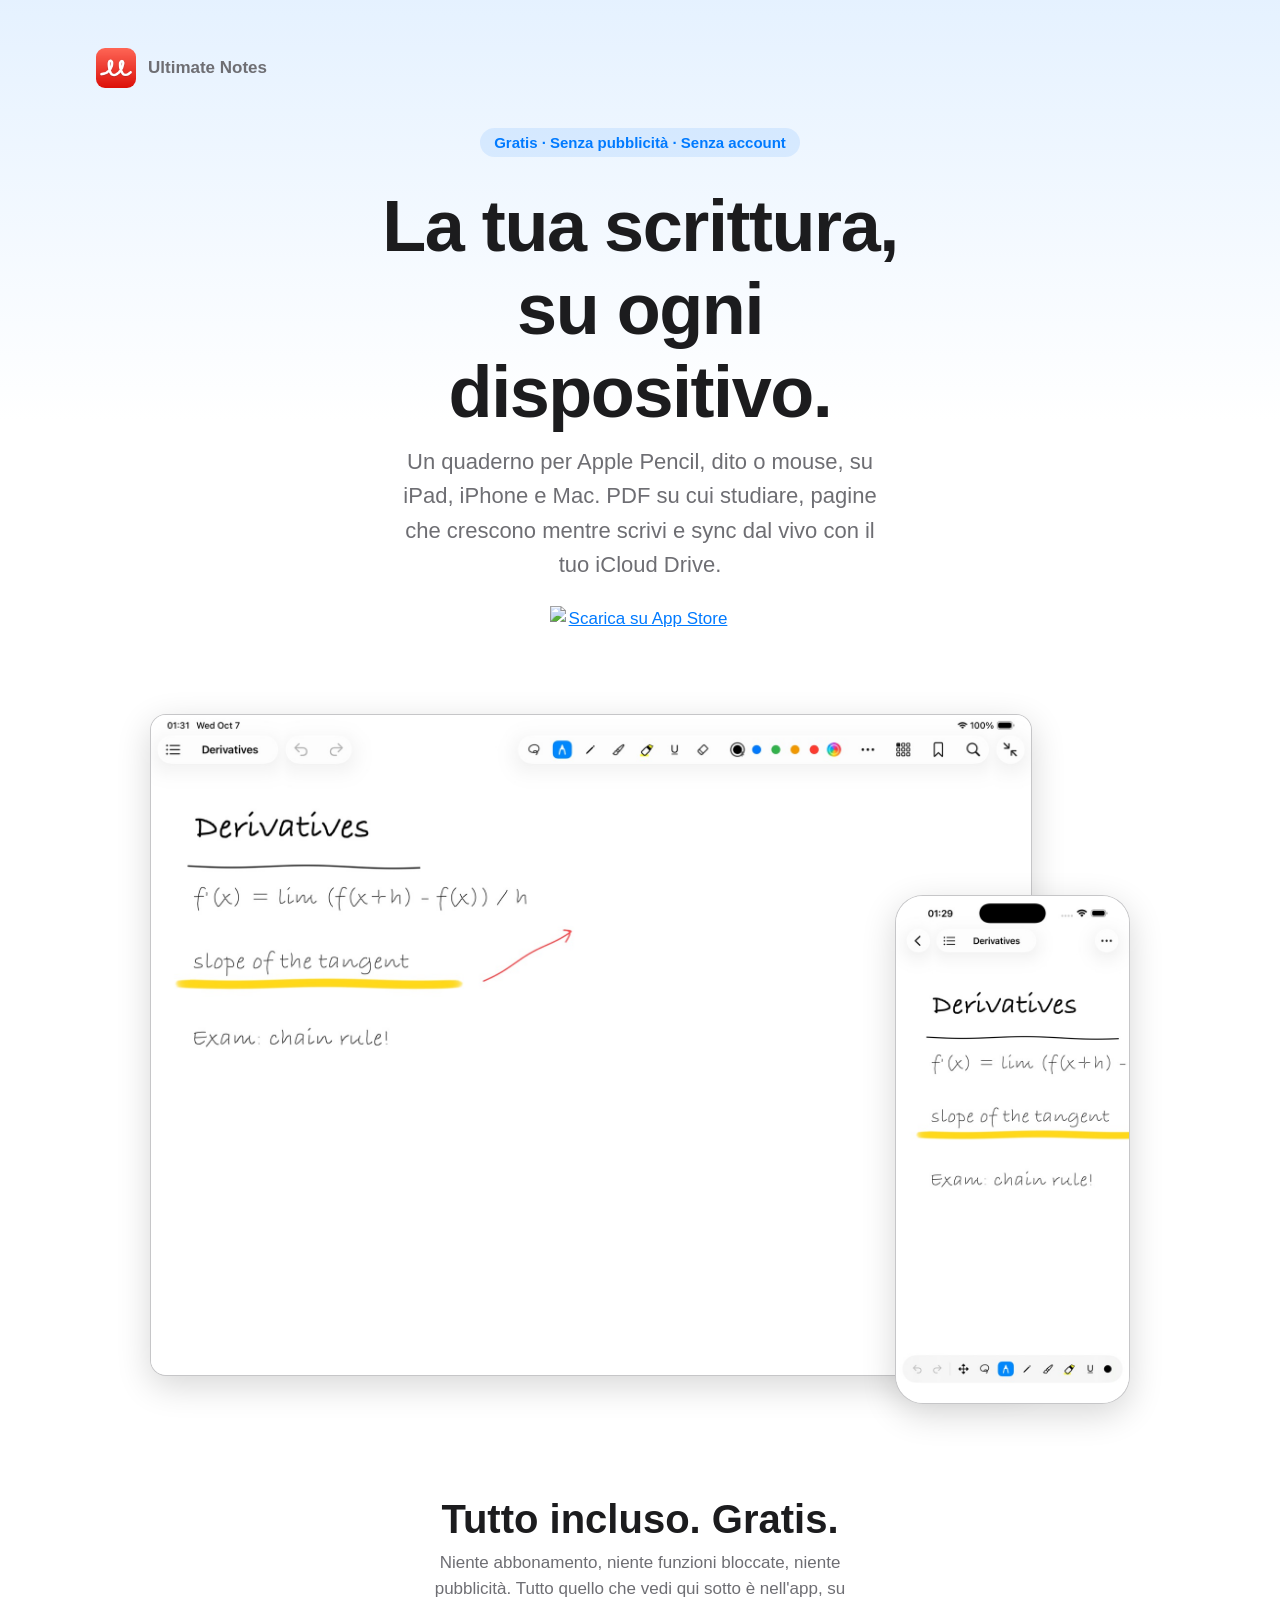
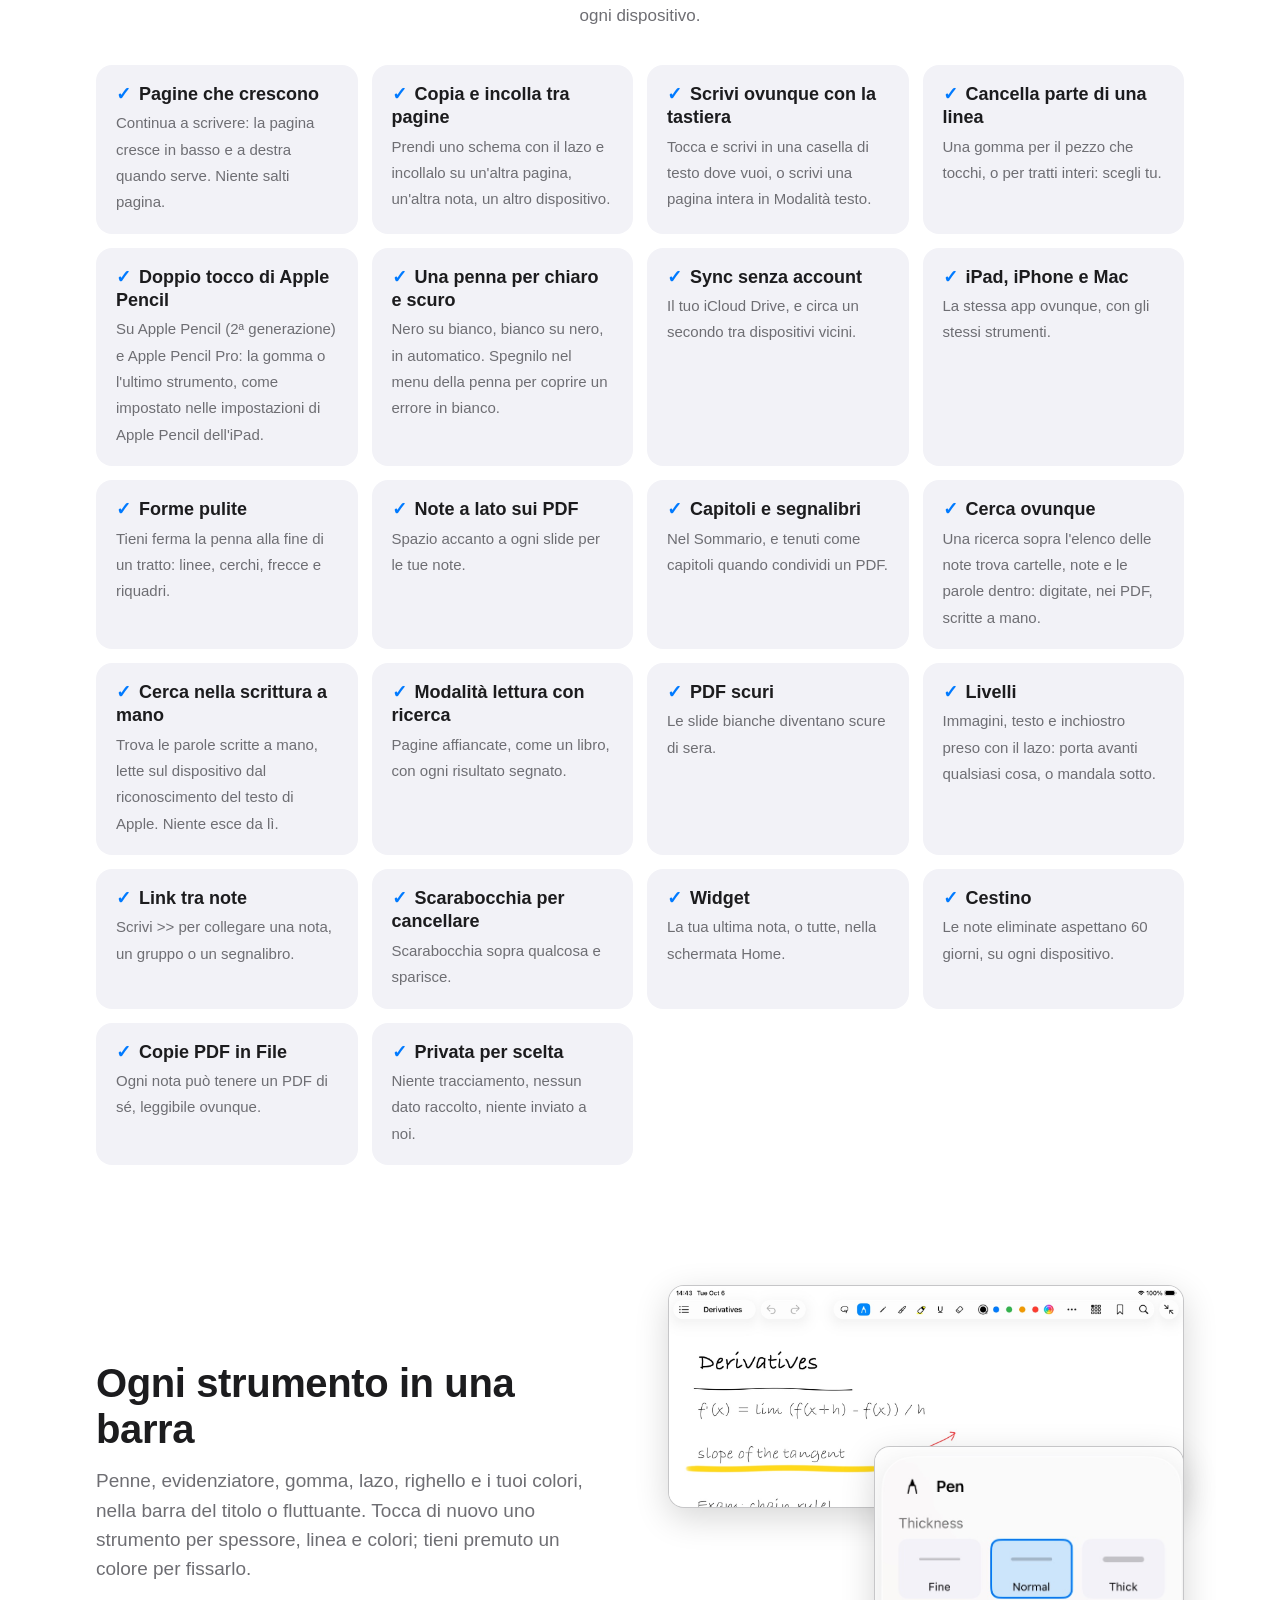
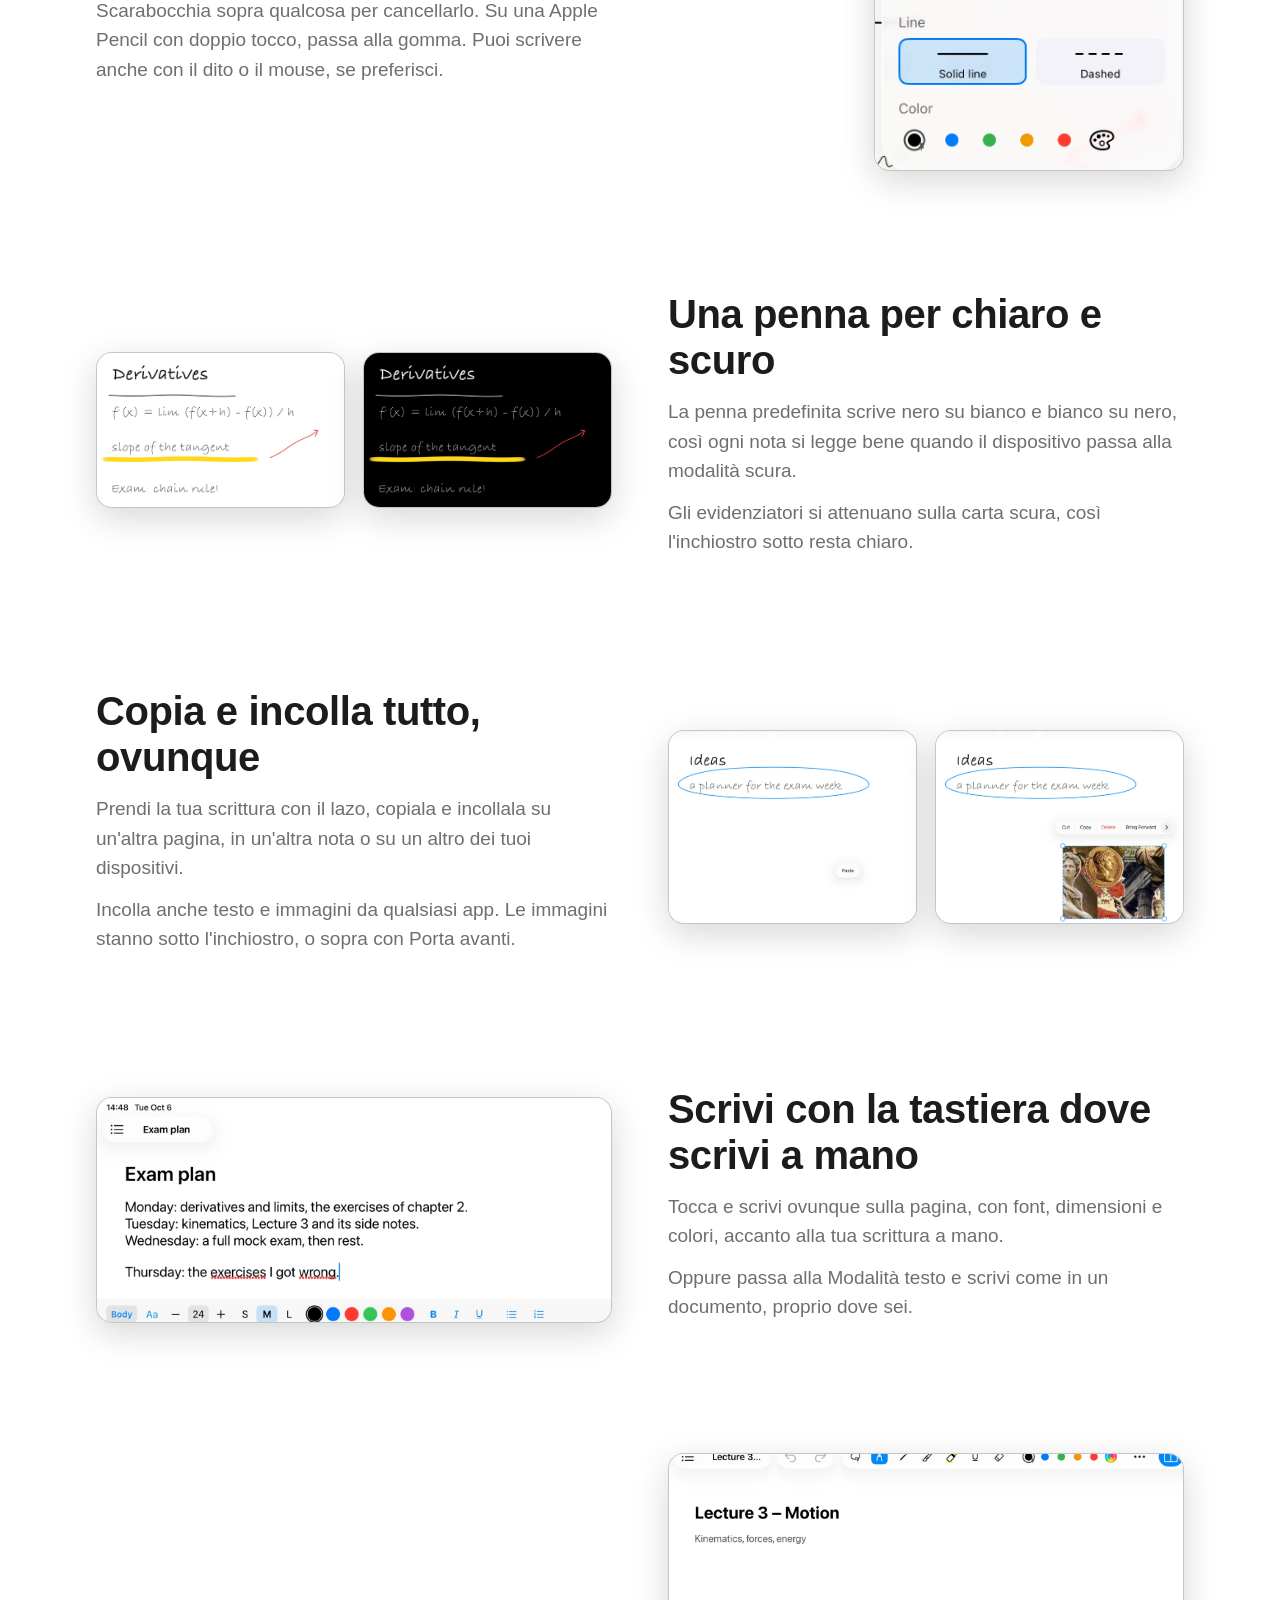
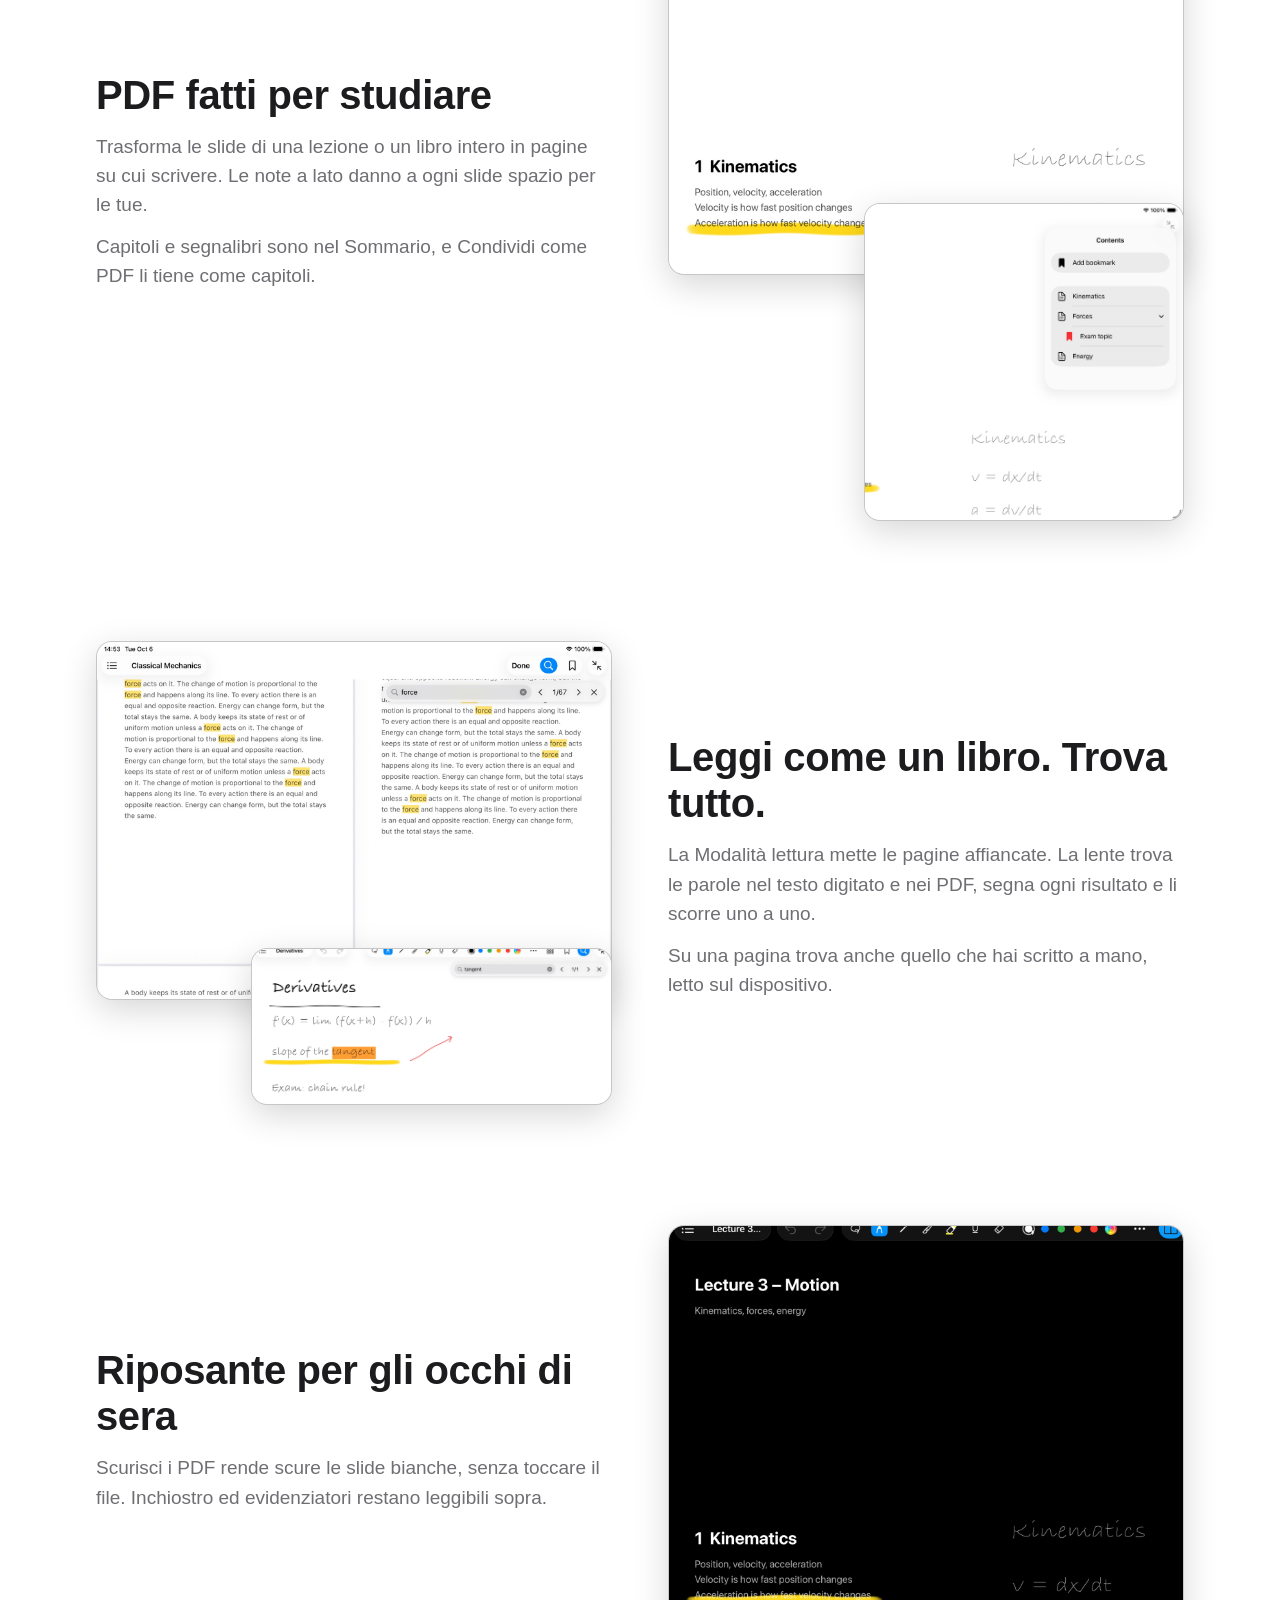
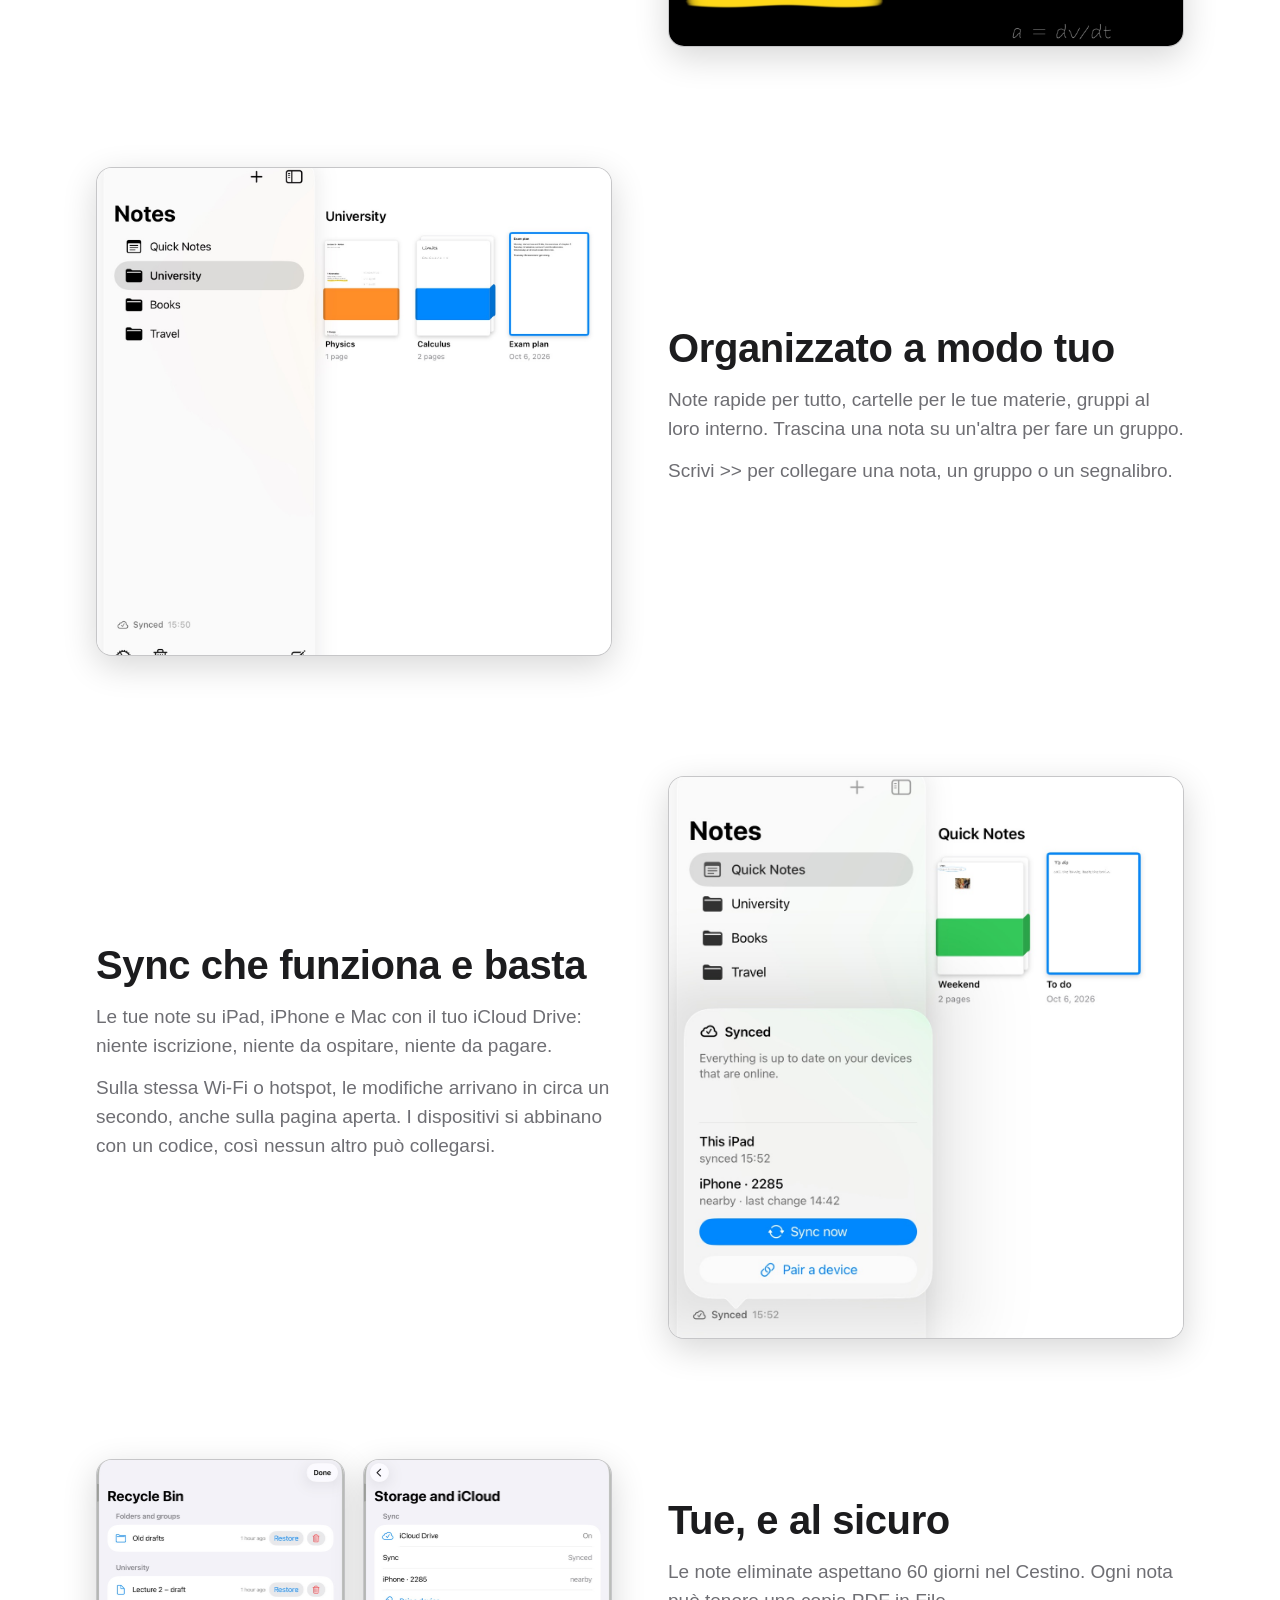
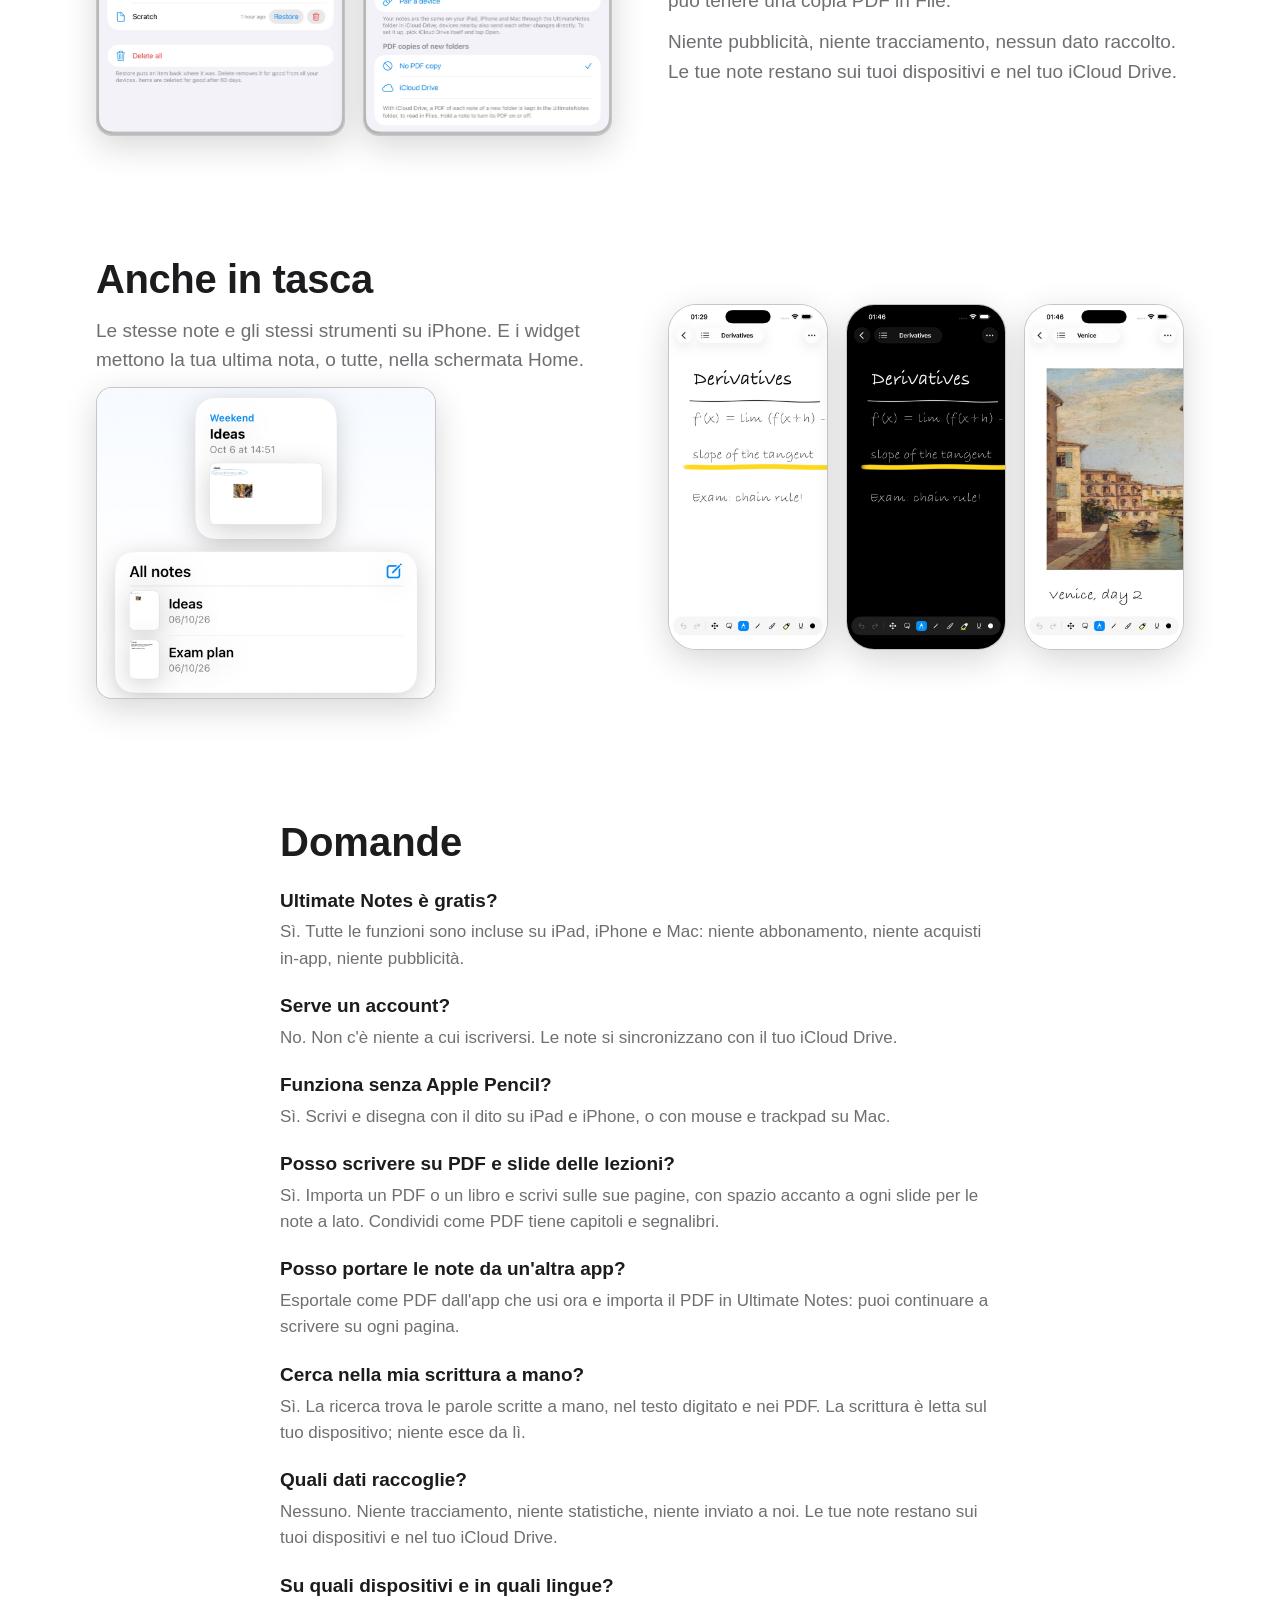
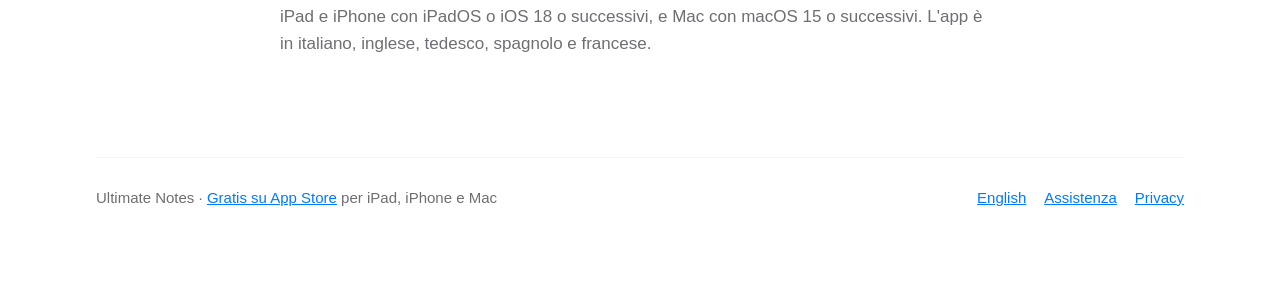
==== it/index.html @ af0a1dcd "App Store link, new icon, FAQ, Italian page, structured data" ====
<!doctype html>
<html lang="it">
<head>
<meta charset="utf-8">
<meta name="viewport" content="width=device-width, initial-scale=1">
<title>Ultimate Notes: appunti scritti a mano gratis per iPad, iPhone e Mac</title>
<meta name="description" content="Appunti scritti a mano su iPad, iPhone e Mac. Cerca nella tua scrittura, PDF su cui studiare, pagine che crescono mentre scrivi, sync dal vivo con il tuo iCloud Drive. Gratis, senza pubblicità, senza account.">
<link rel="canonical" href="https://zxmc1100.github.io/ultimate-notes/it/">
<link rel="alternate" hreflang="en" href="https://zxmc1100.github.io/ultimate-notes/">
<link rel="alternate" hreflang="it" href="https://zxmc1100.github.io/ultimate-notes/it/">
<link rel="alternate" hreflang="x-default" href="https://zxmc1100.github.io/ultimate-notes/">
<meta name="apple-itunes-app" content="app-id=6821194922">
<meta property="og:type" content="website">
<meta property="og:locale" content="it_IT">
<meta property="og:title" content="Ultimate Notes: appunti scritti a mano gratis per iPad, iPhone e Mac">
<meta property="og:description" content="Gratis, senza pubblicità, senza account. PDF su cui studiare, ricerca nella scrittura a mano, sync con il tuo iCloud Drive.">
<meta property="og:image" content="https://zxmc1100.github.io/ultimate-notes/img/hero-ipad.jpg">
<meta property="og:url" content="https://zxmc1100.github.io/ultimate-notes/it/">
<meta name="twitter:card" content="summary_large_image">
<script type="application/ld+json">{"@context": "https://schema.org", "@type": "SoftwareApplication", "name": "Ultimate Notes", "description": "App gratuita per appunti scritti a mano su iPad, iPhone e Mac. Senza pubblicità, senza account, senza abbonamento. PDF su cui studiare, ricerca nella scrittura a mano, sync con il tuo iCloud Drive.", "applicationCategory": "ProductivityApplication", "operatingSystem": "iPadOS 18, iOS 18, macOS 15", "url": "https://zxmc1100.github.io/ultimate-notes/it/", "downloadUrl": "https://apps.apple.com/it/app/id6821194922", "installUrl": "https://apps.apple.com/it/app/id6821194922", "image": "https://zxmc1100.github.io/ultimate-notes/icon.png", "screenshot": "https://zxmc1100.github.io/ultimate-notes/img/hero-ipad.jpg", "inLanguage": ["it", "en", "de", "es", "fr"], "isAccessibleForFree": true, "offers": {"@type": "Offer", "price": "0", "priceCurrency": "EUR"}}</script>
<script type="application/ld+json">{"@context": "https://schema.org", "@type": "FAQPage", "mainEntity": [
{"@type": "Question", "name": "Ultimate Notes è gratis?", "acceptedAnswer": {"@type": "Answer", "text": "Sì. Tutte le funzioni sono incluse su iPad, iPhone e Mac: niente abbonamento, niente acquisti in-app, niente pubblicità."}},
{"@type": "Question", "name": "Serve un account?", "acceptedAnswer": {"@type": "Answer", "text": "No. Non c'è niente a cui iscriversi. Le note si sincronizzano con il tuo iCloud Drive."}},
{"@type": "Question", "name": "Funziona senza Apple Pencil?", "acceptedAnswer": {"@type": "Answer", "text": "Sì. Scrivi e disegna con il dito su iPad e iPhone, o con mouse e trackpad su Mac."}},
{"@type": "Question", "name": "Posso scrivere su PDF e slide delle lezioni?", "acceptedAnswer": {"@type": "Answer", "text": "Sì. Importa un PDF o un libro e scrivi sulle sue pagine, con spazio accanto a ogni slide per le note a lato. Condividi come PDF tiene capitoli e segnalibri."}},
{"@type": "Question", "name": "Posso portare le note da un'altra app?", "acceptedAnswer": {"@type": "Answer", "text": "Esportale come PDF dall'app che usi ora e importa il PDF in Ultimate Notes: puoi continuare a scrivere su ogni pagina."}},
{"@type": "Question", "name": "Cerca nella mia scrittura a mano?", "acceptedAnswer": {"@type": "Answer", "text": "Sì. La ricerca trova le parole scritte a mano, nel testo digitato e nei PDF. La scrittura è letta sul tuo dispositivo; niente esce da lì."}},
{"@type": "Question", "name": "Quali dati raccoglie?", "acceptedAnswer": {"@type": "Answer", "text": "Nessuno. Niente tracciamento, niente statistiche, niente inviato a noi. Le tue note restano sui tuoi dispositivi e nel tuo iCloud Drive."}},
{"@type": "Question", "name": "Su quali dispositivi e in quali lingue?", "acceptedAnswer": {"@type": "Answer", "text": "iPad e iPhone con iPadOS o iOS 18 o successivi, e Mac con macOS 15 o successivi. L'app è in italiano, inglese, tedesco, spagnolo e francese."}}]}</script>
<link rel="stylesheet" href="../style.css">
<link rel="icon" href="../icon.png">
</head>
<body>
<main class="wide">
<a class="brand" href="./"><img src="../icon.png" alt="">Ultimate Notes</a>

<header class="hero">
  <span class="eyebrow">Gratis · Senza pubblicità · Senza account</span>
  <h1>La tua scrittura, su ogni dispositivo.</h1>
  <p class="lead">Un quaderno per Apple Pencil, dito o mouse, su iPad, iPhone e Mac. PDF su cui studiare, pagine che
  crescono mentre scrivi e sync dal vivo con il tuo iCloud Drive.</p>
  <a class="store" href="https://apps.apple.com/it/app/id6821194922"><img src="https://tools.applemarketingtools.com/api/badges/download-on-the-app-store/black/it-it?size=250x83" alt="Scarica su App Store" width="180" height="60"></a>
  <div class="devices">
    <img class="shot" src="../img/hero-ipad.jpg" alt="Una nota scritta a mano sulle derivate su iPad">
    <img class="shot phone" src="../img/hero-phone.jpg" alt="La stessa nota su iPhone">
  </div>
</header>

<section class="included">
  <h2>Tutto incluso. Gratis.</h2>
  <p>Niente abbonamento, niente funzioni bloccate, niente pubblicità. Tutto quello che vedi qui sotto è nell'app, su ogni dispositivo.</p>
  <div class="grid">
    <div><strong>Pagine che crescono</strong><span>Continua a scrivere: la pagina cresce in basso e a destra quando serve. Niente salti pagina.</span></div>
    <div><strong>Copia e incolla tra pagine</strong><span>Prendi uno schema con il lazo e incollalo su un'altra pagina, un'altra nota, un altro dispositivo.</span></div>
    <div><strong>Scrivi ovunque con la tastiera</strong><span>Tocca e scrivi in una casella di testo dove vuoi, o scrivi una pagina intera in Modalità testo.</span></div>
    <div><strong>Cancella parte di una linea</strong><span>Una gomma per il pezzo che tocchi, o per tratti interi: scegli tu.</span></div>
    <div><strong>Doppio tocco di Apple Pencil</strong><span>Su Apple Pencil (2ª generazione) e Apple Pencil Pro: la gomma o l'ultimo strumento, come impostato nelle impostazioni di Apple Pencil dell'iPad.</span></div>
    <div><strong>Una penna per chiaro e scuro</strong><span>Nero su bianco, bianco su nero, in automatico. Spegnilo nel menu della penna per coprire un errore in bianco.</span></div>
    <div><strong>Sync senza account</strong><span>Il tuo iCloud Drive, e circa un secondo tra dispositivi vicini.</span></div>
    <div><strong>iPad, iPhone e Mac</strong><span>La stessa app ovunque, con gli stessi strumenti.</span></div>
    <div><strong>Forme pulite</strong><span>Tieni ferma la penna alla fine di un tratto: linee, cerchi, frecce e riquadri.</span></div>
    <div><strong>Note a lato sui PDF</strong><span>Spazio accanto a ogni slide per le tue note.</span></div>
    <div><strong>Capitoli e segnalibri</strong><span>Nel Sommario, e tenuti come capitoli quando condividi un PDF.</span></div>
    <div><strong>Cerca ovunque</strong><span>Una ricerca sopra l'elenco delle note trova cartelle, note e le parole dentro: digitate, nei PDF, scritte a mano.</span></div>
    <div><strong>Cerca nella scrittura a mano</strong><span>Trova le parole scritte a mano, lette sul dispositivo dal riconoscimento del testo di Apple. Niente esce da lì.</span></div>
    <div><strong>Modalità lettura con ricerca</strong><span>Pagine affiancate, come un libro, con ogni risultato segnato.</span></div>
    <div><strong>PDF scuri</strong><span>Le slide bianche diventano scure di sera.</span></div>
    <div><strong>Livelli</strong><span>Immagini, testo e inchiostro preso con il lazo: porta avanti qualsiasi cosa, o mandala sotto.</span></div>
    <div><strong>Link tra note</strong><span>Scrivi &gt;&gt; per collegare una nota, un gruppo o un segnalibro.</span></div>
    <div><strong>Scarabocchia per cancellare</strong><span>Scarabocchia sopra qualcosa e sparisce.</span></div>
    <div><strong>Widget</strong><span>La tua ultima nota, o tutte, nella schermata Home.</span></div>
    <div><strong>Cestino</strong><span>Le note eliminate aspettano 60 giorni, su ogni dispositivo.</span></div>
    <div><strong>Copie PDF in File</strong><span>Ogni nota può tenere un PDF di sé, leggibile ovunque.</span></div>
    <div><strong>Privata per scelta</strong><span>Niente tracciamento, nessun dato raccolto, niente inviato a noi.</span></div>
  </div>
</section>

<section class="feature">
  <div class="pictures"><img class="shot" src="../img/bar.jpg" alt="La barra delle penne sopra una nota scritta a mano"><img class="shot" src="../img/pen-options.jpg" alt="Spessore, linea e colori della penna" style="max-width:60%;justify-self:end;margin-top:-80px"></div>
  <div>
    <h2>Ogni strumento in una barra</h2>
    <p>Penne, evidenziatore, gomma, lazo, righello e i tuoi colori, nella barra del titolo o fluttuante. Tocca di nuovo uno strumento per spessore, linea e colori; tieni premuto un colore per fissarlo.</p>
    <p>Scarabocchia sopra qualcosa per cancellarlo. Su una Apple Pencil con doppio tocco, passa alla gomma. Puoi scrivere anche con il dito o il mouse, se preferisci.</p>
  </div>
</section>

<section class="feature">
  <div class="pictures two"><img class="shot" src="../img/ink-light.jpg" alt="Una nota in modalità chiara"><img class="shot" src="../img/ink-dark.jpg" alt="La stessa nota in modalità scura"></div>
  <div>
    <h2>Una penna per chiaro e scuro</h2>
    <p>La penna predefinita scrive nero su bianco e bianco su nero, così ogni nota si legge bene quando il dispositivo passa alla modalità scura.</p>
    <p>Gli evidenziatori si attenuano sulla carta scura, così l'inchiostro sotto resta chiaro.</p>
  </div>
</section>

<section class="feature">
  <div class="pictures two"><img class="shot" src="../img/paste.jpg" alt="Il lazo che propone Incolla"><img class="shot" src="../img/forward.jpg" alt="Un'immagine incollata con Porta avanti"></div>
  <div>
    <h2>Copia e incolla tutto, ovunque</h2>
    <p>Prendi la tua scrittura con il lazo, copiala e incollala su un'altra pagina, in un'altra nota o su un altro dei tuoi dispositivi.</p>
    <p>Incolla anche testo e immagini da qualsiasi app. Le immagini stanno sotto l'inchiostro, o sopra con Porta avanti.</p>
  </div>
</section>

<section class="feature">
  <div class="pictures"><img class="shot" src="../img/text.jpg" alt="Modalità testo con font e colori"></div>
  <div>
    <h2>Scrivi con la tastiera dove scrivi a mano</h2>
    <p>Tocca e scrivi ovunque sulla pagina, con font, dimensioni e colori, accanto alla tua scrittura a mano.</p>
    <p>Oppure passa alla Modalità testo e scrivi come in un documento, proprio dove sei.</p>
  </div>
</section>

<section class="feature">
  <div class="pictures"><img class="shot" src="../img/pdf-side.jpg" alt="Un PDF di una lezione con note a lato scritte a mano"><img class="shot" src="../img/pdf-contents.jpg" alt="Il Sommario con capitoli e un segnalibro" style="max-width:62%;justify-self:end;margin-top:-90px"></div>
  <div>
    <h2>PDF fatti per studiare</h2>
    <p>Trasforma le slide di una lezione o un libro intero in pagine su cui scrivere. Le note a lato danno a ogni slide spazio per le tue.</p>
    <p>Capitoli e segnalibri sono nel Sommario, e Condividi come PDF li tiene come capitoli.</p>
  </div>
</section>

<section class="feature">
  <div class="pictures"><img class="shot" src="../img/read-find.jpg" alt="Modalità lettura con le parole trovate segnate"><img class="shot" src="../img/find-handwriting.jpg" alt="Una parola scritta a mano trovata su una pagina" style="max-width:70%;justify-self:end;margin-top:-70px"></div>
  <div>
    <h2>Leggi come un libro. Trova tutto.</h2>
    <p>La Modalità lettura mette le pagine affiancate. La lente trova le parole nel testo digitato e nei PDF, segna ogni risultato e li scorre uno a uno.</p>
    <p>Su una pagina trova anche quello che hai scritto a mano, letto sul dispositivo.</p>
  </div>
</section>

<section class="feature">
  <div class="pictures"><img class="shot" src="../img/pdf-dark.jpg" alt="Un PDF scurito di sera"></div>
  <div>
    <h2>Riposante per gli occhi di sera</h2>
    <p>Scurisci i PDF rende scure le slide bianche, senza toccare il file. Inchiostro ed evidenziatori restano leggibili sopra.</p>
  </div>
</section>

<section class="feature">
  <div class="pictures"><img class="shot" src="../img/organize.jpg" alt="Cartelle e gruppi di note"></div>
  <div>
    <h2>Organizzato a modo tuo</h2>
    <p>Note rapide per tutto, cartelle per le tue materie, gruppi al loro interno. Trascina una nota su un'altra per fare un gruppo.</p>
    <p>Scrivi &gt;&gt; per collegare una nota, un gruppo o un segnalibro.</p>
  </div>
</section>

<section class="feature">
  <div class="pictures"><img class="shot" src="../img/sync.jpg" alt="Il pannello di sync con un iPhone vicino"></div>
  <div>
    <h2>Sync che funziona e basta</h2>
    <p>Le tue note su iPad, iPhone e Mac con il tuo iCloud Drive: niente iscrizione, niente da ospitare, niente da pagare.</p>
    <p>Sulla stessa Wi‑Fi o hotspot, le modifiche arrivano in circa un secondo, anche sulla pagina aperta. I dispositivi si abbinano con un codice, così nessun altro può collegarsi.</p>
  </div>
</section>

<section class="feature">
  <div class="pictures two"><img class="shot" src="../img/bin.jpg" alt="Il Cestino"><img class="shot" src="../img/storage.jpg" alt="Archiviazione e iCloud"></div>
  <div>
    <h2>Tue, e al sicuro</h2>
    <p>Le note eliminate aspettano 60 giorni nel Cestino. Ogni nota può tenere una copia PDF in File.</p>
    <p>Niente pubblicità, niente tracciamento, nessun dato raccolto. Le tue note restano sui tuoi dispositivi e nel tuo iCloud Drive.</p>
  </div>
</section>

<section class="feature">
  <div class="pictures phones"><img class="shot phone" src="../img/hero-phone.jpg" alt="Una nota su iPhone"><img class="shot phone" src="../img/phone-dark.jpg" alt="La stessa nota in modalità scura su iPhone"><img class="shot phone" src="../img/phone-venice.jpg" alt="Una foto con una didascalia scritta a mano su iPhone"></div>
  <div>
    <h2>Anche in tasca</h2>
    <p>Le stesse note e gli stessi strumenti su iPhone. E i widget mettono la tua ultima nota, o tutte, nella schermata Home.</p>
    <img class="shot" src="../img/widgets.jpg" alt="I widget" style="max-width:340px;margin-top:12px">
  </div>
</section>

<section class="faq">
  <h2>Domande</h2>
  <h3>Ultimate Notes è gratis?</h3>
  <p>Sì. Tutte le funzioni sono incluse su iPad, iPhone e Mac: niente abbonamento, niente acquisti in-app, niente pubblicità.</p>
  <h3>Serve un account?</h3>
  <p>No. Non c'è niente a cui iscriversi. Le note si sincronizzano con il tuo iCloud Drive.</p>
  <h3>Funziona senza Apple Pencil?</h3>
  <p>Sì. Scrivi e disegna con il dito su iPad e iPhone, o con mouse e trackpad su Mac.</p>
  <h3>Posso scrivere su PDF e slide delle lezioni?</h3>
  <p>Sì. Importa un PDF o un libro e scrivi sulle sue pagine, con spazio accanto a ogni slide per le note a lato. Condividi come PDF tiene capitoli e segnalibri.</p>
  <h3>Posso portare le note da un'altra app?</h3>
  <p>Esportale come PDF dall'app che usi ora e importa il PDF in Ultimate Notes: puoi continuare a scrivere su ogni pagina.</p>
  <h3>Cerca nella mia scrittura a mano?</h3>
  <p>Sì. La ricerca trova le parole scritte a mano, nel testo digitato e nei PDF. La scrittura è letta sul tuo dispositivo; niente esce da lì.</p>
  <h3>Quali dati raccoglie?</h3>
  <p>Nessuno. Niente tracciamento, niente statistiche, niente inviato a noi. Le tue note restano sui tuoi dispositivi e nel tuo iCloud Drive.</p>
  <h3>Su quali dispositivi e in quali lingue?</h3>
  <p>iPad e iPhone con iPadOS o iOS 18 o successivi, e Mac con macOS 15 o successivi. L'app è in italiano, inglese, tedesco, spagnolo e francese.</p>
</section>

<footer>
  <span>Ultimate Notes · <a href="https://apps.apple.com/it/app/id6821194922">Gratis su App Store</a> per iPad, iPhone e Mac</span>
  <nav>
    <a href="../">English</a>
    <a href="../support.html#it">Assistenza</a>
    <a href="../privacy.html#it">Privacy</a>
  </nav>
</footer>
</main>
</body>
</html>
---- style.css ----
/* The app's look: its blue, a soft wash at the top, rounded bold titles. */
:root { --accent: #007aff; --text: #1c1c1e; --secondary: #6e6e73; --bg: #ffffff; --card: #f2f2f7; --wash: rgba(0, 122, 255, 0.10); }
@media (prefers-color-scheme: dark) {
  :root { --accent: #0a84ff; --text: #f2f2f7; --secondary: #a1a1a6; --bg: #000000; --card: #1c1c1e; --wash: rgba(10, 132, 255, 0.16); }
}
* { box-sizing: border-box; }
body { margin: 0; color: var(--text); background: linear-gradient(var(--wash), var(--bg) 420px) no-repeat, var(--bg);
  font: 17px/1.55 -apple-system, BlinkMacSystemFont, "Segoe UI", Roboto, sans-serif; }
main { max-width: 720px; margin: 0 auto; padding: 48px 16px 80px; }
.brand { display: flex; align-items: center; gap: 12px; color: var(--secondary); font: 600 17px ui-rounded, -apple-system, sans-serif; text-decoration: none; }
.brand img { width: 40px; height: 40px; border-radius: 9px; }
h1, h2 { font-family: ui-rounded, -apple-system, BlinkMacSystemFont, sans-serif; font-weight: 700; line-height: 1.15; }
h1 { font-size: 40px; margin: 28px 0 8px; }
h2 { font-size: 24px; margin: 36px 0 8px; }
p, li { color: var(--text); }
.lead, .date { color: var(--secondary); }
a { color: var(--accent); }
nav { display: flex; gap: 18px; flex-wrap: wrap; margin-top: 20px; }
.card { background: var(--card); border-radius: 16px; padding: 4px 20px; margin: 16px 0; }
hr { border: 0; border-top: 1px solid var(--card); margin: 48px 0; }

/* The front page: a wide layout, the app's screens rounded and lifted as in its tutorial. */
.wide { max-width: 1120px; }
.hero { text-align: center; padding-top: 8px; }
.hero h1 { font-size: clamp(40px, 7vw, 72px); letter-spacing: -0.02em; margin: 28px auto 12px; max-width: 14ch; }
.hero .lead { font-size: clamp(18px, 2.2vw, 22px); max-width: 40ch; margin: 0 auto; }
.eyebrow { display: inline-block; color: var(--accent); background: var(--wash); border-radius: 999px; padding: 6px 14px;
  font: 600 15px ui-rounded, -apple-system, sans-serif; margin-top: 32px; }
.soon { display: inline-block; margin-top: 24px; background: var(--text); color: var(--bg); border-radius: 14px; padding: 12px 22px;
  font: 600 17px ui-rounded, -apple-system, sans-serif; }
.devices { position: relative; margin: 48px auto 0; max-width: 980px; padding-right: 9%; }
.devices .phone { position: absolute; right: 0; bottom: -28px; width: 24%; }
.shot { display: block; width: 100%; height: auto; border-radius: 16px; border: 0.5px solid rgba(60, 60, 67, 0.29);
  box-shadow: 0 10px 34px rgba(0, 0, 0, 0.16); background: #fff; }
.shot.phone { border-radius: 28px; }
section.feature { display: grid; grid-template-columns: 1fr 1fr; gap: 56px; align-items: center; margin: 120px 0; }
section.feature:nth-of-type(even) .pictures { order: 2; }
section.feature h2 { font-size: clamp(30px, 4vw, 40px); margin: 0 0 14px; letter-spacing: -0.01em; }
section.feature p { color: var(--secondary); font-size: 19px; margin: 0 0 12px; }
.pictures { display: grid; gap: 18px; }
.pictures.two { grid-template-columns: 1fr 1fr; align-items: start; }
.pictures.phones { grid-template-columns: repeat(3, 1fr); }
.included { margin: 120px 0 40px; }
.included h2 { text-align: center; font-size: clamp(30px, 4vw, 40px); margin-bottom: 8px; }
.included > p { text-align: center; color: var(--secondary); margin: 0 auto 36px; max-width: 46ch; }
.grid { display: grid; grid-template-columns: repeat(auto-fill, minmax(240px, 1fr)); gap: 14px; }
.grid div { background: var(--card); border-radius: 16px; padding: 18px 20px; }
.grid strong { display: block; font: 700 18px/1.3 ui-rounded, -apple-system, sans-serif; margin-bottom: 4px; }
.grid strong::before { content: "✓"; color: var(--accent); margin-right: 8px; }
.grid span { color: var(--secondary); font-size: 15px; }
footer { border-top: 1px solid var(--card); margin-top: 100px; padding-top: 28px; color: var(--secondary); font-size: 15px;
  display: flex; flex-wrap: wrap; gap: 20px; justify-content: space-between; }
footer nav { margin: 0; }
@media (max-width: 820px) {
  section.feature { grid-template-columns: 1fr; gap: 28px; margin: 80px 0; }
  section.feature:nth-of-type(even) .pictures { order: 0; }
  .devices { padding-right: 14%; }
  .devices .phone { width: 30%; }
}
.store { display: inline-block; margin-top: 24px; }
.store img { display: block; width: 180px; height: 60px; }
.faq { max-width: 720px; margin: 120px auto 0; }
.faq h2 { font-size: clamp(30px, 4vw, 40px); margin-bottom: 24px; }
.faq h3 { font: 700 19px/1.3 ui-rounded, -apple-system, sans-serif; margin: 22px 0 6px; }
.faq p { color: var(--secondary); margin: 0; }
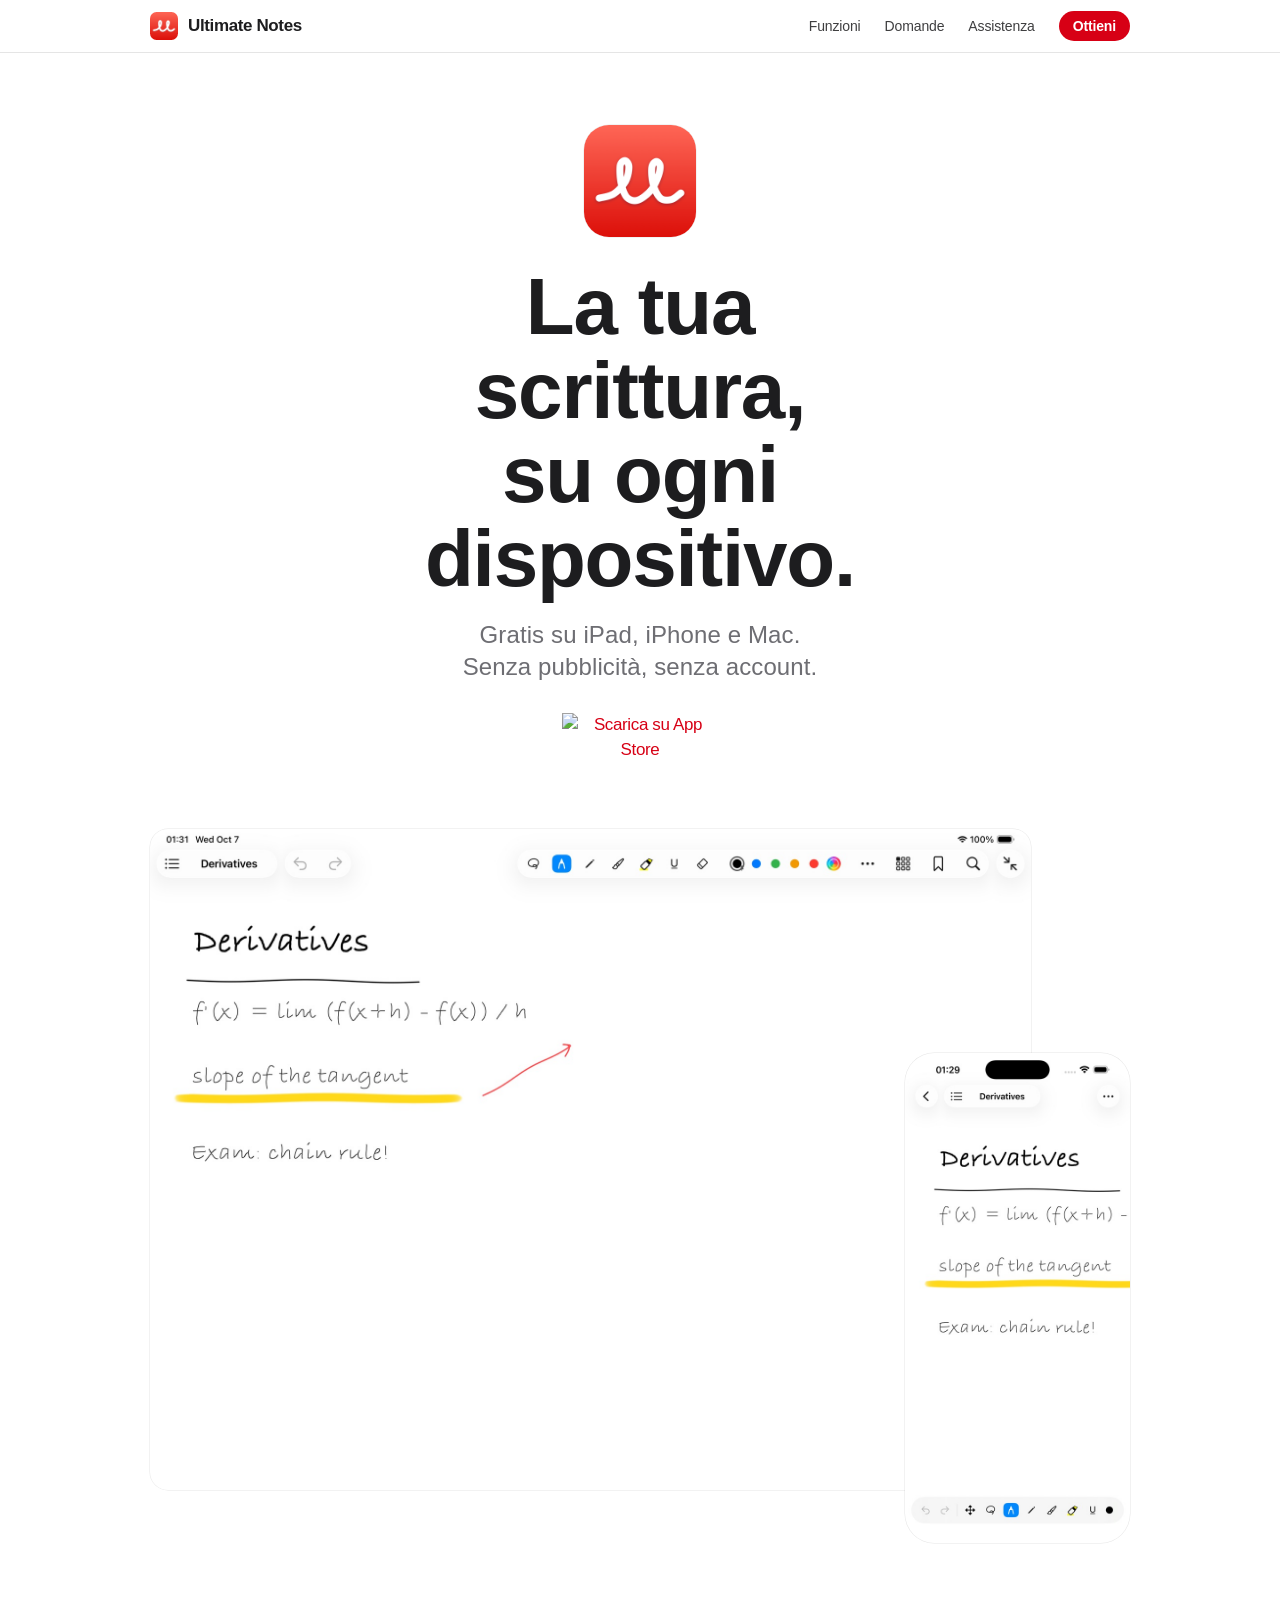
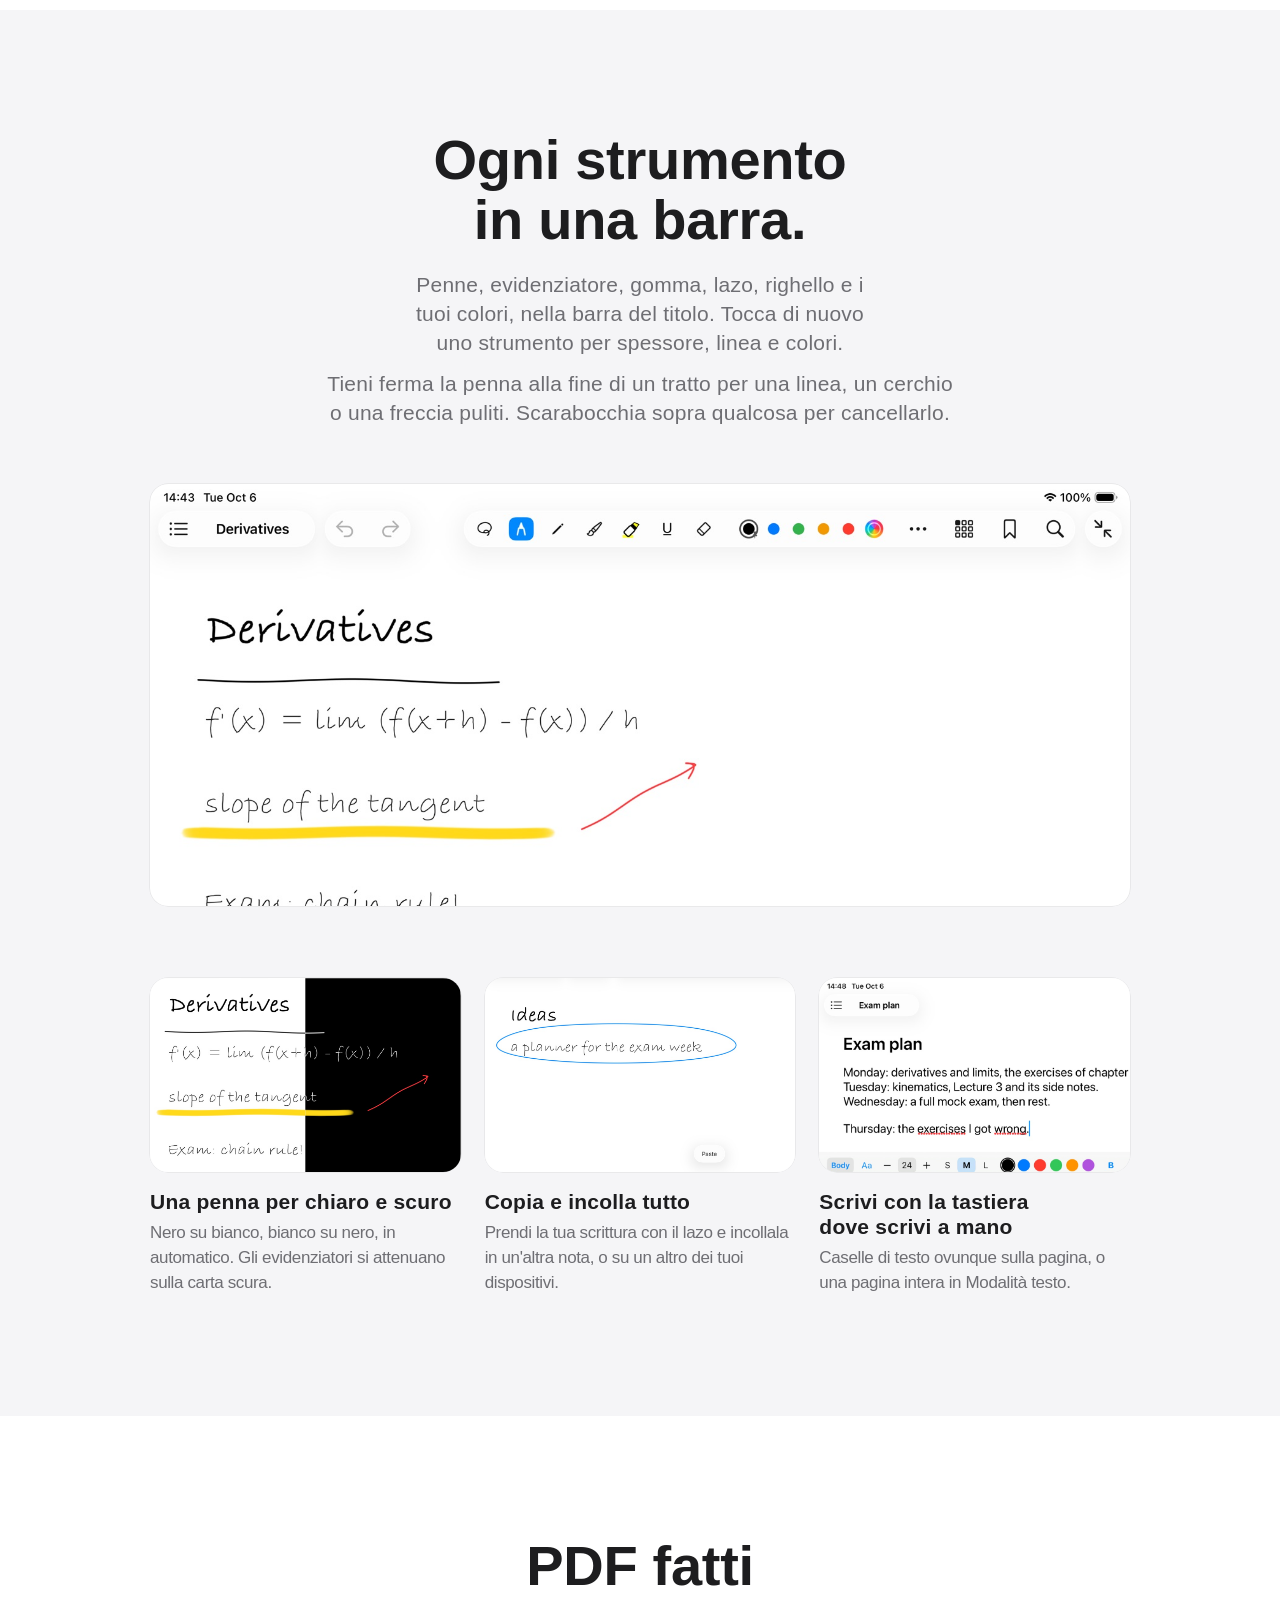
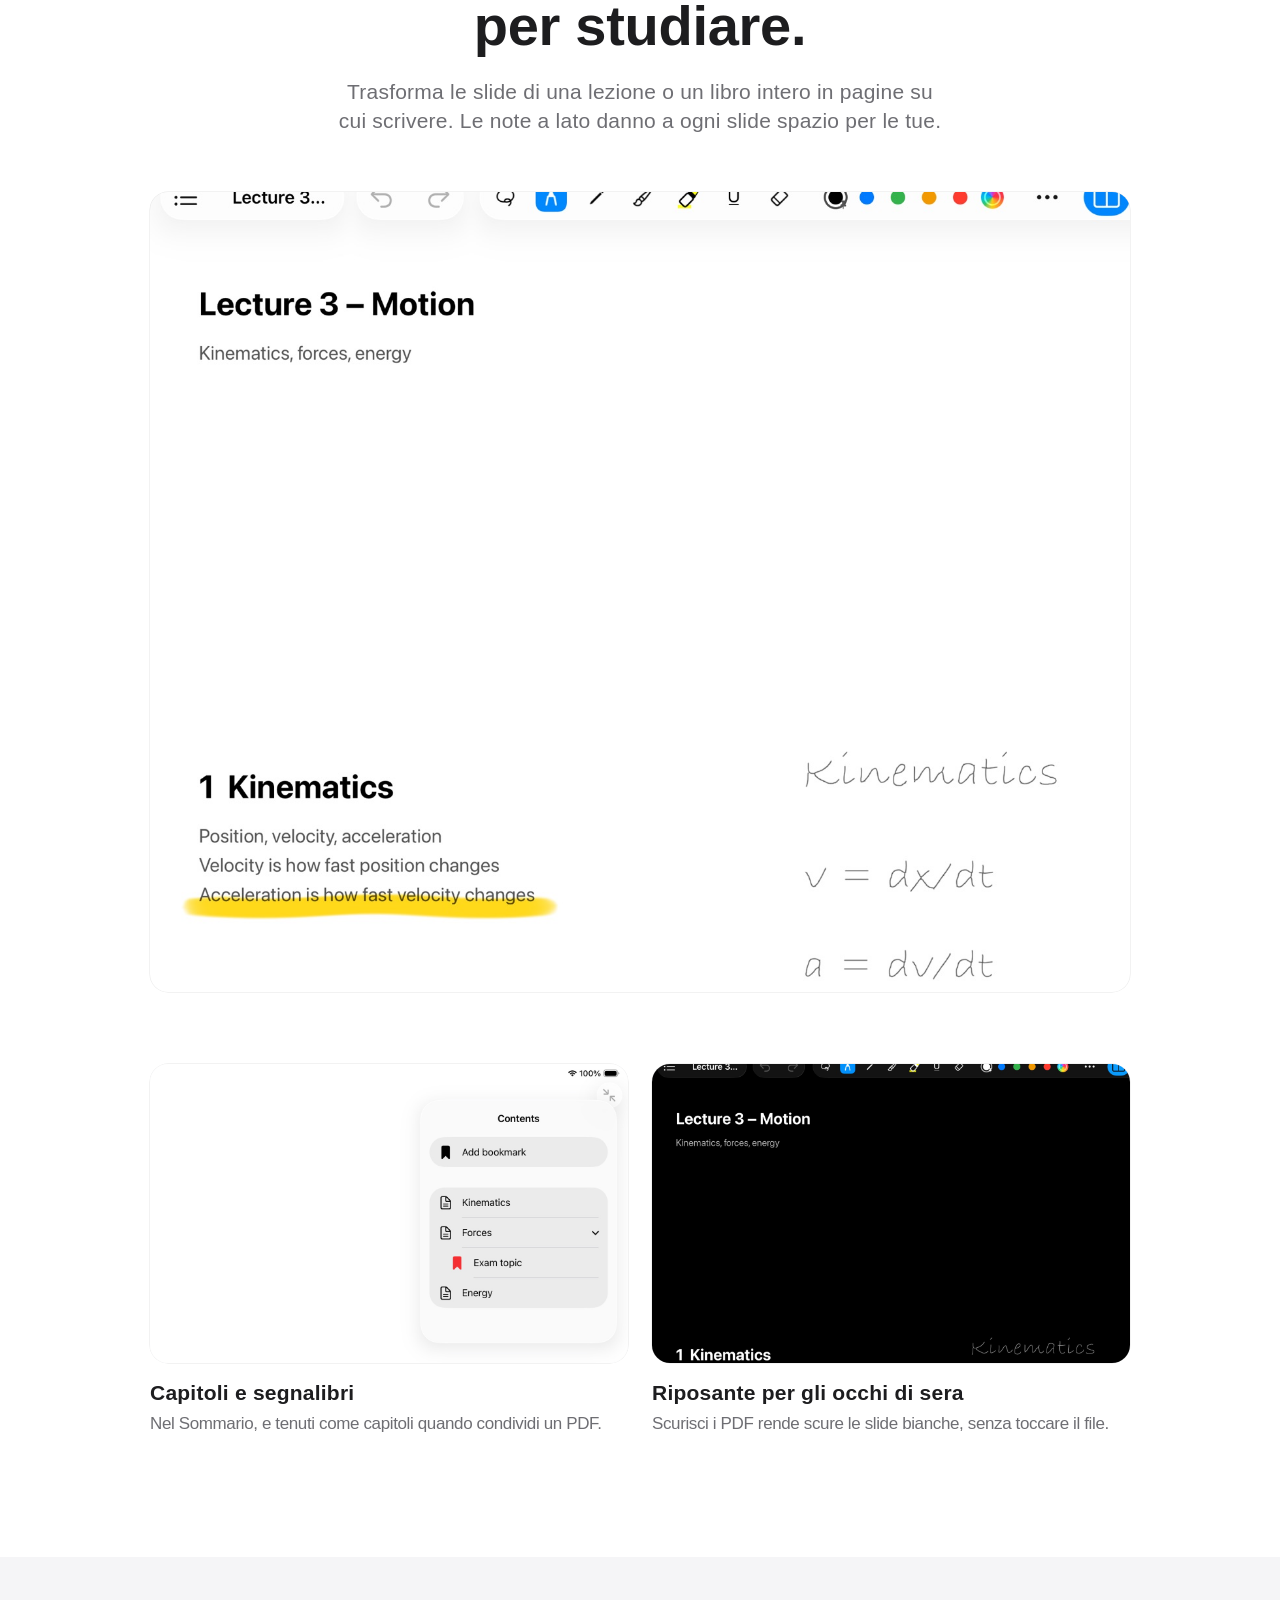
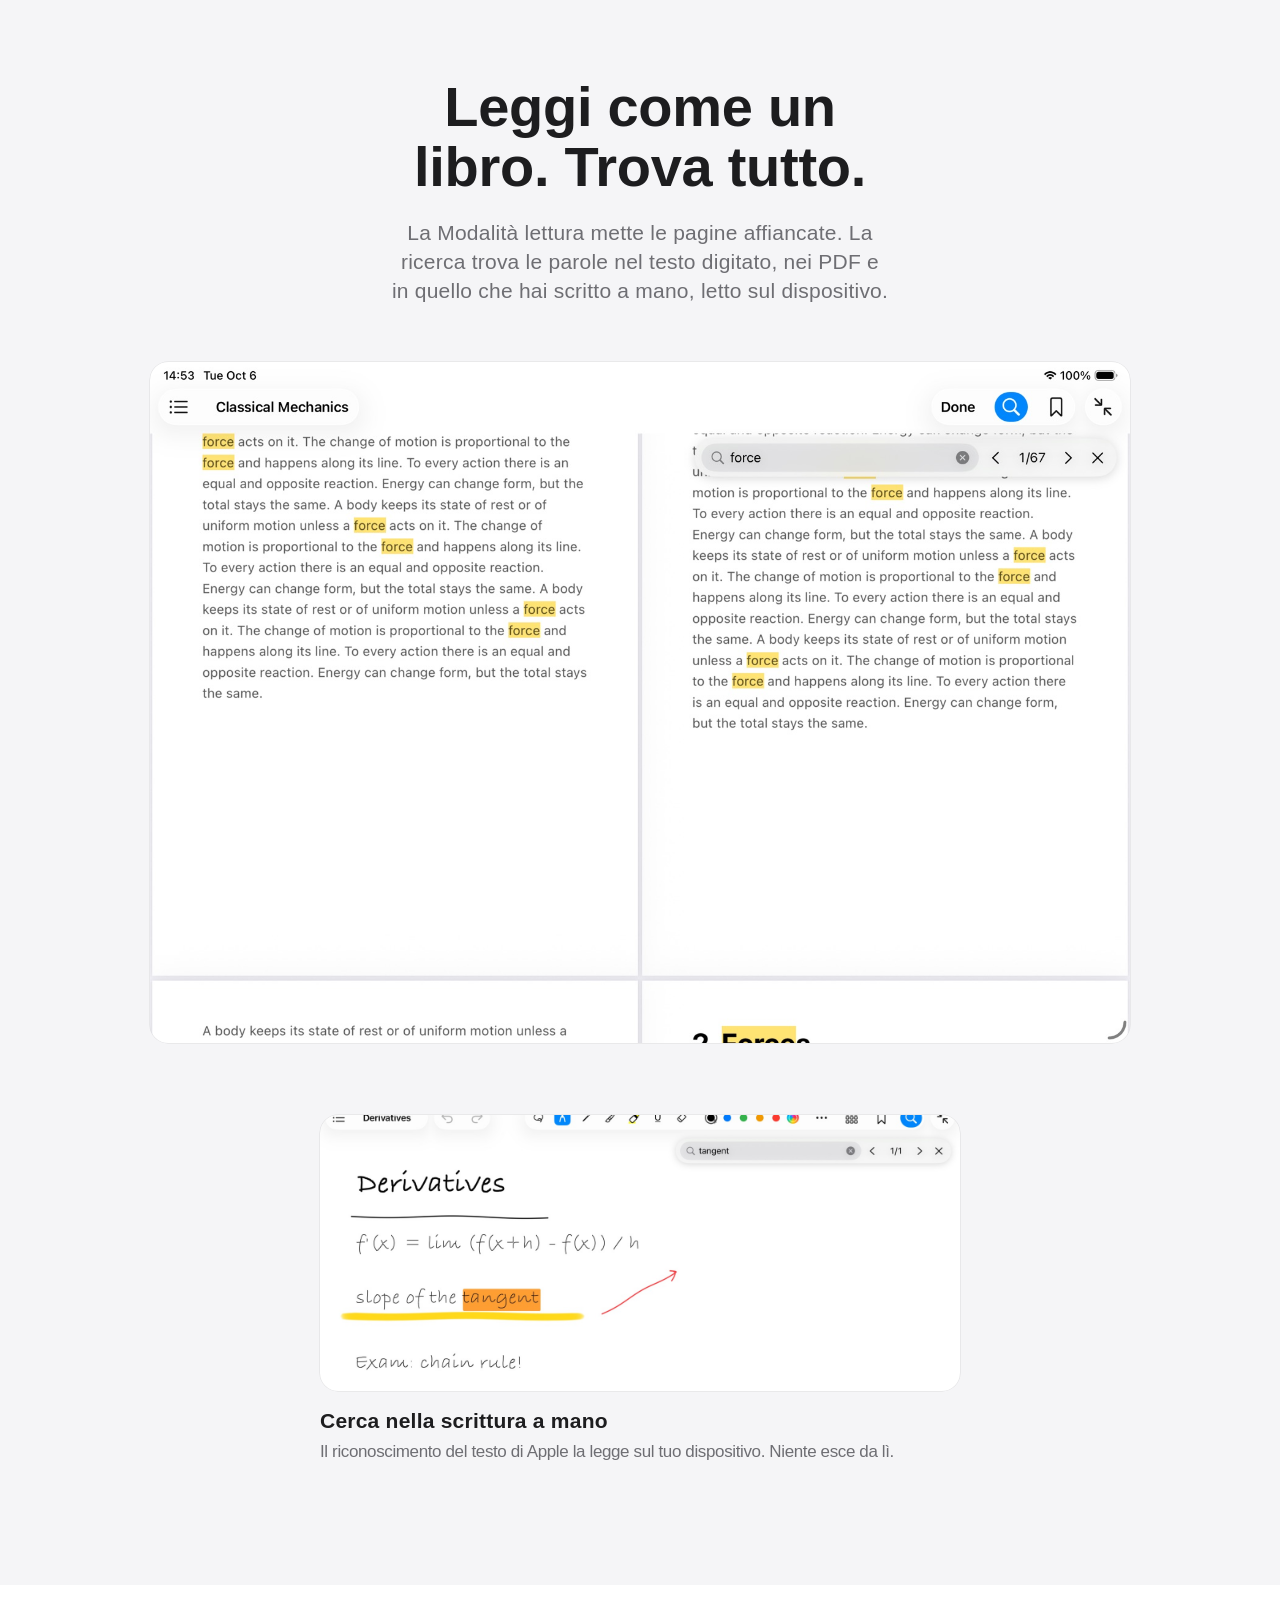
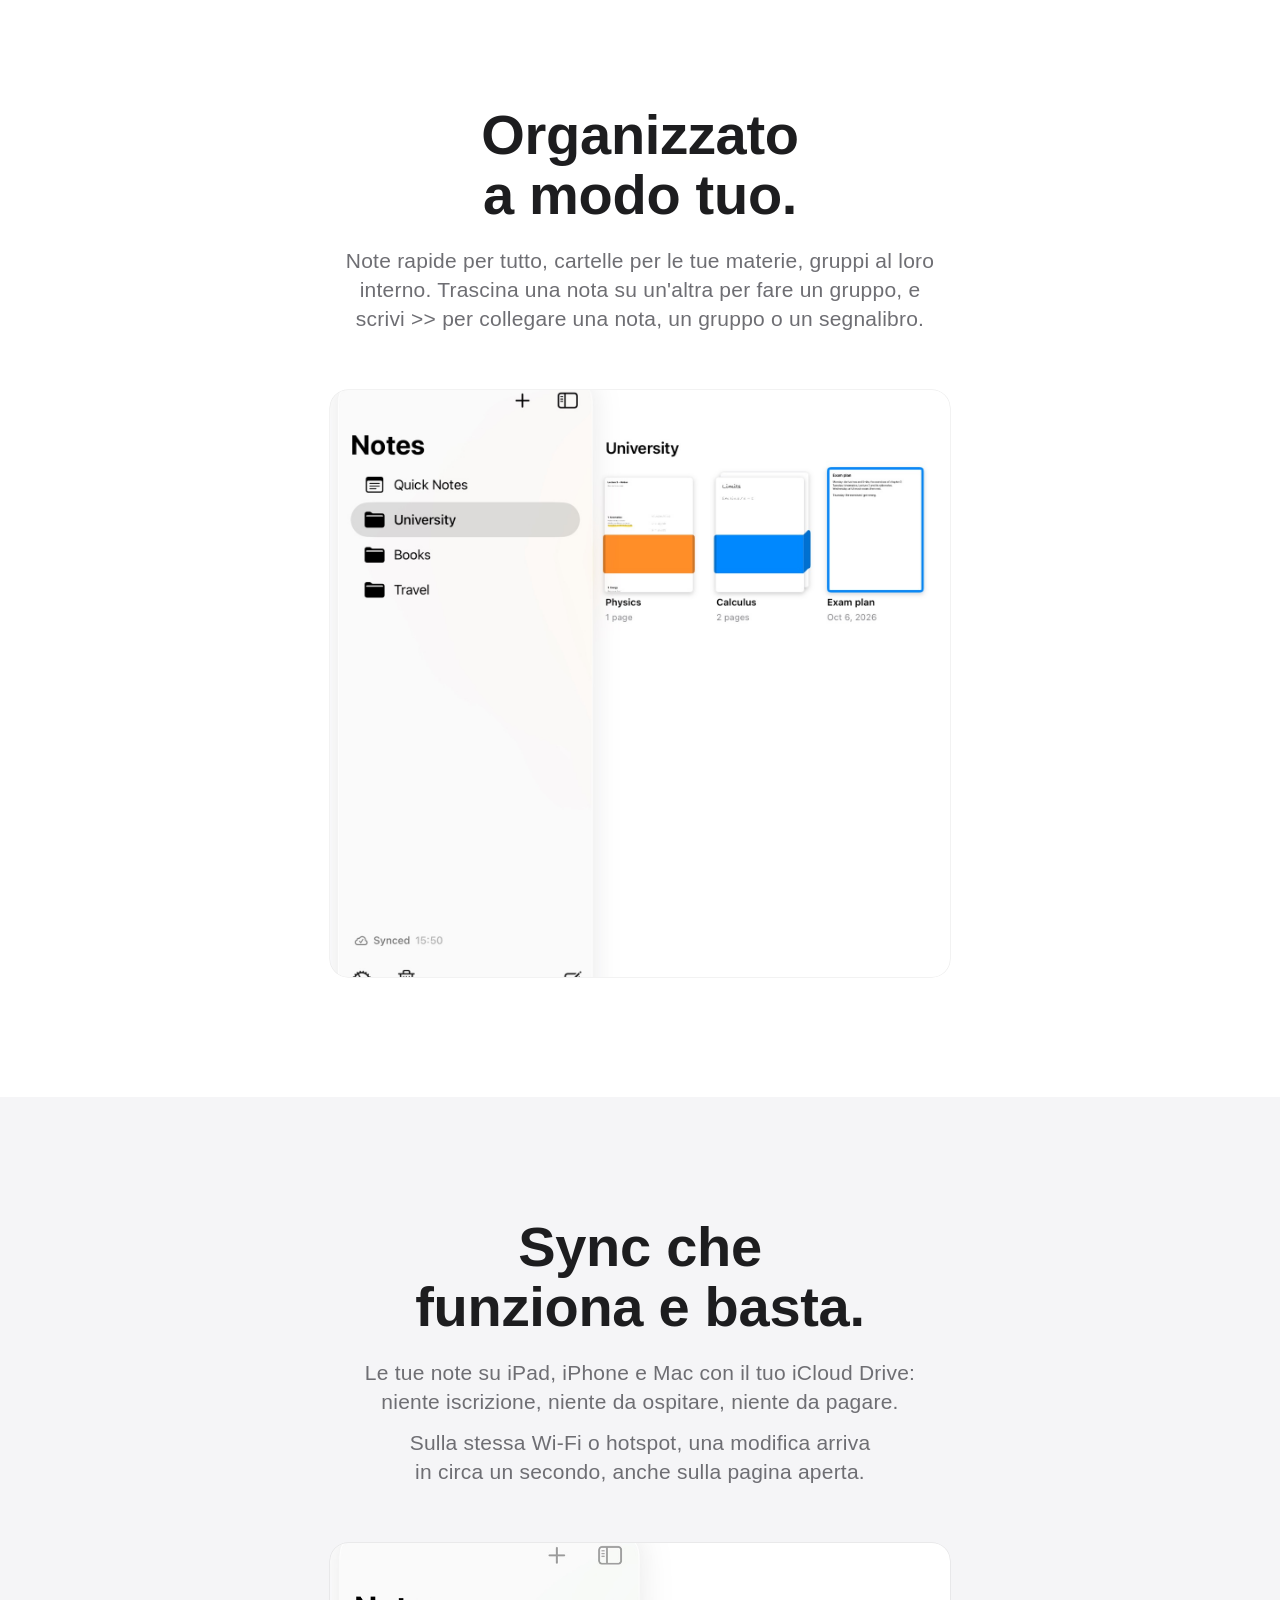
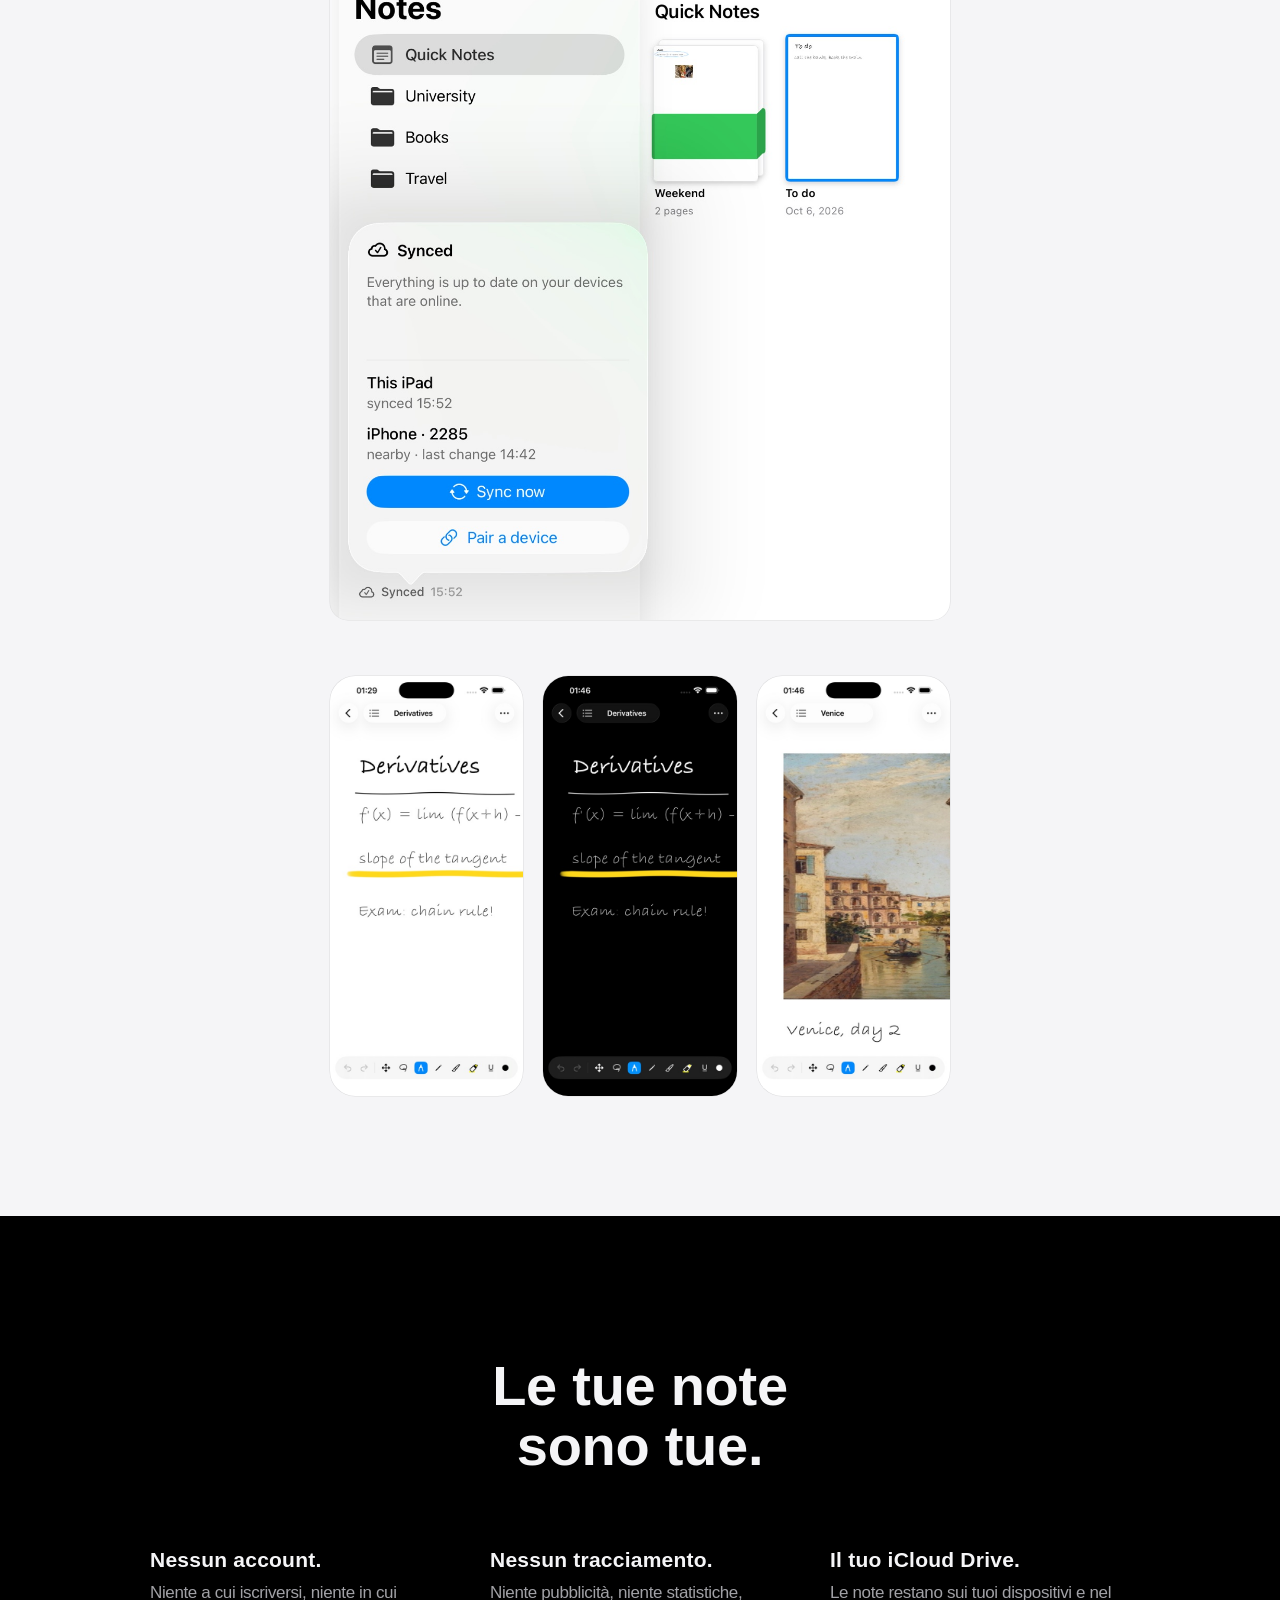
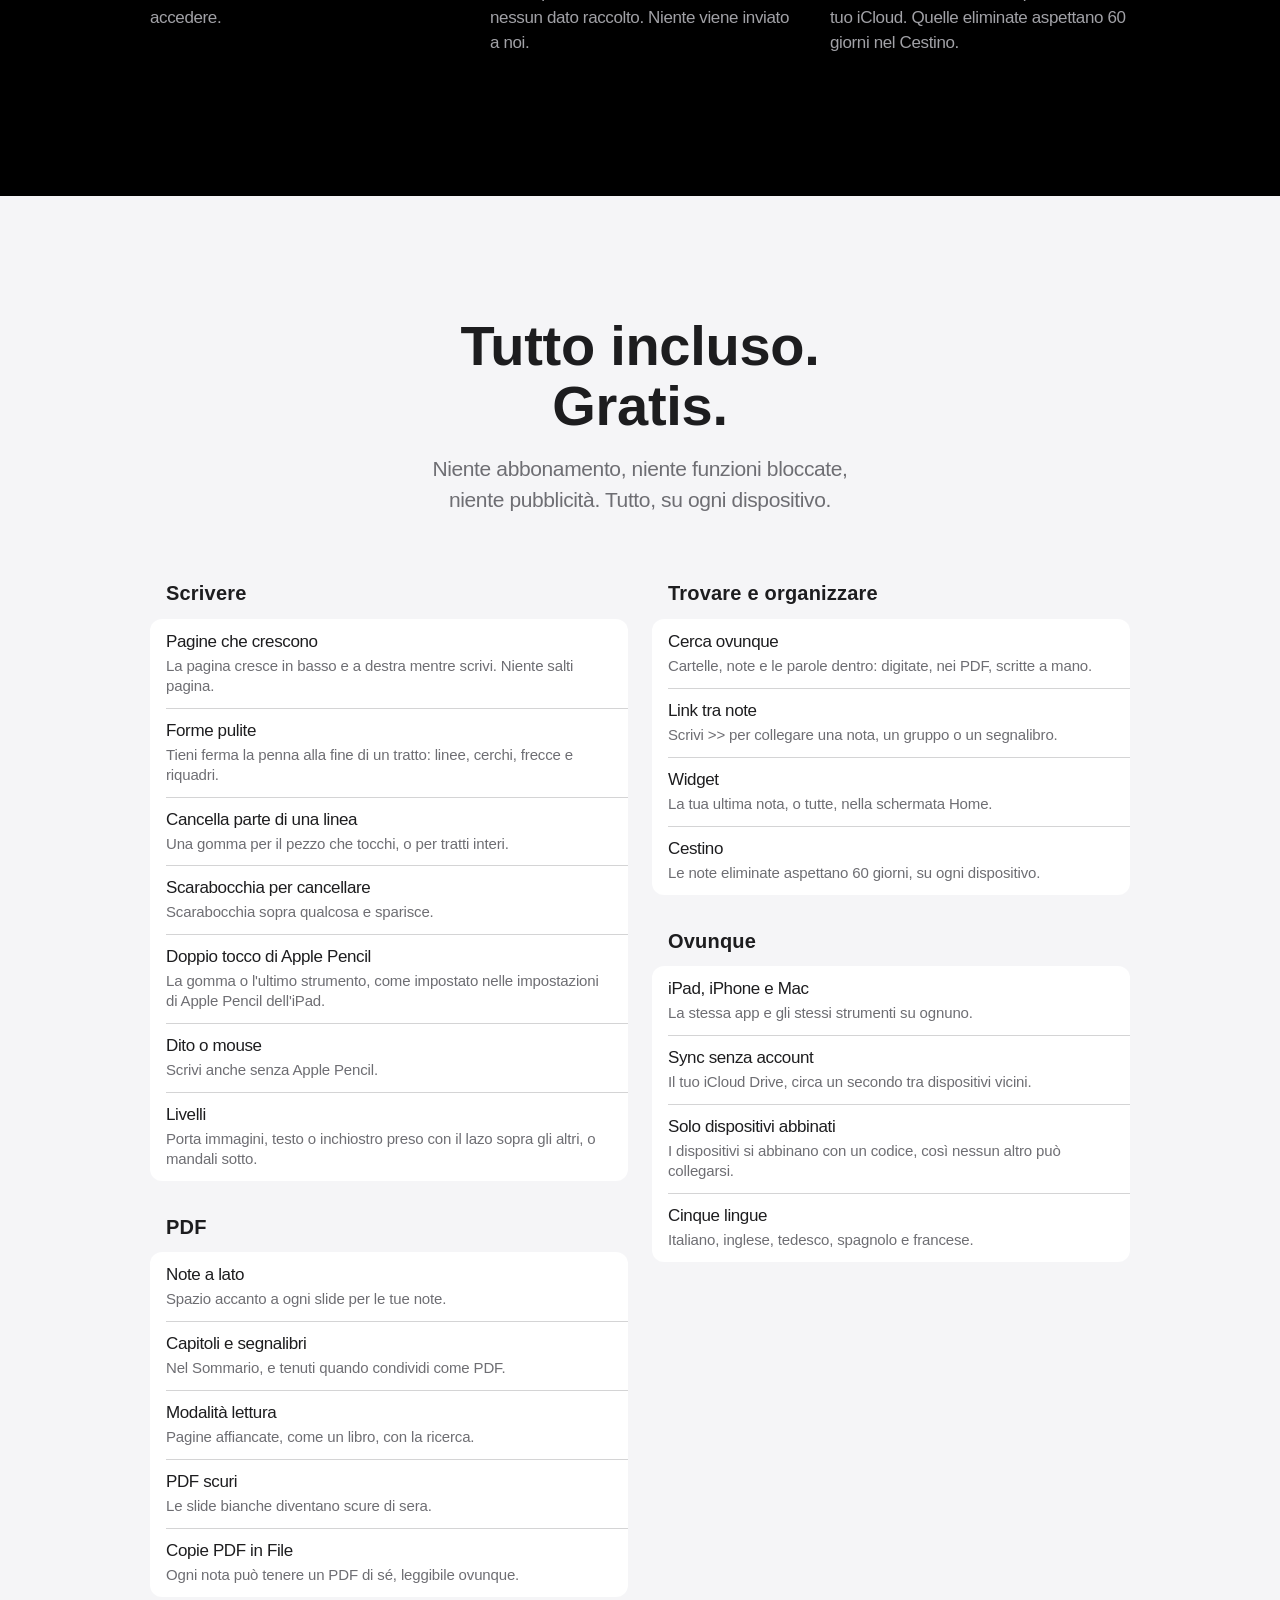
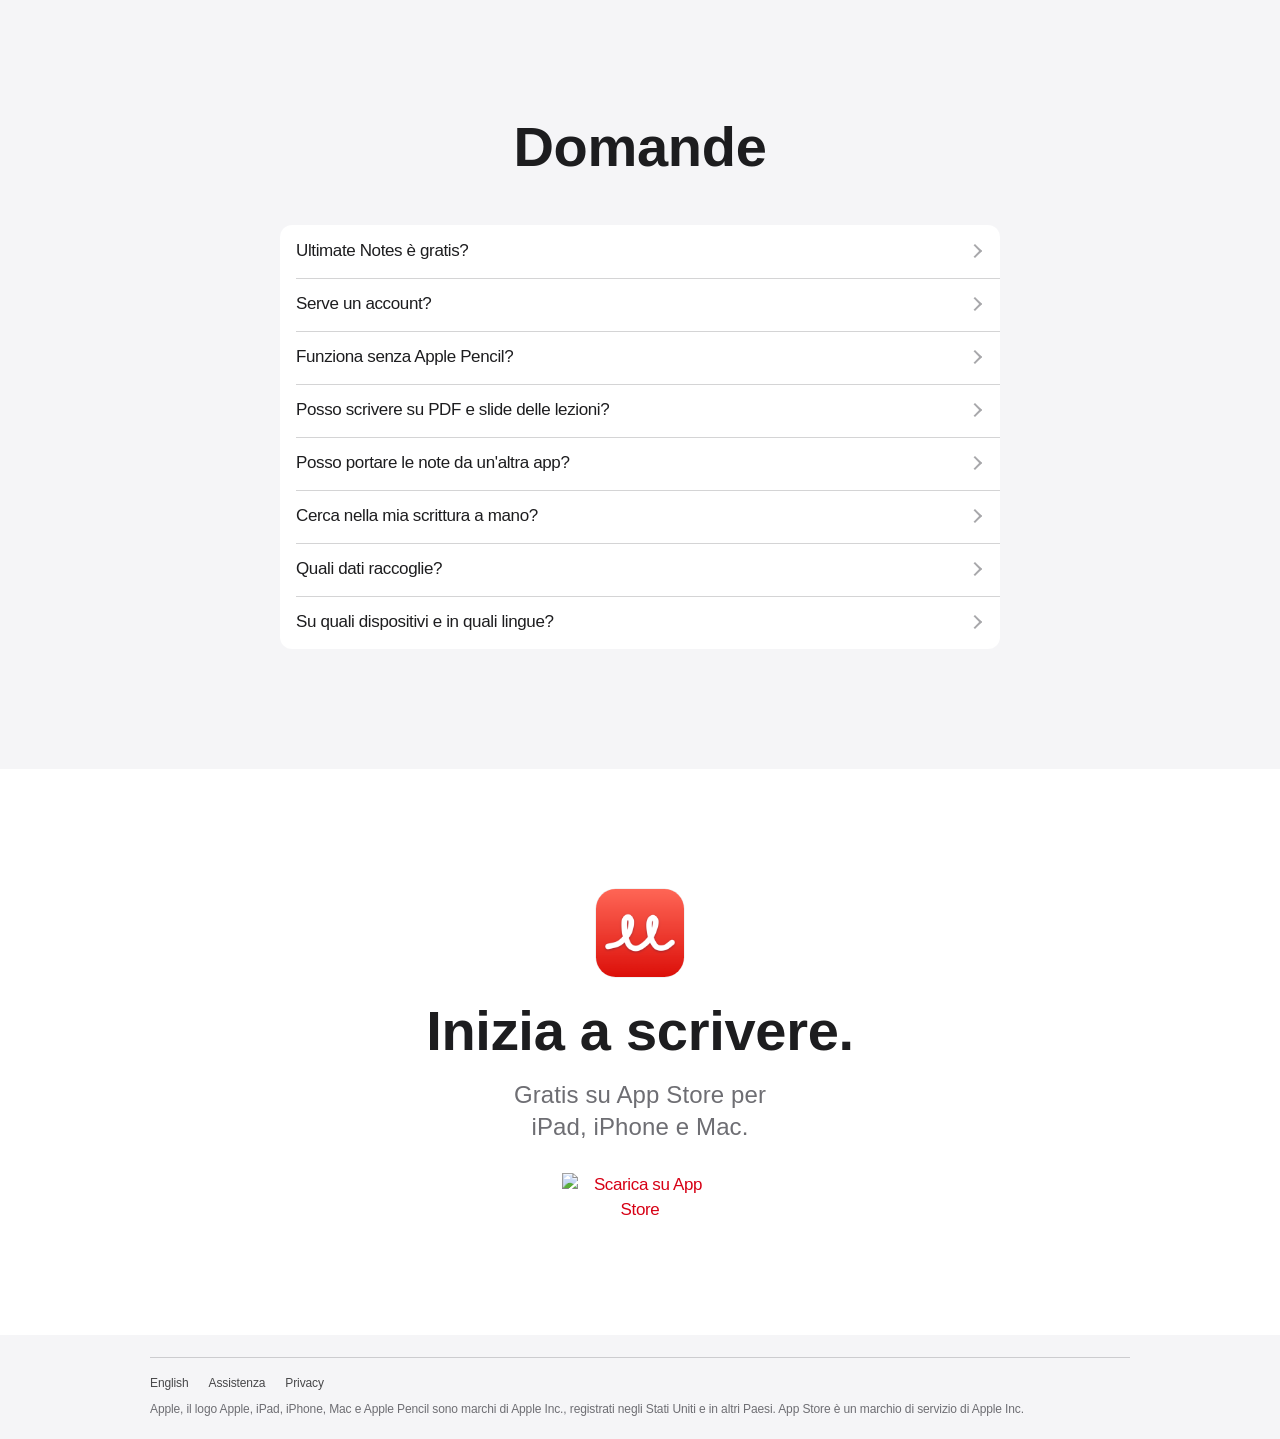
==== commit a48cecae: "Redesign in the app's look: SF Pro, Apple grays, the app's red, Settings-style lists" ====
--- a/it/index.html
+++ b/it/index.html
@@ -10,197 +10,125 @@
 <link rel="alternate" hreflang="it" href="https://zxmc1100.github.io/ultimate-notes/it/">
 <link rel="alternate" hreflang="x-default" href="https://zxmc1100.github.io/ultimate-notes/">
 <meta name="apple-itunes-app" content="app-id=6821194922">
+<meta name="theme-color" content="#ffffff" media="(prefers-color-scheme: light)">
+<meta name="theme-color" content="#000000" media="(prefers-color-scheme: dark)">
 <meta property="og:type" content="website">
-<meta property="og:locale" content="it_IT">
+<meta property="og:site_name" content="Ultimate Notes">
 <meta property="og:title" content="Ultimate Notes: appunti scritti a mano gratis per iPad, iPhone e Mac">
 <meta property="og:description" content="Gratis, senza pubblicità, senza account. PDF su cui studiare, ricerca nella scrittura a mano, sync con il tuo iCloud Drive.">
-<meta property="og:image" content="https://zxmc1100.github.io/ultimate-notes/img/hero-ipad.jpg">
+<meta property="og:image" content="https://zxmc1100.github.io/ultimate-notes/img/share-it.png">
+<meta property="og:image:width" content="1200">
+<meta property="og:image:height" content="630">
 <meta property="og:url" content="https://zxmc1100.github.io/ultimate-notes/it/">
 <meta name="twitter:card" content="summary_large_image">
-<script type="application/ld+json">{"@context": "https://schema.org", "@type": "SoftwareApplication", "name": "Ultimate Notes", "description": "App gratuita per appunti scritti a mano su iPad, iPhone e Mac. Senza pubblicità, senza account, senza abbonamento. PDF su cui studiare, ricerca nella scrittura a mano, sync con il tuo iCloud Drive.", "applicationCategory": "ProductivityApplication", "operatingSystem": "iPadOS 18, iOS 18, macOS 15", "url": "https://zxmc1100.github.io/ultimate-notes/it/", "downloadUrl": "https://apps.apple.com/it/app/id6821194922", "installUrl": "https://apps.apple.com/it/app/id6821194922", "image": "https://zxmc1100.github.io/ultimate-notes/icon.png", "screenshot": "https://zxmc1100.github.io/ultimate-notes/img/hero-ipad.jpg", "inLanguage": ["it", "en", "de", "es", "fr"], "isAccessibleForFree": true, "offers": {"@type": "Offer", "price": "0", "priceCurrency": "EUR"}}</script>
-<script type="application/ld+json">{"@context": "https://schema.org", "@type": "FAQPage", "mainEntity": [
-{"@type": "Question", "name": "Ultimate Notes è gratis?", "acceptedAnswer": {"@type": "Answer", "text": "Sì. Tutte le funzioni sono incluse su iPad, iPhone e Mac: niente abbonamento, niente acquisti in-app, niente pubblicità."}},
-{"@type": "Question", "name": "Serve un account?", "acceptedAnswer": {"@type": "Answer", "text": "No. Non c'è niente a cui iscriversi. Le note si sincronizzano con il tuo iCloud Drive."}},
-{"@type": "Question", "name": "Funziona senza Apple Pencil?", "acceptedAnswer": {"@type": "Answer", "text": "Sì. Scrivi e disegna con il dito su iPad e iPhone, o con mouse e trackpad su Mac."}},
-{"@type": "Question", "name": "Posso scrivere su PDF e slide delle lezioni?", "acceptedAnswer": {"@type": "Answer", "text": "Sì. Importa un PDF o un libro e scrivi sulle sue pagine, con spazio accanto a ogni slide per le note a lato. Condividi come PDF tiene capitoli e segnalibri."}},
-{"@type": "Question", "name": "Posso portare le note da un'altra app?", "acceptedAnswer": {"@type": "Answer", "text": "Esportale come PDF dall'app che usi ora e importa il PDF in Ultimate Notes: puoi continuare a scrivere su ogni pagina."}},
-{"@type": "Question", "name": "Cerca nella mia scrittura a mano?", "acceptedAnswer": {"@type": "Answer", "text": "Sì. La ricerca trova le parole scritte a mano, nel testo digitato e nei PDF. La scrittura è letta sul tuo dispositivo; niente esce da lì."}},
-{"@type": "Question", "name": "Quali dati raccoglie?", "acceptedAnswer": {"@type": "Answer", "text": "Nessuno. Niente tracciamento, niente statistiche, niente inviato a noi. Le tue note restano sui tuoi dispositivi e nel tuo iCloud Drive."}},
-{"@type": "Question", "name": "Su quali dispositivi e in quali lingue?", "acceptedAnswer": {"@type": "Answer", "text": "iPad e iPhone con iPadOS o iOS 18 o successivi, e Mac con macOS 15 o successivi. L'app è in italiano, inglese, tedesco, spagnolo e francese."}}]}</script>
+<script type="application/ld+json">{"@context": "https://schema.org", "@type": "SoftwareApplication", "name": "Ultimate Notes", "description": "App gratuita per appunti scritti a mano su iPad, iPhone e Mac. Senza pubblicità, senza account, senza abbonamento. PDF su cui studiare, ricerca nella scrittura a mano, sync con il tuo iCloud Drive.", "applicationCategory": "ProductivityApplication", "operatingSystem": "iPadOS 18, iOS 18, macOS 15", "url": "https://zxmc1100.github.io/ultimate-notes/it/", "downloadUrl": "https://apps.apple.com/it/app/id6821194922", "installUrl": "https://apps.apple.com/it/app/id6821194922", "image": "https://zxmc1100.github.io/ultimate-notes/icon.png", "screenshot": "https://zxmc1100.github.io/ultimate-notes/img/hero-ipad.jpg", "inLanguage": ["en", "it", "de", "es", "fr"], "isAccessibleForFree": true, "offers": {"@type": "Offer", "price": "0", "priceCurrency": "EUR"}}</script>
+<script type="application/ld+json">{"@context": "https://schema.org", "@type": "FAQPage", "mainEntity": [{"@type": "Question", "name": "Ultimate Notes è gratis?", "acceptedAnswer": {"@type": "Answer", "text": "Sì. Tutte le funzioni sono incluse su iPad, iPhone e Mac: niente abbonamento, niente acquisti in-app, niente pubblicità."}}, {"@type": "Question", "name": "Serve un account?", "acceptedAnswer": {"@type": "Answer", "text": "No. Non c'è niente a cui iscriversi. Le note si sincronizzano con il tuo iCloud Drive."}}, {"@type": "Question", "name": "Funziona senza Apple Pencil?", "acceptedAnswer": {"@type": "Answer", "text": "Sì. Scrivi e disegna con il dito su iPad e iPhone, o con mouse e trackpad su Mac."}}, {"@type": "Question", "name": "Posso scrivere su PDF e slide delle lezioni?", "acceptedAnswer": {"@type": "Answer", "text": "Sì. Importa un PDF o un libro e scrivi sulle sue pagine, con spazio accanto a ogni slide per le note a lato. Condividi come PDF tiene capitoli e segnalibri."}}, {"@type": "Question", "name": "Posso portare le note da un'altra app?", "acceptedAnswer": {"@type": "Answer", "text": "Esportale come PDF dall'app che usi ora e importa il PDF in Ultimate Notes: puoi continuare a scrivere su ogni pagina."}}, {"@type": "Question", "name": "Cerca nella mia scrittura a mano?", "acceptedAnswer": {"@type": "Answer", "text": "Sì. La ricerca trova le parole scritte a mano, nel testo digitato e nei PDF. La scrittura è letta sul tuo dispositivo; niente esce da lì."}}, {"@type": "Question", "name": "Quali dati raccoglie?", "acceptedAnswer": {"@type": "Answer", "text": "Nessuno. Niente tracciamento, niente statistiche, niente inviato a noi. Le tue note restano sui tuoi dispositivi e nel tuo iCloud Drive."}}, {"@type": "Question", "name": "Su quali dispositivi e in quali lingue?", "acceptedAnswer": {"@type": "Answer", "text": "iPad e iPhone con iPadOS o iOS 18 o successivi, e Mac con macOS 15 o successivi. L'app è in italiano, inglese, tedesco, spagnolo e francese."}}]}</script>
 <link rel="stylesheet" href="../style.css">
 <link rel="icon" href="../icon.png">
+<link rel="apple-touch-icon" href="../icon.png">
 </head>
-<body>
-<main class="wide">
-<a class="brand" href="./"><img src="../icon.png" alt="">Ultimate Notes</a>
+<body class="home">
+<nav class="bar" aria-label="Ultimate Notes">
+  <div class="bar-inner">
+    <a class="name" href="./"><img src="../icon.png" alt="">Ultimate Notes</a>
+    <div class="links">
+      <a href="#features">Funzioni</a>
+      <a href="#questions">Domande</a>
+      <a href="../support.html#it">Assistenza</a>
+      <a class="get" href="https://apps.apple.com/it/app/id6821194922">Ottieni</a>
+    </div>
+  </div>
+</nav>
 
 <header class="hero">
-  <span class="eyebrow">Gratis · Senza pubblicità · Senza account</span>
+  <img class="app-icon" src="../icon.png" alt="" width="112" height="112">
   <h1>La tua scrittura, su ogni dispositivo.</h1>
-  <p class="lead">Un quaderno per Apple Pencil, dito o mouse, su iPad, iPhone e Mac. PDF su cui studiare, pagine che
-  crescono mentre scrivi e sync dal vivo con il tuo iCloud Drive.</p>
-  <a class="store" href="https://apps.apple.com/it/app/id6821194922"><img src="https://tools.applemarketingtools.com/api/badges/download-on-the-app-store/black/it-it?size=250x83" alt="Scarica su App Store" width="180" height="60"></a>
+  <p class="sub">Gratis su iPad, iPhone e Mac. Senza pubblicità, senza account.</p>
+  <a class="badge" href="https://apps.apple.com/it/app/id6821194922"><img src="https://tools.applemarketingtools.com/api/badges/download-on-the-app-store/black/it-it?size=250x83" alt="Scarica su App Store" width="156" height="52"></a>
   <div class="devices">
     <img class="shot" src="../img/hero-ipad.jpg" alt="Una nota scritta a mano sulle derivate su iPad">
     <img class="shot phone" src="../img/hero-phone.jpg" alt="La stessa nota su iPhone">
   </div>
 </header>
 
-<section class="included">
-  <h2>Tutto incluso. Gratis.</h2>
-  <p>Niente abbonamento, niente funzioni bloccate, niente pubblicità. Tutto quello che vedi qui sotto è nell'app, su ogni dispositivo.</p>
-  <div class="grid">
-    <div><strong>Pagine che crescono</strong><span>Continua a scrivere: la pagina cresce in basso e a destra quando serve. Niente salti pagina.</span></div>
-    <div><strong>Copia e incolla tra pagine</strong><span>Prendi uno schema con il lazo e incollalo su un'altra pagina, un'altra nota, un altro dispositivo.</span></div>
-    <div><strong>Scrivi ovunque con la tastiera</strong><span>Tocca e scrivi in una casella di testo dove vuoi, o scrivi una pagina intera in Modalità testo.</span></div>
-    <div><strong>Cancella parte di una linea</strong><span>Una gomma per il pezzo che tocchi, o per tratti interi: scegli tu.</span></div>
-    <div><strong>Doppio tocco di Apple Pencil</strong><span>Su Apple Pencil (2ª generazione) e Apple Pencil Pro: la gomma o l'ultimo strumento, come impostato nelle impostazioni di Apple Pencil dell'iPad.</span></div>
-    <div><strong>Una penna per chiaro e scuro</strong><span>Nero su bianco, bianco su nero, in automatico. Spegnilo nel menu della penna per coprire un errore in bianco.</span></div>
-    <div><strong>Sync senza account</strong><span>Il tuo iCloud Drive, e circa un secondo tra dispositivi vicini.</span></div>
-    <div><strong>iPad, iPhone e Mac</strong><span>La stessa app ovunque, con gli stessi strumenti.</span></div>
-    <div><strong>Forme pulite</strong><span>Tieni ferma la penna alla fine di un tratto: linee, cerchi, frecce e riquadri.</span></div>
-    <div><strong>Note a lato sui PDF</strong><span>Spazio accanto a ogni slide per le tue note.</span></div>
-    <div><strong>Capitoli e segnalibri</strong><span>Nel Sommario, e tenuti come capitoli quando condividi un PDF.</span></div>
-    <div><strong>Cerca ovunque</strong><span>Una ricerca sopra l'elenco delle note trova cartelle, note e le parole dentro: digitate, nei PDF, scritte a mano.</span></div>
-    <div><strong>Cerca nella scrittura a mano</strong><span>Trova le parole scritte a mano, lette sul dispositivo dal riconoscimento del testo di Apple. Niente esce da lì.</span></div>
-    <div><strong>Modalità lettura con ricerca</strong><span>Pagine affiancate, come un libro, con ogni risultato segnato.</span></div>
-    <div><strong>PDF scuri</strong><span>Le slide bianche diventano scure di sera.</span></div>
-    <div><strong>Livelli</strong><span>Immagini, testo e inchiostro preso con il lazo: porta avanti qualsiasi cosa, o mandala sotto.</span></div>
-    <div><strong>Link tra note</strong><span>Scrivi &gt;&gt; per collegare una nota, un gruppo o un segnalibro.</span></div>
-    <div><strong>Scarabocchia per cancellare</strong><span>Scarabocchia sopra qualcosa e sparisce.</span></div>
-    <div><strong>Widget</strong><span>La tua ultima nota, o tutte, nella schermata Home.</span></div>
-    <div><strong>Cestino</strong><span>Le note eliminate aspettano 60 giorni, su ogni dispositivo.</span></div>
-    <div><strong>Copie PDF in File</strong><span>Ogni nota può tenere un PDF di sé, leggibile ovunque.</span></div>
-    <div><strong>Privata per scelta</strong><span>Niente tracciamento, nessun dato raccolto, niente inviato a noi.</span></div>
+<section class="chapter alt">
+  <div class="inner">
+    <h2>Ogni strumento in una barra.</h2>
+    <div class="copy"><p>Penne, evidenziatore, gomma, lazo, righello e i tuoi colori, nella barra del titolo. Tocca di nuovo uno strumento per spessore, linea e colori.</p><p>Tieni ferma la penna alla fine di un tratto per una linea, un cerchio o una freccia puliti. Scarabocchia sopra qualcosa per cancellarlo.</p></div>
+    <img class="shot hero-shot" src="../img/bar.jpg" alt="La barra delle penne sopra una nota scritta a mano" loading="lazy">
+    <div class="tiles n3"><figure><div class="pics split"><img class="shot" src="../img/ink-light.jpg" alt="" loading="lazy"><img class="shot" src="../img/ink-dark.jpg" alt="" loading="lazy"></div><figcaption><h3>Una penna per chiaro e scuro</h3><p>Nero su bianco, bianco su nero, in automatico. Gli evidenziatori si attenuano sulla carta scura.</p></figcaption></figure><figure><div class="pics"><img class="shot" src="../img/paste.jpg" alt="" loading="lazy"></div><figcaption><h3>Copia e incolla tutto</h3><p>Prendi la tua scrittura con il lazo e incollala in un&#x27;altra nota, o su un altro dei tuoi dispositivi.</p></figcaption></figure><figure><div class="pics"><img class="shot" src="../img/text.jpg" alt="" loading="lazy"></div><figcaption><h3>Scrivi con la tastiera dove scrivi a mano</h3><p>Caselle di testo ovunque sulla pagina, o una pagina intera in Modalità testo.</p></figcaption></figure></div>
+  </div>
+</section>
+<section class="chapter">
+  <div class="inner">
+    <h2>PDF fatti per studiare.</h2>
+    <div class="copy"><p>Trasforma le slide di una lezione o un libro intero in pagine su cui scrivere. Le note a lato danno a ogni slide spazio per le tue.</p></div>
+    <img class="shot hero-shot" src="../img/pdf-side.jpg" alt="Un PDF di una lezione con note a lato scritte a mano" loading="lazy">
+    <div class="tiles n2"><figure><div class="pics"><img class="shot" src="../img/pdf-contents.jpg" alt="" loading="lazy"></div><figcaption><h3>Capitoli e segnalibri</h3><p>Nel Sommario, e tenuti come capitoli quando condividi un PDF.</p></figcaption></figure><figure><div class="pics"><img class="shot" src="../img/pdf-dark.jpg" alt="" loading="lazy"></div><figcaption><h3>Riposante per gli occhi di sera</h3><p>Scurisci i PDF rende scure le slide bianche, senza toccare il file.</p></figcaption></figure></div>
+  </div>
+</section>
+<section class="chapter alt">
+  <div class="inner">
+    <h2>Leggi come un libro. Trova tutto.</h2>
+    <div class="copy"><p>La Modalità lettura mette le pagine affiancate. La ricerca trova le parole nel testo digitato, nei PDF e in quello che hai scritto a mano, letto sul dispositivo.</p></div>
+    <img class="shot hero-shot" src="../img/read-find.jpg" alt="Modalità lettura con le parole trovate segnate" loading="lazy">
+    <div class="tiles n1"><figure><div class="pics"><img class="shot" src="../img/find-handwriting.jpg" alt="" loading="lazy"></div><figcaption><h3>Cerca nella scrittura a mano</h3><p>Il riconoscimento del testo di Apple la legge sul tuo dispositivo. Niente esce da lì.</p></figcaption></figure></div>
+  </div>
+</section>
+<section class="chapter">
+  <div class="inner">
+    <h2>Organizzato a modo tuo.</h2>
+    <div class="copy"><p>Note rapide per tutto, cartelle per le tue materie, gruppi al loro interno. Trascina una nota su un&#x27;altra per fare un gruppo, e scrivi &gt;&gt; per collegare una nota, un gruppo o un segnalibro.</p></div>
+    <img class="shot hero-shot narrow" src="../img/organize.jpg" alt="Cartelle e gruppi di note" loading="lazy">
+  </div>
+</section>
+<section class="chapter alt">
+  <div class="inner">
+    <h2>Sync che funziona e basta.</h2>
+    <div class="copy"><p>Le tue note su iPad, iPhone e Mac con il tuo iCloud Drive: niente iscrizione, niente da ospitare, niente da pagare.</p><p>Sulla stessa Wi‑Fi o hotspot, una modifica arriva in circa un secondo, anche sulla pagina aperta.</p></div>
+    <img class="shot hero-shot narrow" src="../img/sync.jpg" alt="Il pannello di sync con un iPhone vicino" loading="lazy">
+    <div class="phones"><img class="shot phone" src="../img/hero-phone.jpg" alt="Una nota su iPhone" loading="lazy"><img class="shot phone" src="../img/phone-dark.jpg" alt="La stessa nota in modalità scura su iPhone" loading="lazy"><img class="shot phone" src="../img/phone-venice.jpg" alt="Una foto con una didascalia scritta a mano su iPhone" loading="lazy"></div>
   </div>
 </section>
 
-<section class="feature">
-  <div class="pictures"><img class="shot" src="../img/bar.jpg" alt="La barra delle penne sopra una nota scritta a mano"><img class="shot" src="../img/pen-options.jpg" alt="Spessore, linea e colori della penna" style="max-width:60%;justify-self:end;margin-top:-80px"></div>
-  <div>
-    <h2>Ogni strumento in una barra</h2>
-    <p>Penne, evidenziatore, gomma, lazo, righello e i tuoi colori, nella barra del titolo o fluttuante. Tocca di nuovo uno strumento per spessore, linea e colori; tieni premuto un colore per fissarlo.</p>
-    <p>Scarabocchia sopra qualcosa per cancellarlo. Su una Apple Pencil con doppio tocco, passa alla gomma. Puoi scrivere anche con il dito o il mouse, se preferisci.</p>
+<section class="private">
+  <div class="inner">
+    <h2>Le tue note sono tue.</h2>
+    <div class="columns"><div><h3>Nessun account.</h3><p>Niente a cui iscriversi, niente in cui accedere.</p></div><div><h3>Nessun tracciamento.</h3><p>Niente pubblicità, niente statistiche, nessun dato raccolto. Niente viene inviato a noi.</p></div><div><h3>Il tuo iCloud Drive.</h3><p>Le note restano sui tuoi dispositivi e nel tuo iCloud. Quelle eliminate aspettano 60 giorni nel Cestino.</p></div></div>
   </div>
 </section>
 
-<section class="feature">
-  <div class="pictures two"><img class="shot" src="../img/ink-light.jpg" alt="Una nota in modalità chiara"><img class="shot" src="../img/ink-dark.jpg" alt="La stessa nota in modalità scura"></div>
-  <div>
-    <h2>Una penna per chiaro e scuro</h2>
-    <p>La penna predefinita scrive nero su bianco e bianco su nero, così ogni nota si legge bene quando il dispositivo passa alla modalità scura.</p>
-    <p>Gli evidenziatori si attenuano sulla carta scura, così l'inchiostro sotto resta chiaro.</p>
+<section class="included" id="features">
+  <div class="inner">
+    <h2>Tutto incluso. Gratis.</h2>
+    <p class="lead">Niente abbonamento, niente funzioni bloccate, niente pubblicità. Tutto, su ogni dispositivo.</p>
+    <div class="groups"><div class="group"><h3>Scrivere</h3><ul><li><strong>Pagine che crescono</strong><span>La pagina cresce in basso e a destra mentre scrivi. Niente salti pagina.</span></li><li><strong>Forme pulite</strong><span>Tieni ferma la penna alla fine di un tratto: linee, cerchi, frecce e riquadri.</span></li><li><strong>Cancella parte di una linea</strong><span>Una gomma per il pezzo che tocchi, o per tratti interi.</span></li><li><strong>Scarabocchia per cancellare</strong><span>Scarabocchia sopra qualcosa e sparisce.</span></li><li><strong>Doppio tocco di Apple Pencil</strong><span>La gomma o l&#x27;ultimo strumento, come impostato nelle impostazioni di Apple Pencil dell&#x27;iPad.</span></li><li><strong>Dito o mouse</strong><span>Scrivi anche senza Apple Pencil.</span></li><li><strong>Livelli</strong><span>Porta immagini, testo o inchiostro preso con il lazo sopra gli altri, o mandali sotto.</span></li></ul></div><div class="group"><h3>PDF</h3><ul><li><strong>Note a lato</strong><span>Spazio accanto a ogni slide per le tue note.</span></li><li><strong>Capitoli e segnalibri</strong><span>Nel Sommario, e tenuti quando condividi come PDF.</span></li><li><strong>Modalità lettura</strong><span>Pagine affiancate, come un libro, con la ricerca.</span></li><li><strong>PDF scuri</strong><span>Le slide bianche diventano scure di sera.</span></li><li><strong>Copie PDF in File</strong><span>Ogni nota può tenere un PDF di sé, leggibile ovunque.</span></li></ul></div><div class="group"><h3>Trovare e organizzare</h3><ul><li><strong>Cerca ovunque</strong><span>Cartelle, note e le parole dentro: digitate, nei PDF, scritte a mano.</span></li><li><strong>Link tra note</strong><span>Scrivi &gt;&gt; per collegare una nota, un gruppo o un segnalibro.</span></li><li><strong>Widget</strong><span>La tua ultima nota, o tutte, nella schermata Home.</span></li><li><strong>Cestino</strong><span>Le note eliminate aspettano 60 giorni, su ogni dispositivo.</span></li></ul></div><div class="group"><h3>Ovunque</h3><ul><li><strong>iPad, iPhone e Mac</strong><span>La stessa app e gli stessi strumenti su ognuno.</span></li><li><strong>Sync senza account</strong><span>Il tuo iCloud Drive, circa un secondo tra dispositivi vicini.</span></li><li><strong>Solo dispositivi abbinati</strong><span>I dispositivi si abbinano con un codice, così nessun altro può collegarsi.</span></li><li><strong>Cinque lingue</strong><span>Italiano, inglese, tedesco, spagnolo e francese.</span></li></ul></div></div>
   </div>
 </section>
 
-<section class="feature">
-  <div class="pictures two"><img class="shot" src="../img/paste.jpg" alt="Il lazo che propone Incolla"><img class="shot" src="../img/forward.jpg" alt="Un'immagine incollata con Porta avanti"></div>
-  <div>
-    <h2>Copia e incolla tutto, ovunque</h2>
-    <p>Prendi la tua scrittura con il lazo, copiala e incollala su un'altra pagina, in un'altra nota o su un altro dei tuoi dispositivi.</p>
-    <p>Incolla anche testo e immagini da qualsiasi app. Le immagini stanno sotto l'inchiostro, o sopra con Porta avanti.</p>
+<section class="questions" id="questions">
+  <div class="inner">
+    <h2>Domande</h2>
+    <div class="faq"><details><summary>Ultimate Notes è gratis?</summary><p>Sì. Tutte le funzioni sono incluse su iPad, iPhone e Mac: niente abbonamento, niente acquisti in-app, niente pubblicità.</p></details><details><summary>Serve un account?</summary><p>No. Non c&#x27;è niente a cui iscriversi. Le note si sincronizzano con il tuo iCloud Drive.</p></details><details><summary>Funziona senza Apple Pencil?</summary><p>Sì. Scrivi e disegna con il dito su iPad e iPhone, o con mouse e trackpad su Mac.</p></details><details><summary>Posso scrivere su PDF e slide delle lezioni?</summary><p>Sì. Importa un PDF o un libro e scrivi sulle sue pagine, con spazio accanto a ogni slide per le note a lato. Condividi come PDF tiene capitoli e segnalibri.</p></details><details><summary>Posso portare le note da un&#x27;altra app?</summary><p>Esportale come PDF dall&#x27;app che usi ora e importa il PDF in Ultimate Notes: puoi continuare a scrivere su ogni pagina.</p></details><details><summary>Cerca nella mia scrittura a mano?</summary><p>Sì. La ricerca trova le parole scritte a mano, nel testo digitato e nei PDF. La scrittura è letta sul tuo dispositivo; niente esce da lì.</p></details><details><summary>Quali dati raccoglie?</summary><p>Nessuno. Niente tracciamento, niente statistiche, niente inviato a noi. Le tue note restano sui tuoi dispositivi e nel tuo iCloud Drive.</p></details><details><summary>Su quali dispositivi e in quali lingue?</summary><p>iPad e iPhone con iPadOS o iOS 18 o successivi, e Mac con macOS 15 o successivi. L&#x27;app è in italiano, inglese, tedesco, spagnolo e francese.</p></details></div>
   </div>
 </section>
 
-<section class="feature">
-  <div class="pictures"><img class="shot" src="../img/text.jpg" alt="Modalità testo con font e colori"></div>
-  <div>
-    <h2>Scrivi con la tastiera dove scrivi a mano</h2>
-    <p>Tocca e scrivi ovunque sulla pagina, con font, dimensioni e colori, accanto alla tua scrittura a mano.</p>
-    <p>Oppure passa alla Modalità testo e scrivi come in un documento, proprio dove sei.</p>
-  </div>
+<section class="end">
+  <img class="app-icon" src="../icon.png" alt="" width="88" height="88" loading="lazy">
+  <h2>Inizia a scrivere.</h2>
+  <p class="sub">Gratis su App Store per iPad, iPhone e Mac.</p>
+  <a class="badge" href="https://apps.apple.com/it/app/id6821194922"><img src="https://tools.applemarketingtools.com/api/badges/download-on-the-app-store/black/it-it?size=250x83" alt="Scarica su App Store" width="156" height="52"></a>
 </section>
 
-<section class="feature">
-  <div class="pictures"><img class="shot" src="../img/pdf-side.jpg" alt="Un PDF di una lezione con note a lato scritte a mano"><img class="shot" src="../img/pdf-contents.jpg" alt="Il Sommario con capitoli e un segnalibro" style="max-width:62%;justify-self:end;margin-top:-90px"></div>
-  <div>
-    <h2>PDF fatti per studiare</h2>
-    <p>Trasforma le slide di una lezione o un libro intero in pagine su cui scrivere. Le note a lato danno a ogni slide spazio per le tue.</p>
-    <p>Capitoli e segnalibri sono nel Sommario, e Condividi come PDF li tiene come capitoli.</p>
+<footer class="foot">
+  <div class="inner">
+    <nav>
+      <a href="../" hreflang="en">English</a>
+      <a href="../support.html#it">Assistenza</a>
+      <a href="../privacy.html#it">Privacy</a>
+    </nav>
+    <p>Apple, il logo Apple, iPad, iPhone, Mac e Apple Pencil sono marchi di Apple Inc., registrati negli Stati Uniti e in altri Paesi. App Store è un marchio di servizio di Apple Inc.</p>
   </div>
-</section>
-
-<section class="feature">
-  <div class="pictures"><img class="shot" src="../img/read-find.jpg" alt="Modalità lettura con le parole trovate segnate"><img class="shot" src="../img/find-handwriting.jpg" alt="Una parola scritta a mano trovata su una pagina" style="max-width:70%;justify-self:end;margin-top:-70px"></div>
-  <div>
-    <h2>Leggi come un libro. Trova tutto.</h2>
-    <p>La Modalità lettura mette le pagine affiancate. La lente trova le parole nel testo digitato e nei PDF, segna ogni risultato e li scorre uno a uno.</p>
-    <p>Su una pagina trova anche quello che hai scritto a mano, letto sul dispositivo.</p>
-  </div>
-</section>
-
-<section class="feature">
-  <div class="pictures"><img class="shot" src="../img/pdf-dark.jpg" alt="Un PDF scurito di sera"></div>
-  <div>
-    <h2>Riposante per gli occhi di sera</h2>
-    <p>Scurisci i PDF rende scure le slide bianche, senza toccare il file. Inchiostro ed evidenziatori restano leggibili sopra.</p>
-  </div>
-</section>
-
-<section class="feature">
-  <div class="pictures"><img class="shot" src="../img/organize.jpg" alt="Cartelle e gruppi di note"></div>
-  <div>
-    <h2>Organizzato a modo tuo</h2>
-    <p>Note rapide per tutto, cartelle per le tue materie, gruppi al loro interno. Trascina una nota su un'altra per fare un gruppo.</p>
-    <p>Scrivi &gt;&gt; per collegare una nota, un gruppo o un segnalibro.</p>
-  </div>
-</section>
-
-<section class="feature">
-  <div class="pictures"><img class="shot" src="../img/sync.jpg" alt="Il pannello di sync con un iPhone vicino"></div>
-  <div>
-    <h2>Sync che funziona e basta</h2>
-    <p>Le tue note su iPad, iPhone e Mac con il tuo iCloud Drive: niente iscrizione, niente da ospitare, niente da pagare.</p>
-    <p>Sulla stessa Wi‑Fi o hotspot, le modifiche arrivano in circa un secondo, anche sulla pagina aperta. I dispositivi si abbinano con un codice, così nessun altro può collegarsi.</p>
-  </div>
-</section>
-
-<section class="feature">
-  <div class="pictures two"><img class="shot" src="../img/bin.jpg" alt="Il Cestino"><img class="shot" src="../img/storage.jpg" alt="Archiviazione e iCloud"></div>
-  <div>
-    <h2>Tue, e al sicuro</h2>
-    <p>Le note eliminate aspettano 60 giorni nel Cestino. Ogni nota può tenere una copia PDF in File.</p>
-    <p>Niente pubblicità, niente tracciamento, nessun dato raccolto. Le tue note restano sui tuoi dispositivi e nel tuo iCloud Drive.</p>
-  </div>
-</section>
-
-<section class="feature">
-  <div class="pictures phones"><img class="shot phone" src="../img/hero-phone.jpg" alt="Una nota su iPhone"><img class="shot phone" src="../img/phone-dark.jpg" alt="La stessa nota in modalità scura su iPhone"><img class="shot phone" src="../img/phone-venice.jpg" alt="Una foto con una didascalia scritta a mano su iPhone"></div>
-  <div>
-    <h2>Anche in tasca</h2>
-    <p>Le stesse note e gli stessi strumenti su iPhone. E i widget mettono la tua ultima nota, o tutte, nella schermata Home.</p>
-    <img class="shot" src="../img/widgets.jpg" alt="I widget" style="max-width:340px;margin-top:12px">
-  </div>
-</section>
-
-<section class="faq">
-  <h2>Domande</h2>
-  <h3>Ultimate Notes è gratis?</h3>
-  <p>Sì. Tutte le funzioni sono incluse su iPad, iPhone e Mac: niente abbonamento, niente acquisti in-app, niente pubblicità.</p>
-  <h3>Serve un account?</h3>
-  <p>No. Non c'è niente a cui iscriversi. Le note si sincronizzano con il tuo iCloud Drive.</p>
-  <h3>Funziona senza Apple Pencil?</h3>
-  <p>Sì. Scrivi e disegna con il dito su iPad e iPhone, o con mouse e trackpad su Mac.</p>
-  <h3>Posso scrivere su PDF e slide delle lezioni?</h3>
-  <p>Sì. Importa un PDF o un libro e scrivi sulle sue pagine, con spazio accanto a ogni slide per le note a lato. Condividi come PDF tiene capitoli e segnalibri.</p>
-  <h3>Posso portare le note da un'altra app?</h3>
-  <p>Esportale come PDF dall'app che usi ora e importa il PDF in Ultimate Notes: puoi continuare a scrivere su ogni pagina.</p>
-  <h3>Cerca nella mia scrittura a mano?</h3>
-  <p>Sì. La ricerca trova le parole scritte a mano, nel testo digitato e nei PDF. La scrittura è letta sul tuo dispositivo; niente esce da lì.</p>
-  <h3>Quali dati raccoglie?</h3>
-  <p>Nessuno. Niente tracciamento, niente statistiche, niente inviato a noi. Le tue note restano sui tuoi dispositivi e nel tuo iCloud Drive.</p>
-  <h3>Su quali dispositivi e in quali lingue?</h3>
-  <p>iPad e iPhone con iPadOS o iOS 18 o successivi, e Mac con macOS 15 o successivi. L'app è in italiano, inglese, tedesco, spagnolo e francese.</p>
-</section>
-
-<footer>
-  <span>Ultimate Notes · <a href="https://apps.apple.com/it/app/id6821194922">Gratis su App Store</a> per iPad, iPhone e Mac</span>
-  <nav>
-    <a href="../">English</a>
-    <a href="../support.html#it">Assistenza</a>
-    <a href="../privacy.html#it">Privacy</a>
-  </nav>
 </footer>
-</main>
 </body>
 </html>
--- a/style.css
+++ b/style.css
@@ -1,65 +1,155 @@
-/* The app's look: its blue, a soft wash at the top, rounded bold titles. */
-:root { --accent: #007aff; --text: #1c1c1e; --secondary: #6e6e73; --bg: #ffffff; --card: #f2f2f7; --wash: rgba(0, 122, 255, 0.10); }
+/* Ultimate Notes: the app's own look. SF Pro (the system font), Apple's grays, the app's red as the only accent,
+   grouped lists like Settings. Pages: index.html and it/index.html (made by build.py), support.html, privacy.html. */
+:root {
+  --text: #1d1d1f; --secondary: #6e6e73; --bg: #ffffff; --alt: #f5f5f7; --group: #ffffff;
+  --separator: rgba(60, 60, 67, 0.22); --accent: #d70015; --button: #d70015; --bar: rgba(255, 255, 255, 0.78);
+  --hairline: rgba(0, 0, 0, 0.1); --private-bg: #000000; --private-text: #f5f5f7; --private-secondary: #a1a1a6;
+}
 @media (prefers-color-scheme: dark) {
-  :root { --accent: #0a84ff; --text: #f2f2f7; --secondary: #a1a1a6; --bg: #000000; --card: #1c1c1e; --wash: rgba(10, 132, 255, 0.16); }
+  :root {
+    --text: #f5f5f7; --secondary: #a1a1a6; --bg: #000000; --alt: #161617; --group: #1c1c1e;
+    --separator: rgba(84, 84, 88, 0.6); --accent: #ff453a; --bar: rgba(22, 22, 23, 0.78);
+    --hairline: rgba(255, 255, 255, 0.14); --private-bg: #000000;
+  }
 }
 * { box-sizing: border-box; }
-body { margin: 0; color: var(--text); background: linear-gradient(var(--wash), var(--bg) 420px) no-repeat, var(--bg);
-  font: 17px/1.55 -apple-system, BlinkMacSystemFont, "Segoe UI", Roboto, sans-serif; }
-main { max-width: 720px; margin: 0 auto; padding: 48px 16px 80px; }
-.brand { display: flex; align-items: center; gap: 12px; color: var(--secondary); font: 600 17px ui-rounded, -apple-system, sans-serif; text-decoration: none; }
-.brand img { width: 40px; height: 40px; border-radius: 9px; }
-h1, h2 { font-family: ui-rounded, -apple-system, BlinkMacSystemFont, sans-serif; font-weight: 700; line-height: 1.15; }
-h1 { font-size: 40px; margin: 28px 0 8px; }
-h2 { font-size: 24px; margin: 36px 0 8px; }
-p, li { color: var(--text); }
+html { -webkit-text-size-adjust: 100%; scroll-padding-top: 64px; }
+body {
+  margin: 0; color: var(--text); background: var(--bg);
+  font: 17px/1.47 -apple-system, BlinkMacSystemFont, "Helvetica Neue", Helvetica, Arial, sans-serif;
+  letter-spacing: -0.022em; -webkit-font-smoothing: antialiased;
+}
+a { color: var(--accent); text-decoration: none; }
+a:hover { text-decoration: underline; }
+:focus-visible { outline: 3px solid var(--accent); outline-offset: 3px; border-radius: 6px; }
+img { max-width: 100%; }
+h1, h2, h3 { margin: 0; font-weight: 700; text-wrap: balance; }
+.sub, .copy p, .lead { text-wrap: balance; }
+p { margin: 0; }
+
+/* The bar: thin, translucent, always there. */
+.bar {
+  position: sticky; top: 0; z-index: 10; background: var(--bar);
+  -webkit-backdrop-filter: saturate(180%) blur(20px); backdrop-filter: saturate(180%) blur(20px);
+  border-bottom: 0.5px solid var(--hairline);
+}
+.bar-inner { max-width: 1024px; margin: 0 auto; padding: 0 22px; height: 52px; display: flex; align-items: center; justify-content: space-between; }
+.bar .name { display: flex; align-items: center; gap: 10px; color: var(--text); font-weight: 600; font-size: 17px; }
+.bar .name img { width: 28px; height: 28px; border-radius: 6.5px; }
+.bar .links { display: flex; align-items: center; gap: 24px; font-size: 14px; letter-spacing: -0.01em; }
+.bar .links a { color: var(--text); opacity: 0.85; }
+.bar .links a:hover { opacity: 1; text-decoration: none; }
+.bar .links .get {
+  color: #fff; opacity: 1; background: var(--button); border-radius: 999px; padding: 5px 14px; font-weight: 600;
+}
+
+/* The hero: the icon, one sentence, the badge, the devices. */
+.hero { text-align: center; padding: 72px 22px 120px; overflow: hidden; }
+.app-icon { display: block; margin: 0 auto 28px; border-radius: 22.37%; box-shadow: 0 0 0 0.5px var(--hairline); }
+.hero h1 { font-size: clamp(44px, 7.2vw, 80px); line-height: 1.05; letter-spacing: -0.015em; max-width: 13ch; margin: 0 auto; }
+.sub { color: var(--secondary); font-size: clamp(19px, 2.2vw, 24px); line-height: 1.33; letter-spacing: 0.005em; margin: 18px auto 0; max-width: 34ch; }
+.badge { display: inline-block; margin-top: 30px; }
+.badge img { display: block; width: 156px; height: 52px; }
+.devices { position: relative; max-width: 980px; margin: 64px auto 0; padding-right: 8%; }
+.devices .phone { position: absolute; right: 0; bottom: -8%; width: 23%; }
+
+/* Screenshots: the device's own rounded screen, a hairline, no drop shadows. */
+.shot { display: block; width: 100%; height: auto; border-radius: 18px; box-shadow: 0 0 0 0.5px var(--hairline); background: var(--alt); }
+.shot.phone { border-radius: 13% / 6%; }
+
+/* Chapters: full width, alternating white and gray, centered. */
+.chapter { padding: 120px 22px; text-align: center; }
+.chapter.alt { background: var(--alt); }
+.inner { max-width: 980px; margin: 0 auto; }
+.chapter h2, .private h2, .included h2, .questions h2, .end h2 {
+  font-size: clamp(36px, 5.4vw, 56px); line-height: 1.07; letter-spacing: -0.005em; max-width: 16ch; margin: 0 auto;
+}
+.copy { max-width: 640px; margin: 22px auto 0; }
+.copy p { color: var(--secondary); font-size: clamp(19px, 2vw, 21px); line-height: 1.38; letter-spacing: 0.011em; }
+.copy p + p { margin-top: 12px; }
+.hero-shot { margin: 56px auto 0; }
+.hero-shot.narrow { max-width: 620px; }
+.tiles { display: grid; gap: 40px 24px; margin-top: 72px; text-align: left; }
+.tiles.n2 { grid-template-columns: repeat(2, 1fr); }
+.tiles.n3 { grid-template-columns: repeat(3, 1fr); }
+.tiles.n1 { max-width: 640px; margin-left: auto; margin-right: auto; }
+.tiles figure { margin: 0; }
+/* Tiles side by side share one frame; a light and a dark shot of the same note show as one, split down the middle. */
+.tiles.n2 .pics, .tiles.n3 .pics {
+  position: relative; aspect-ratio: 16 / 10; overflow: hidden; border-radius: 18px; box-shadow: 0 0 0 0.5px var(--hairline);
+}
+.tiles.n2 .pics img, .tiles.n3 .pics img {
+  position: absolute; inset: 0; width: 100%; height: 100%; object-fit: cover; object-position: left top; border-radius: 0; box-shadow: none;
+}
+.pics.split img + img { clip-path: inset(0 0 0 50%); }
+.tiles img[src$="pdf-dark.jpg"] { object-position: left bottom; }
+.tiles figcaption { margin-top: 18px; }
+.tiles h3, .private h3 { font-size: 21px; line-height: 1.19; letter-spacing: 0.011em; font-weight: 600; }
+.tiles p { color: var(--secondary); margin-top: 6px; }
+.phones { display: grid; grid-template-columns: repeat(3, 1fr); gap: 20px; max-width: 620px; margin: 56px auto 0; }
+
+/* Privacy, Apple's way: dark, big words, nothing else. */
+.private { background: var(--private-bg); color: var(--private-text); padding: 140px 22px; text-align: center; }
+.private .columns { display: grid; grid-template-columns: repeat(3, 1fr); gap: 40px; margin-top: 72px; text-align: left; }
+.private p { color: var(--private-secondary); margin-top: 8px; }
+
+/* Everything included: grouped lists, as in the app's Settings. */
+.included, .questions { background: var(--alt); padding: 120px 22px; text-align: center; }
+.questions { padding-top: 0; }
+.included .lead { color: var(--secondary); font-size: clamp(19px, 2vw, 21px); margin: 18px auto 0; max-width: 40ch; }
+.groups { columns: 2 420px; column-gap: 24px; margin-top: 64px; text-align: left; }
+.group { break-inside: avoid; margin-bottom: 32px; }
+.group h3 { font-size: 20px; letter-spacing: 0.01em; font-weight: 700; margin: 0 0 10px 16px; }
+.group ul, .faq { list-style: none; margin: 0; padding: 0; background: var(--group); border-radius: 12px; overflow: hidden; }
+.group li { display: block; padding: 11px 16px 12px; position: relative; }
+.group li + li::before, .faq details + details::before {
+  content: ""; position: absolute; top: 0; left: 16px; right: 0; border-top: 0.5px solid var(--separator);
+}
+.group strong { display: block; font-weight: 400; font-size: 17px; }
+.group span { display: block; color: var(--secondary); font-size: 15px; line-height: 1.33; letter-spacing: -0.01em; margin-top: 1px; }
+
+/* Questions: one grouped list, rows that open. */
+.faq { max-width: 720px; margin: 48px auto 0; text-align: left; }
+.faq details { position: relative; }
+.faq summary { list-style: none; cursor: pointer; padding: 14px 44px 14px 16px; font-size: 17px; position: relative; }
+.faq summary::-webkit-details-marker { display: none; }
+.faq summary::after {                                    /* the list's chevron, turning down when open */
+  content: ""; position: absolute; right: 20px; top: 50%; width: 8px; height: 8px; margin-top: -5px;
+  border-right: 2px solid var(--secondary); border-bottom: 2px solid var(--secondary); opacity: 0.6;
+  transform: rotate(-45deg); transition: transform 0.2s ease;
+}
+.faq details[open] summary::after { transform: rotate(45deg); margin-top: -7px; }
+.faq details p { color: var(--secondary); padding: 0 44px 16px 16px; }
+
+/* The end: the icon and the badge once more. */
+.end { text-align: center; padding: 120px 22px 110px; }
+.end .app-icon { margin-bottom: 24px; }
+
+.foot { background: var(--alt); color: var(--secondary); font-size: 12px; line-height: 1.33; letter-spacing: -0.01em; padding: 22px; }
+.foot .inner { border-top: 0.5px solid var(--separator); padding-top: 18px; }
+.foot nav { display: flex; gap: 20px; flex-wrap: wrap; margin-bottom: 10px; }
+.foot nav a { color: var(--text); opacity: 0.8; }
+
+@media (max-width: 820px) {
+  .bar .links a:not(.get) { display: none; }
+  .chapter, .included { padding: 88px 18px; }
+  .private { padding: 100px 18px; }
+  .tiles.n2, .tiles.n3, .private .columns { grid-template-columns: 1fr; }
+  .private .columns { gap: 28px; margin-top: 48px; }
+  .devices { margin-top: 44px; }
+  .hero { padding-bottom: 72px; }
+}
+@media (prefers-reduced-motion: reduce) { * { transition: none !important; } }
+
+/* Support and Privacy pages: the same type and colors, one column. */
+body:not(.home) main { max-width: 720px; margin: 0 auto; padding: 48px 22px 80px; }
+.brand { display: flex; align-items: center; gap: 10px; color: var(--text); font-weight: 600; font-size: 17px; }
+.brand img { width: 32px; height: 32px; border-radius: 7.5px; }
+body:not(.home) h1 { font-size: 40px; line-height: 1.1; margin: 32px 0 10px; }
+body:not(.home) h2 { font-size: 24px; line-height: 1.17; margin: 40px 0 10px; }
+body:not(.home) p, body:not(.home) li { line-height: 1.47; }
+body:not(.home) p + p { margin-top: 12px; }
 .lead, .date { color: var(--secondary); }
-a { color: var(--accent); }
-nav { display: flex; gap: 18px; flex-wrap: wrap; margin-top: 20px; }
-.card { background: var(--card); border-radius: 16px; padding: 4px 20px; margin: 16px 0; }
-hr { border: 0; border-top: 1px solid var(--card); margin: 48px 0; }
-
-/* The front page: a wide layout, the app's screens rounded and lifted as in its tutorial. */
-.wide { max-width: 1120px; }
-.hero { text-align: center; padding-top: 8px; }
-.hero h1 { font-size: clamp(40px, 7vw, 72px); letter-spacing: -0.02em; margin: 28px auto 12px; max-width: 14ch; }
-.hero .lead { font-size: clamp(18px, 2.2vw, 22px); max-width: 40ch; margin: 0 auto; }
-.eyebrow { display: inline-block; color: var(--accent); background: var(--wash); border-radius: 999px; padding: 6px 14px;
-  font: 600 15px ui-rounded, -apple-system, sans-serif; margin-top: 32px; }
-.soon { display: inline-block; margin-top: 24px; background: var(--text); color: var(--bg); border-radius: 14px; padding: 12px 22px;
-  font: 600 17px ui-rounded, -apple-system, sans-serif; }
-.devices { position: relative; margin: 48px auto 0; max-width: 980px; padding-right: 9%; }
-.devices .phone { position: absolute; right: 0; bottom: -28px; width: 24%; }
-.shot { display: block; width: 100%; height: auto; border-radius: 16px; border: 0.5px solid rgba(60, 60, 67, 0.29);
-  box-shadow: 0 10px 34px rgba(0, 0, 0, 0.16); background: #fff; }
-.shot.phone { border-radius: 28px; }
-section.feature { display: grid; grid-template-columns: 1fr 1fr; gap: 56px; align-items: center; margin: 120px 0; }
-section.feature:nth-of-type(even) .pictures { order: 2; }
-section.feature h2 { font-size: clamp(30px, 4vw, 40px); margin: 0 0 14px; letter-spacing: -0.01em; }
-section.feature p { color: var(--secondary); font-size: 19px; margin: 0 0 12px; }
-.pictures { display: grid; gap: 18px; }
-.pictures.two { grid-template-columns: 1fr 1fr; align-items: start; }
-.pictures.phones { grid-template-columns: repeat(3, 1fr); }
-.included { margin: 120px 0 40px; }
-.included h2 { text-align: center; font-size: clamp(30px, 4vw, 40px); margin-bottom: 8px; }
-.included > p { text-align: center; color: var(--secondary); margin: 0 auto 36px; max-width: 46ch; }
-.grid { display: grid; grid-template-columns: repeat(auto-fill, minmax(240px, 1fr)); gap: 14px; }
-.grid div { background: var(--card); border-radius: 16px; padding: 18px 20px; }
-.grid strong { display: block; font: 700 18px/1.3 ui-rounded, -apple-system, sans-serif; margin-bottom: 4px; }
-.grid strong::before { content: "✓"; color: var(--accent); margin-right: 8px; }
-.grid span { color: var(--secondary); font-size: 15px; }
-footer { border-top: 1px solid var(--card); margin-top: 100px; padding-top: 28px; color: var(--secondary); font-size: 15px;
-  display: flex; flex-wrap: wrap; gap: 20px; justify-content: space-between; }
-footer nav { margin: 0; }
-@media (max-width: 820px) {
-  section.feature { grid-template-columns: 1fr; gap: 28px; margin: 80px 0; }
-  section.feature:nth-of-type(even) .pictures { order: 0; }
-  .devices { padding-right: 14%; }
-  .devices .phone { width: 30%; }
-}
-.store { display: inline-block; margin-top: 24px; }
-.store img { display: block; width: 180px; height: 60px; }
-.faq { max-width: 720px; margin: 120px auto 0; }
-.faq h2 { font-size: clamp(30px, 4vw, 40px); margin-bottom: 24px; }
-.faq h3 { font: 700 19px/1.3 ui-rounded, -apple-system, sans-serif; margin: 22px 0 6px; }
-.faq p { color: var(--secondary); margin: 0; }
+.card { background: var(--alt); border-radius: 12px; padding: 14px 18px; margin: 12px 0; }
+body:not(.home) nav { display: flex; gap: 18px; flex-wrap: wrap; margin-top: 20px; }
+hr { border: 0; border-top: 0.5px solid var(--separator); margin: 48px 0; }
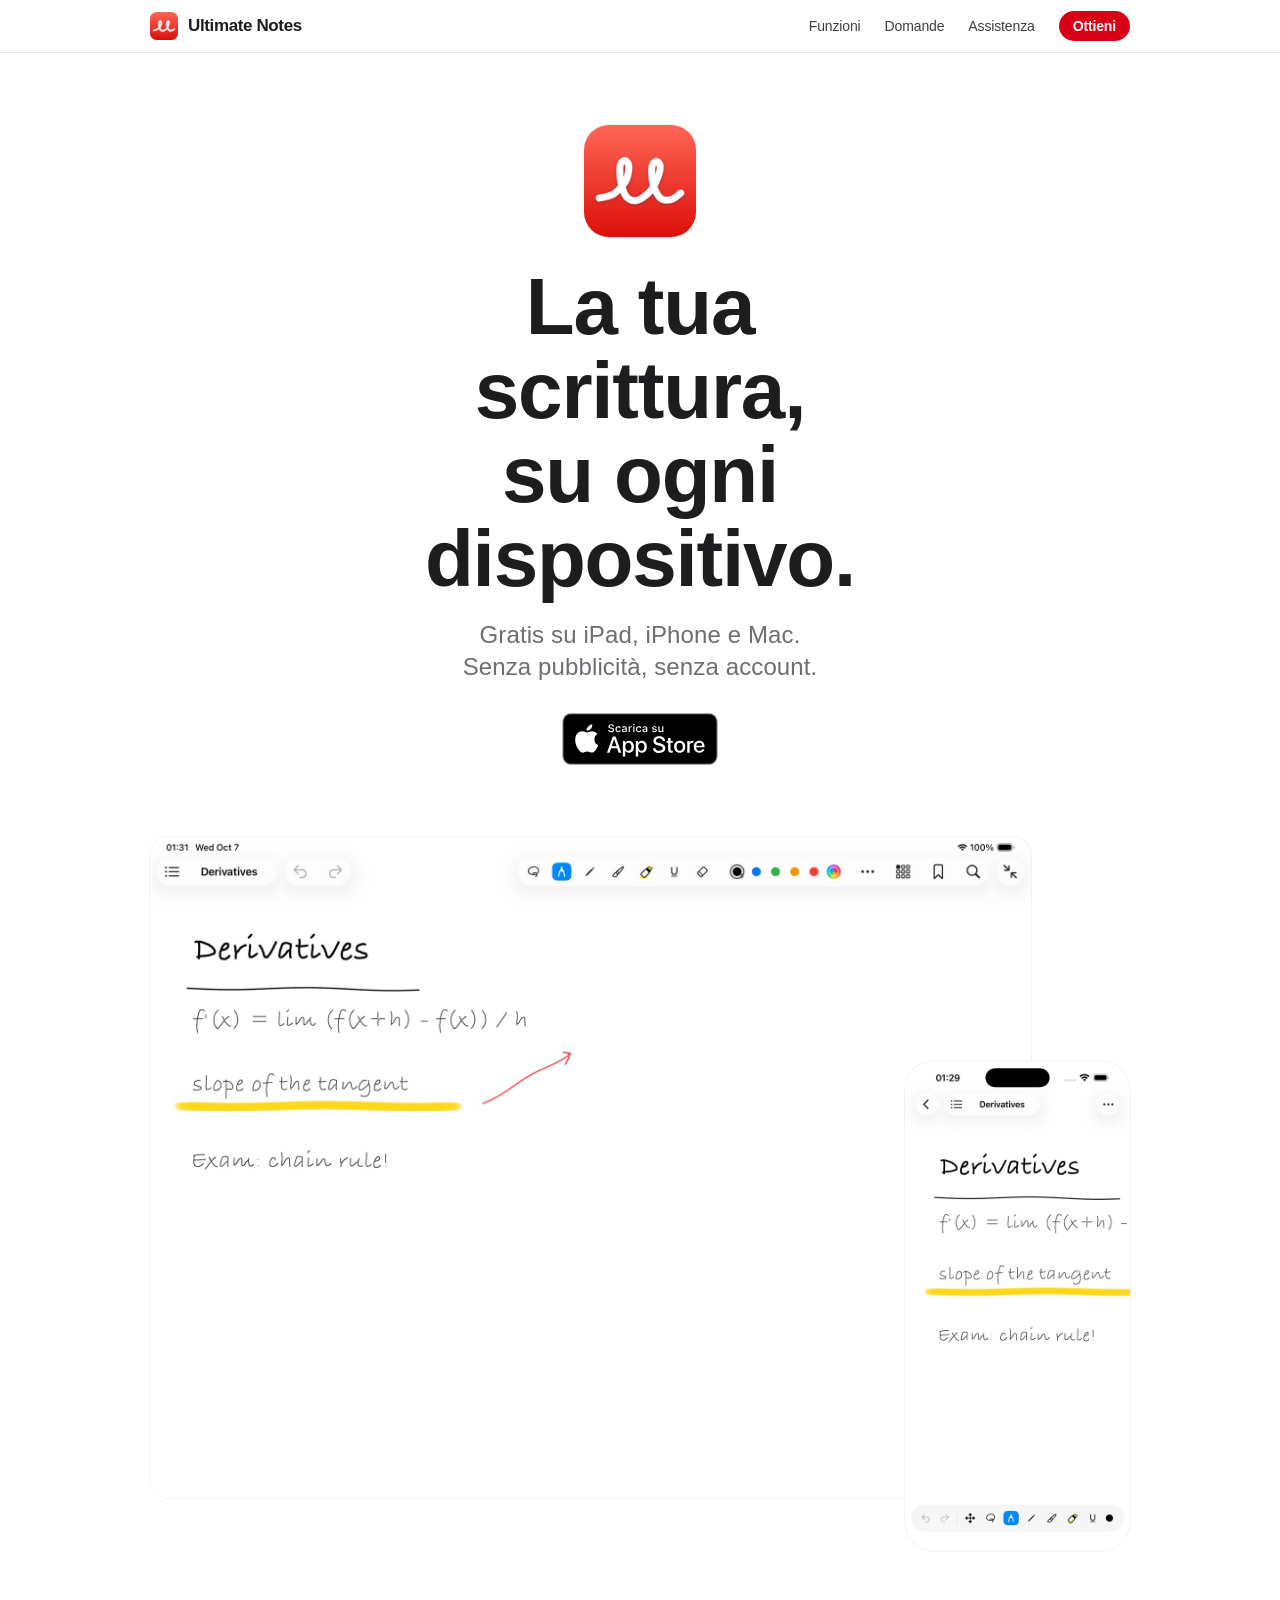
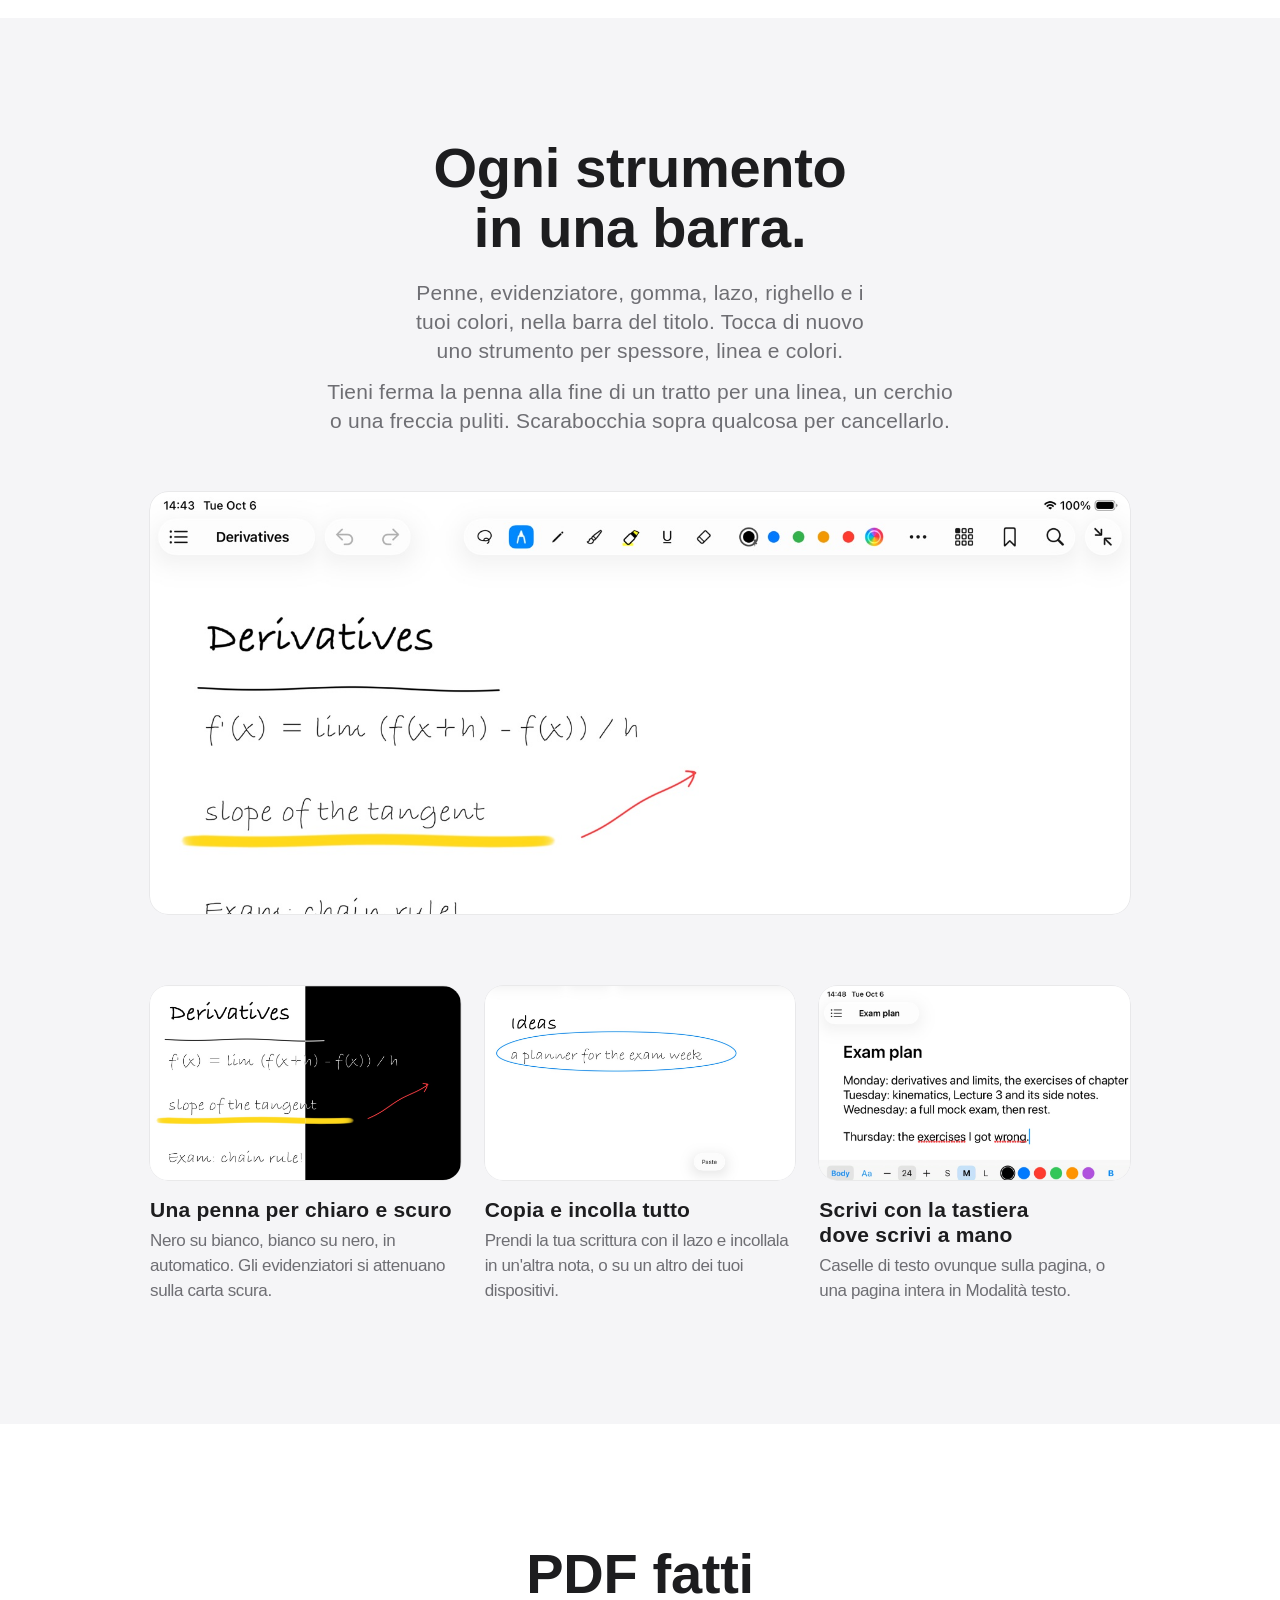
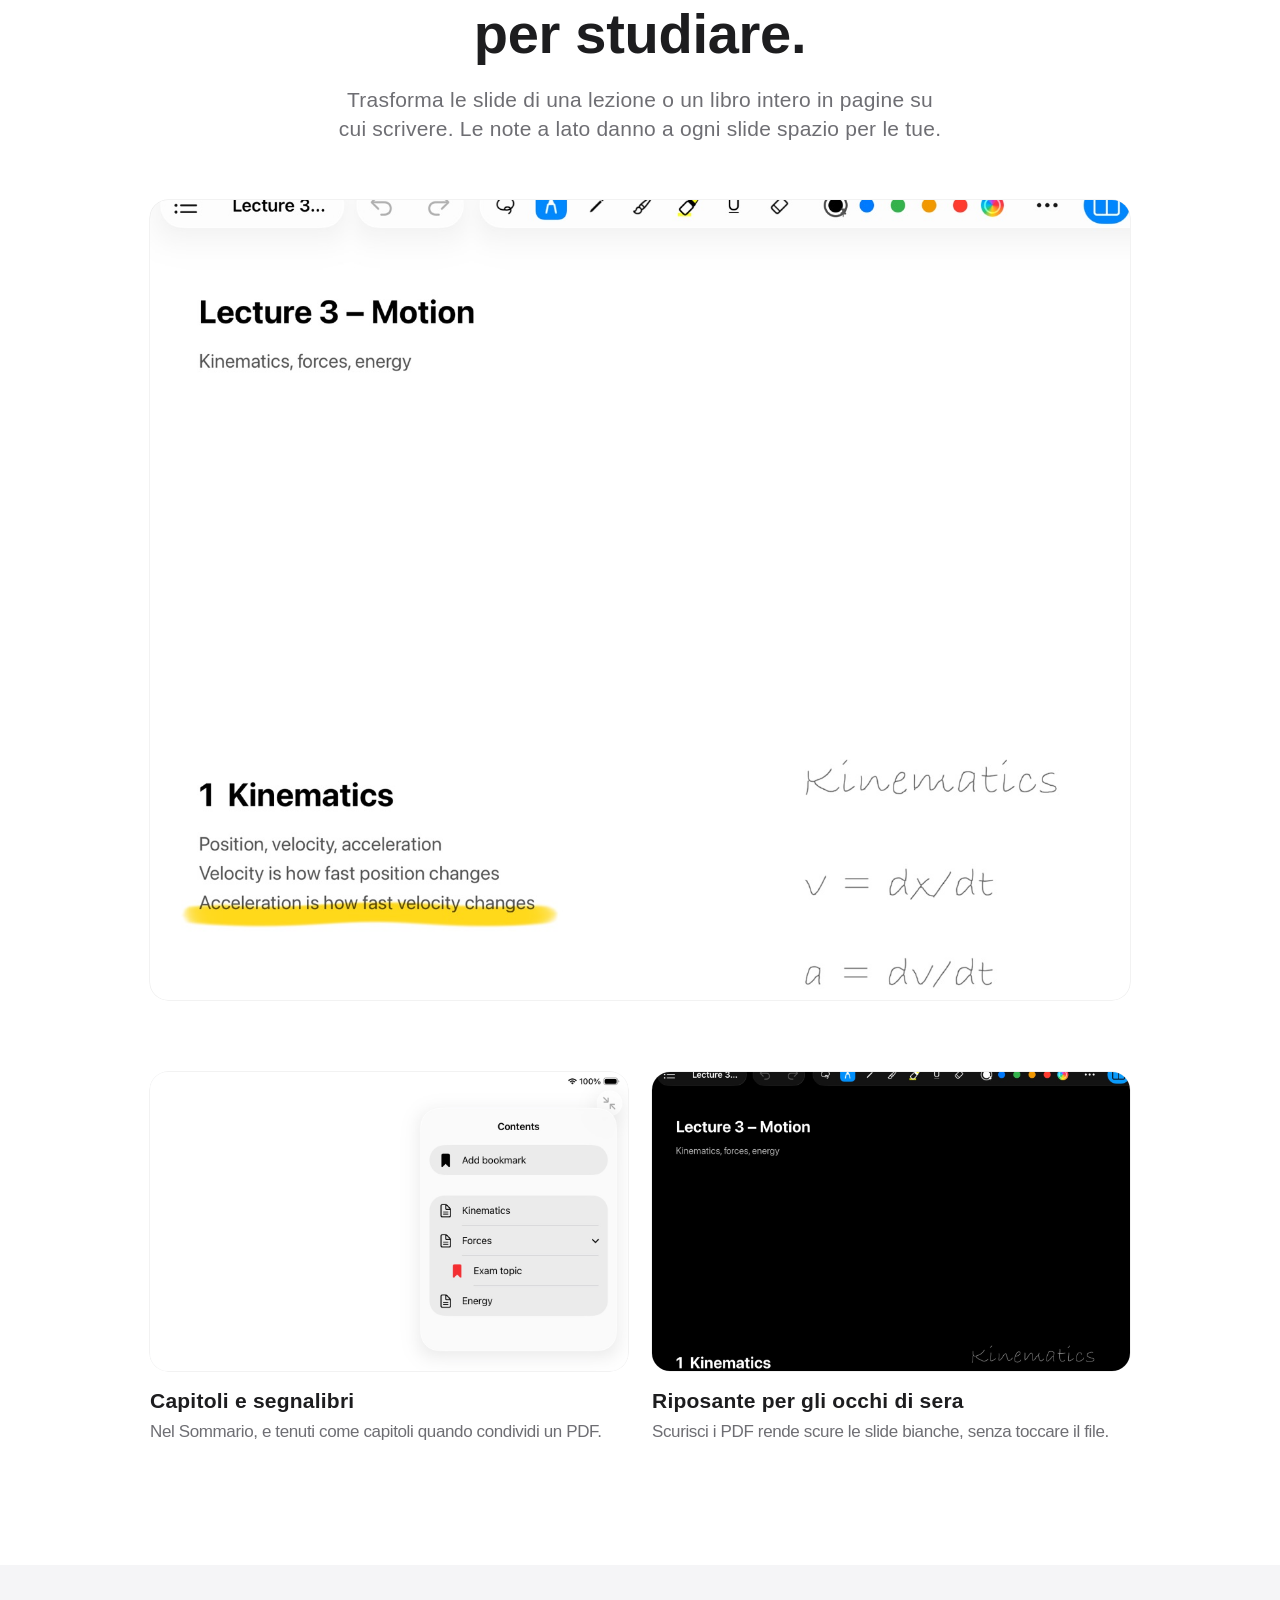
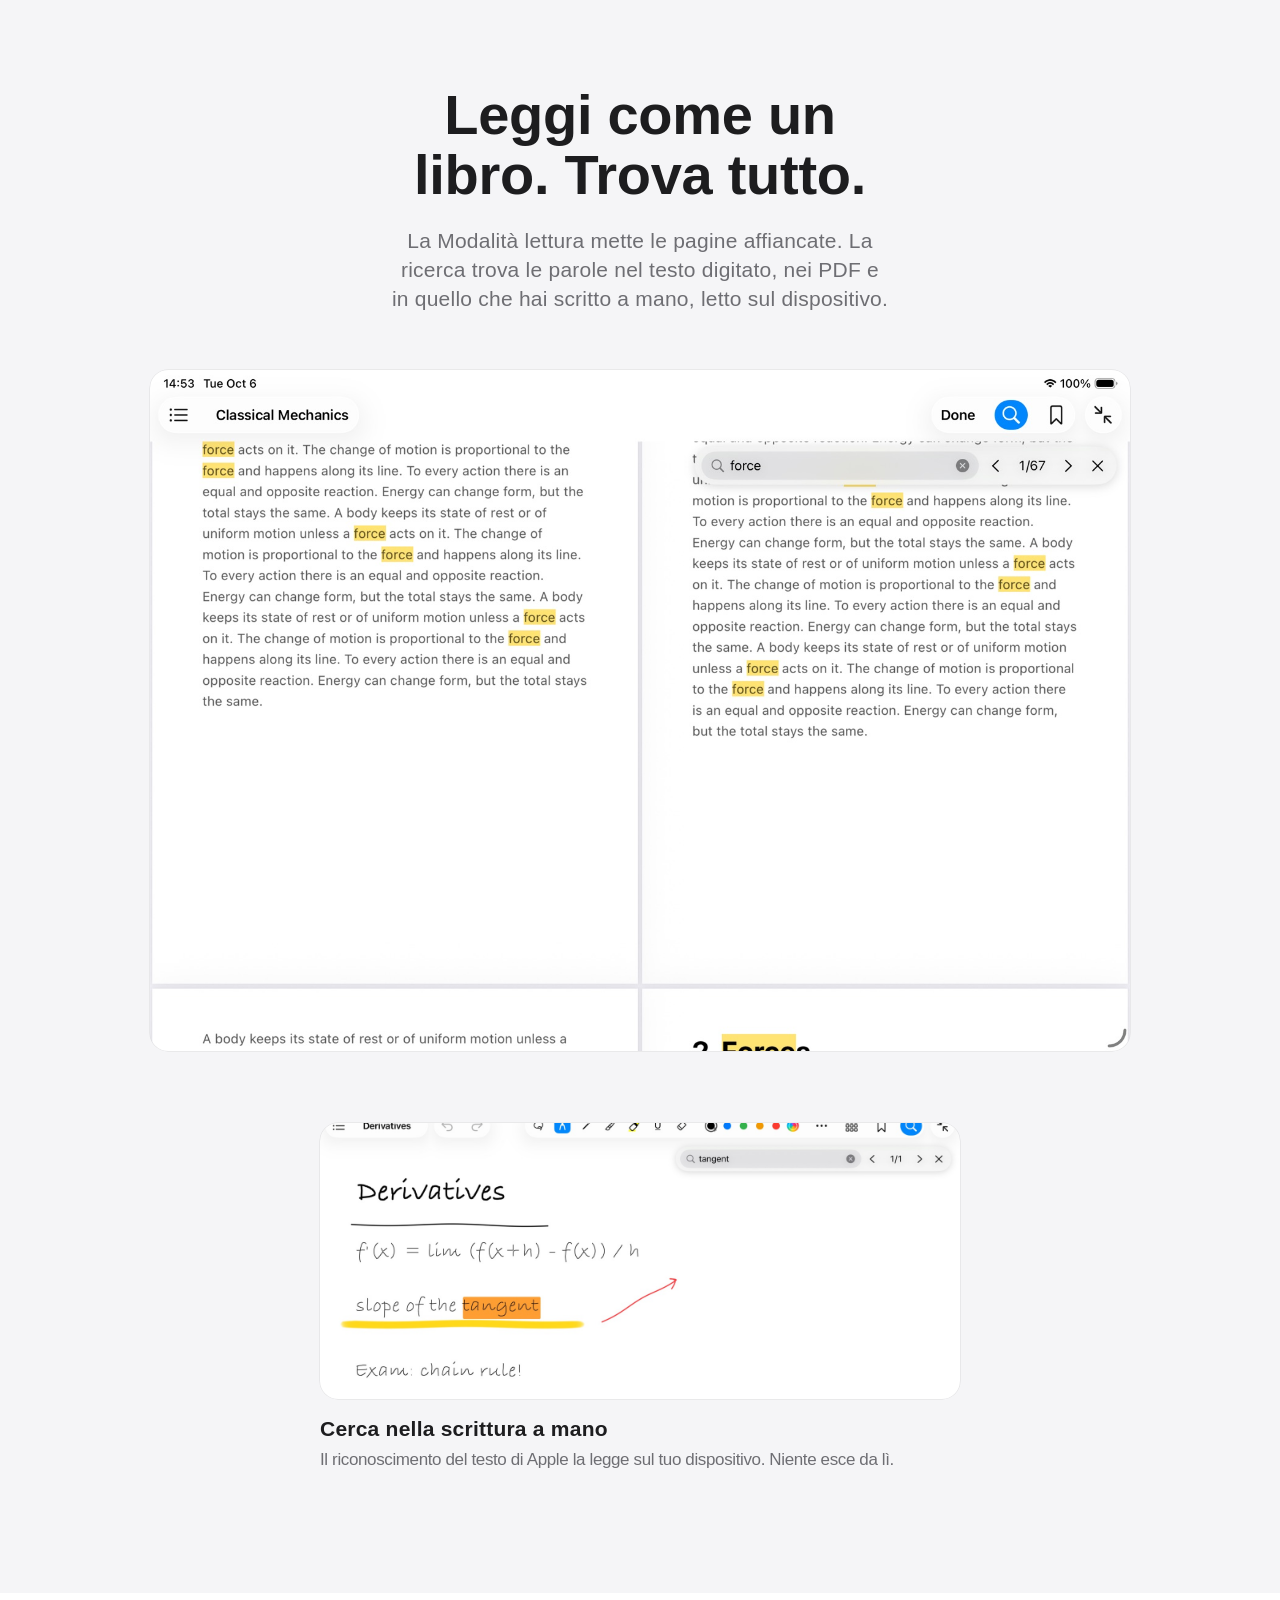
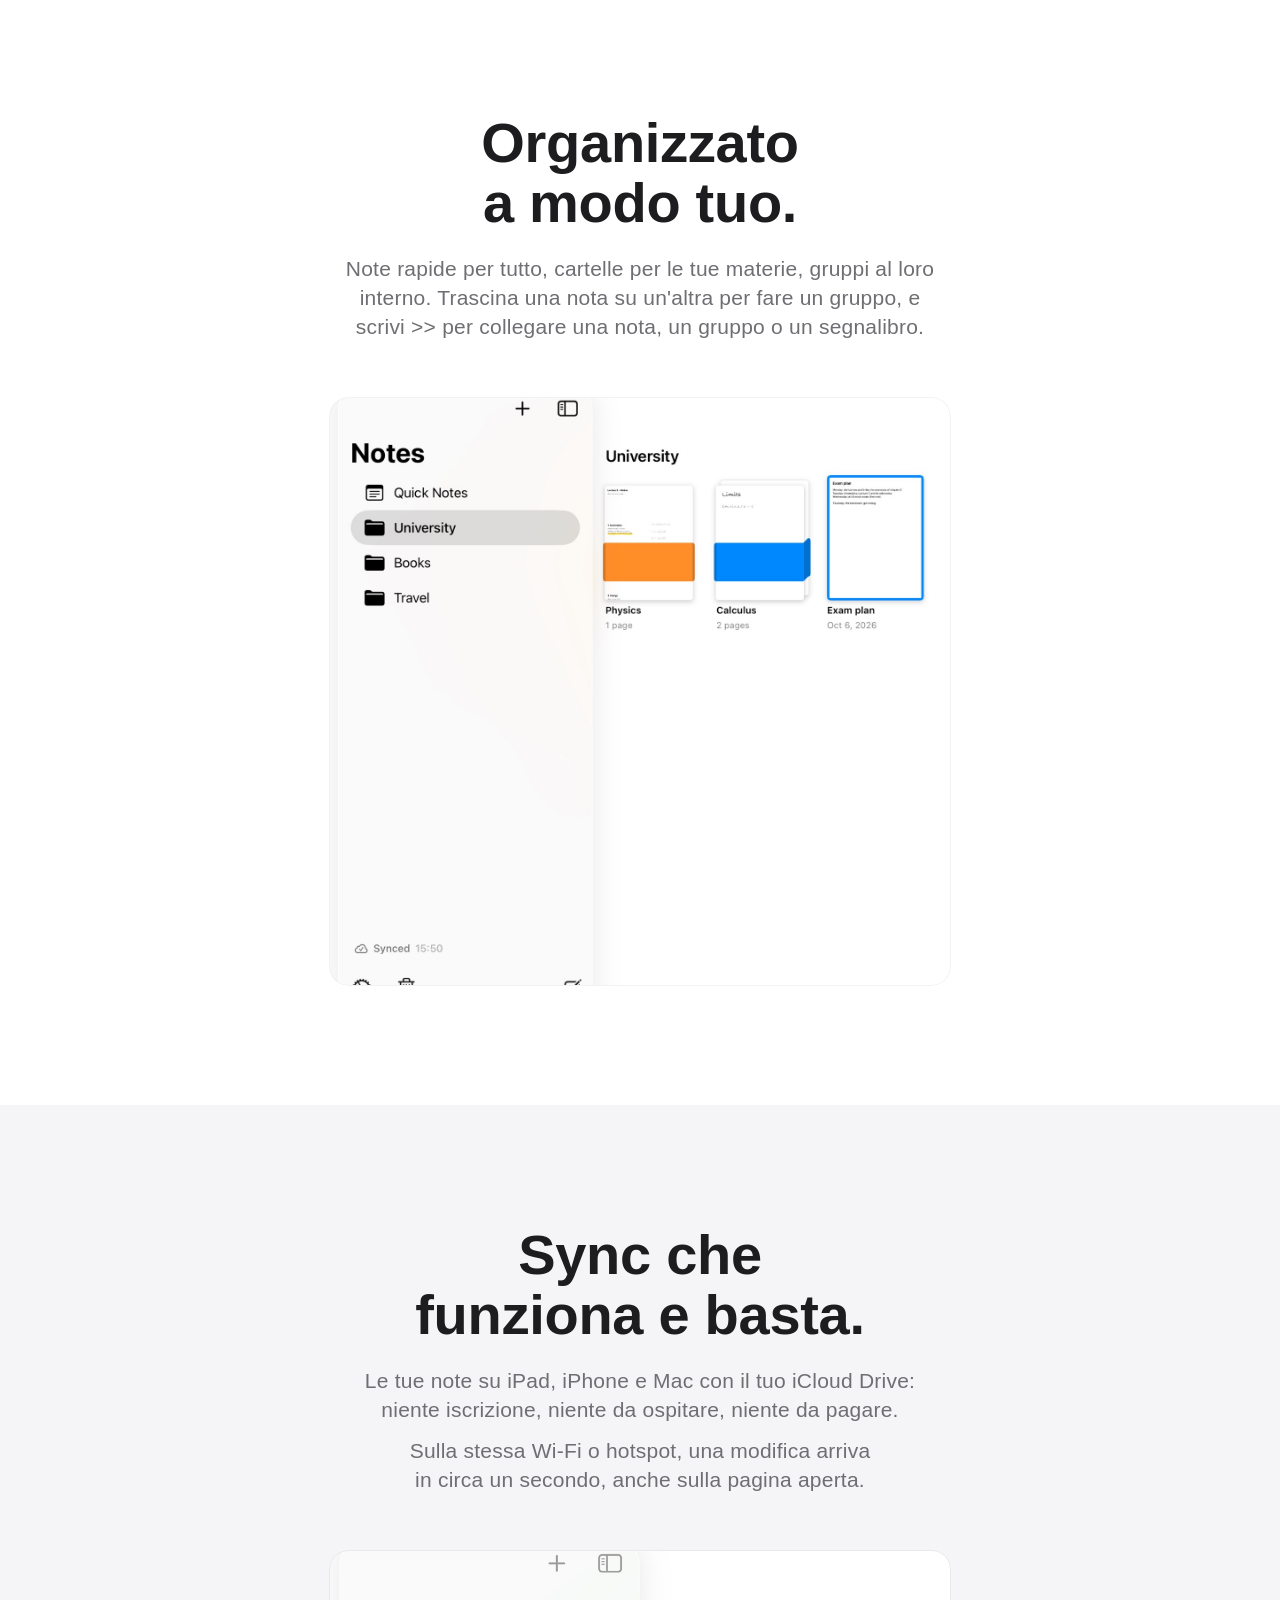
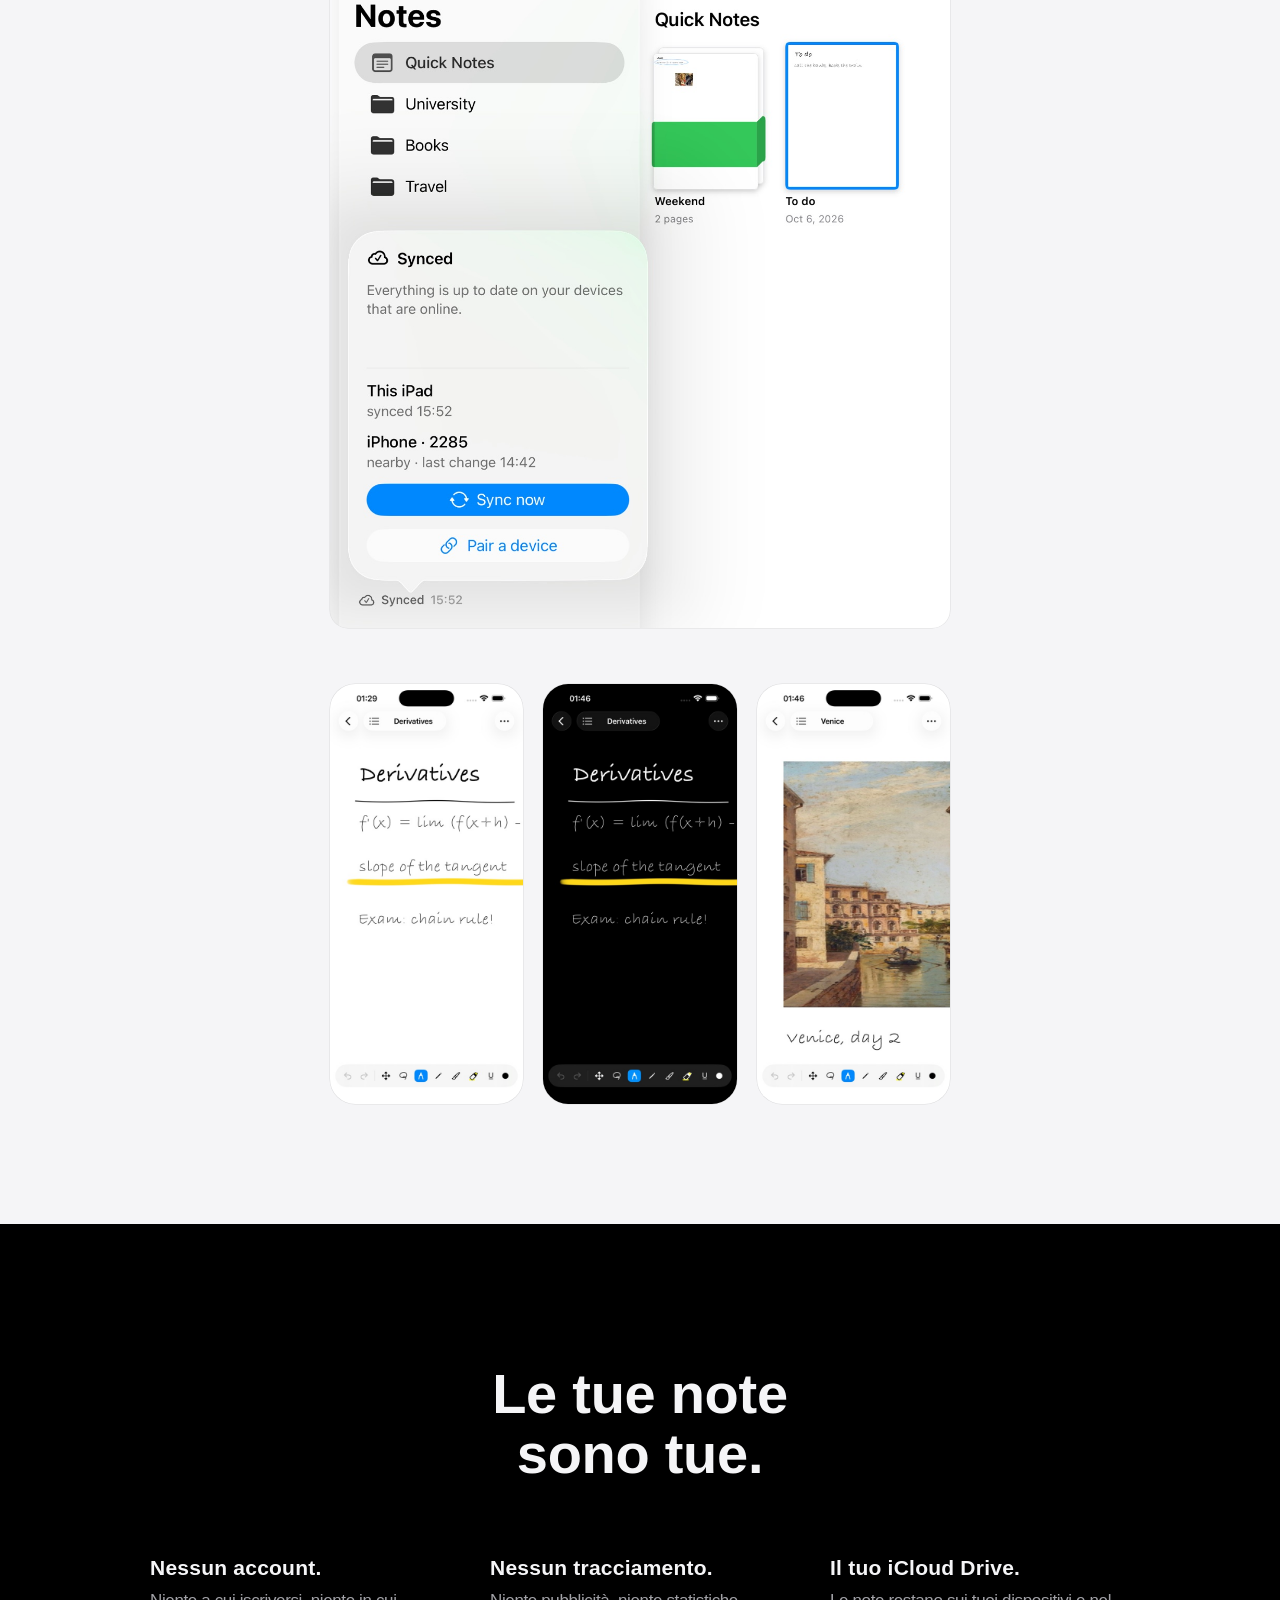
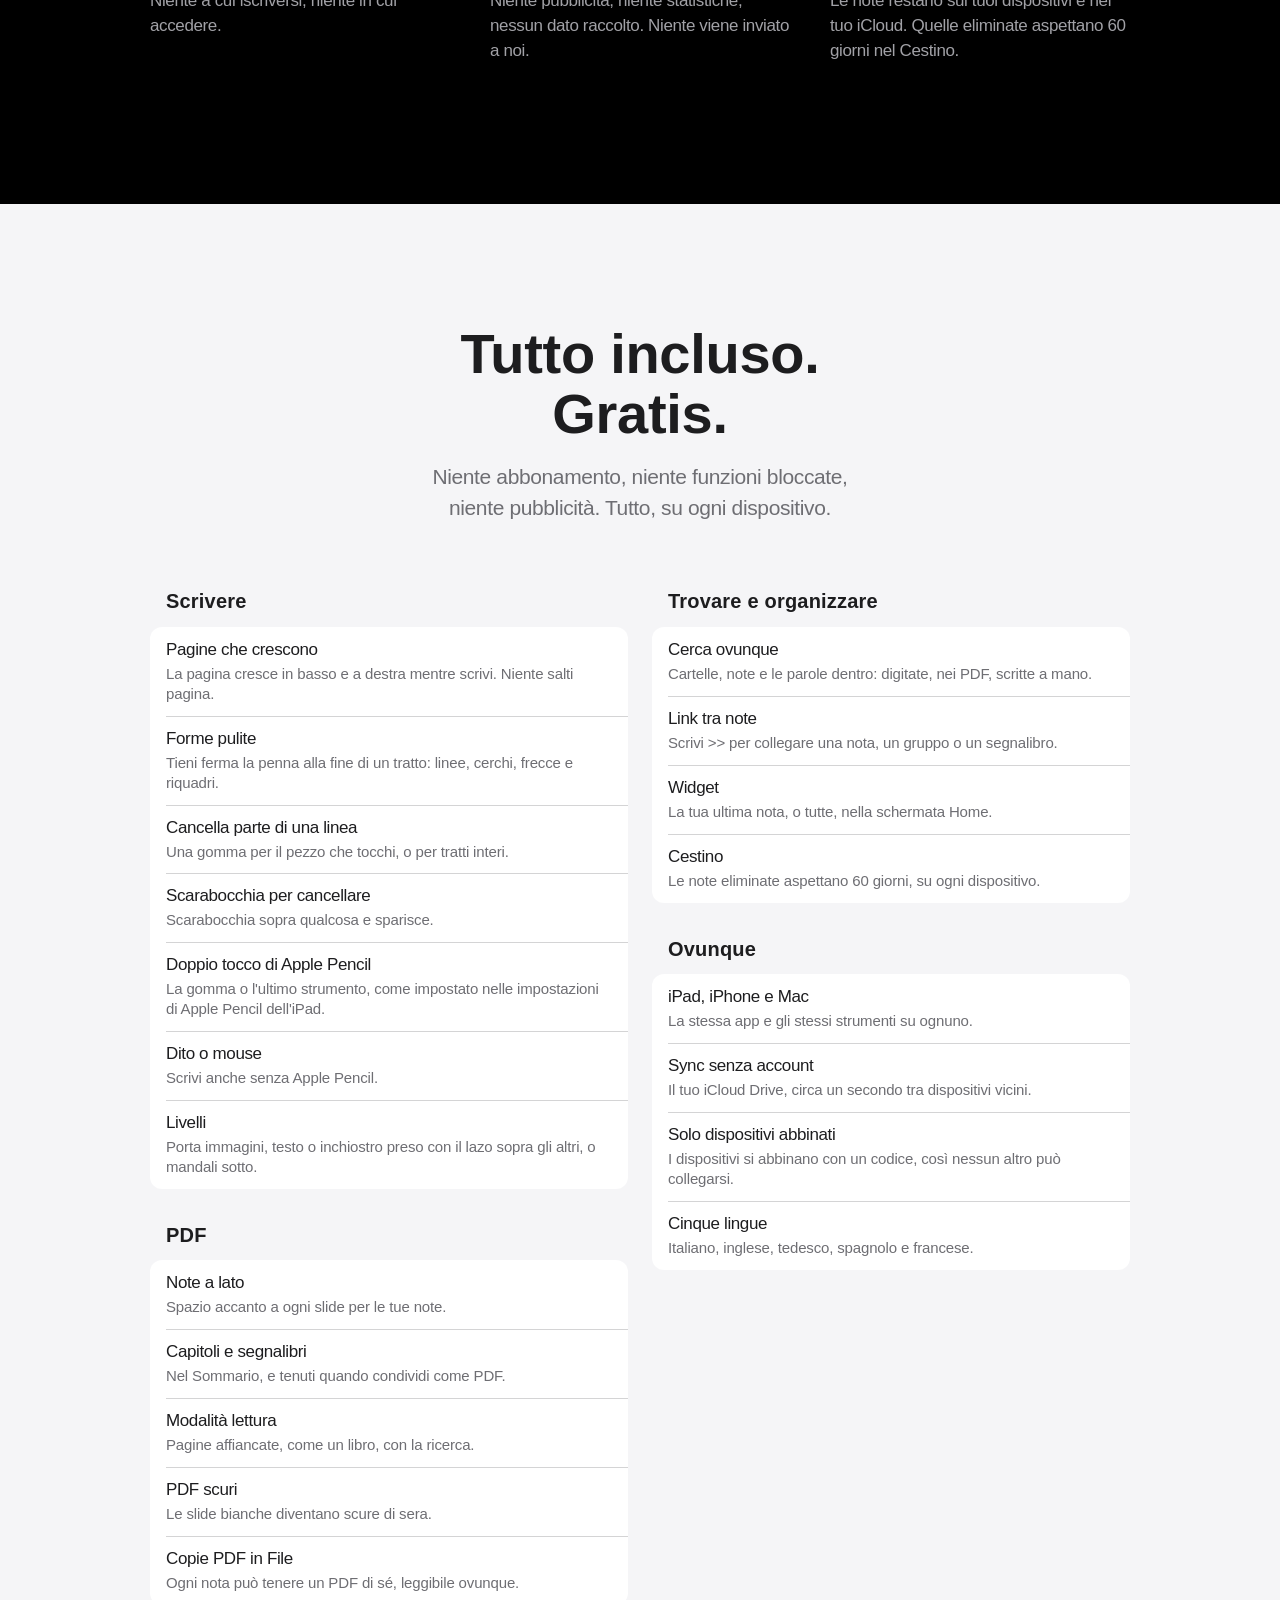
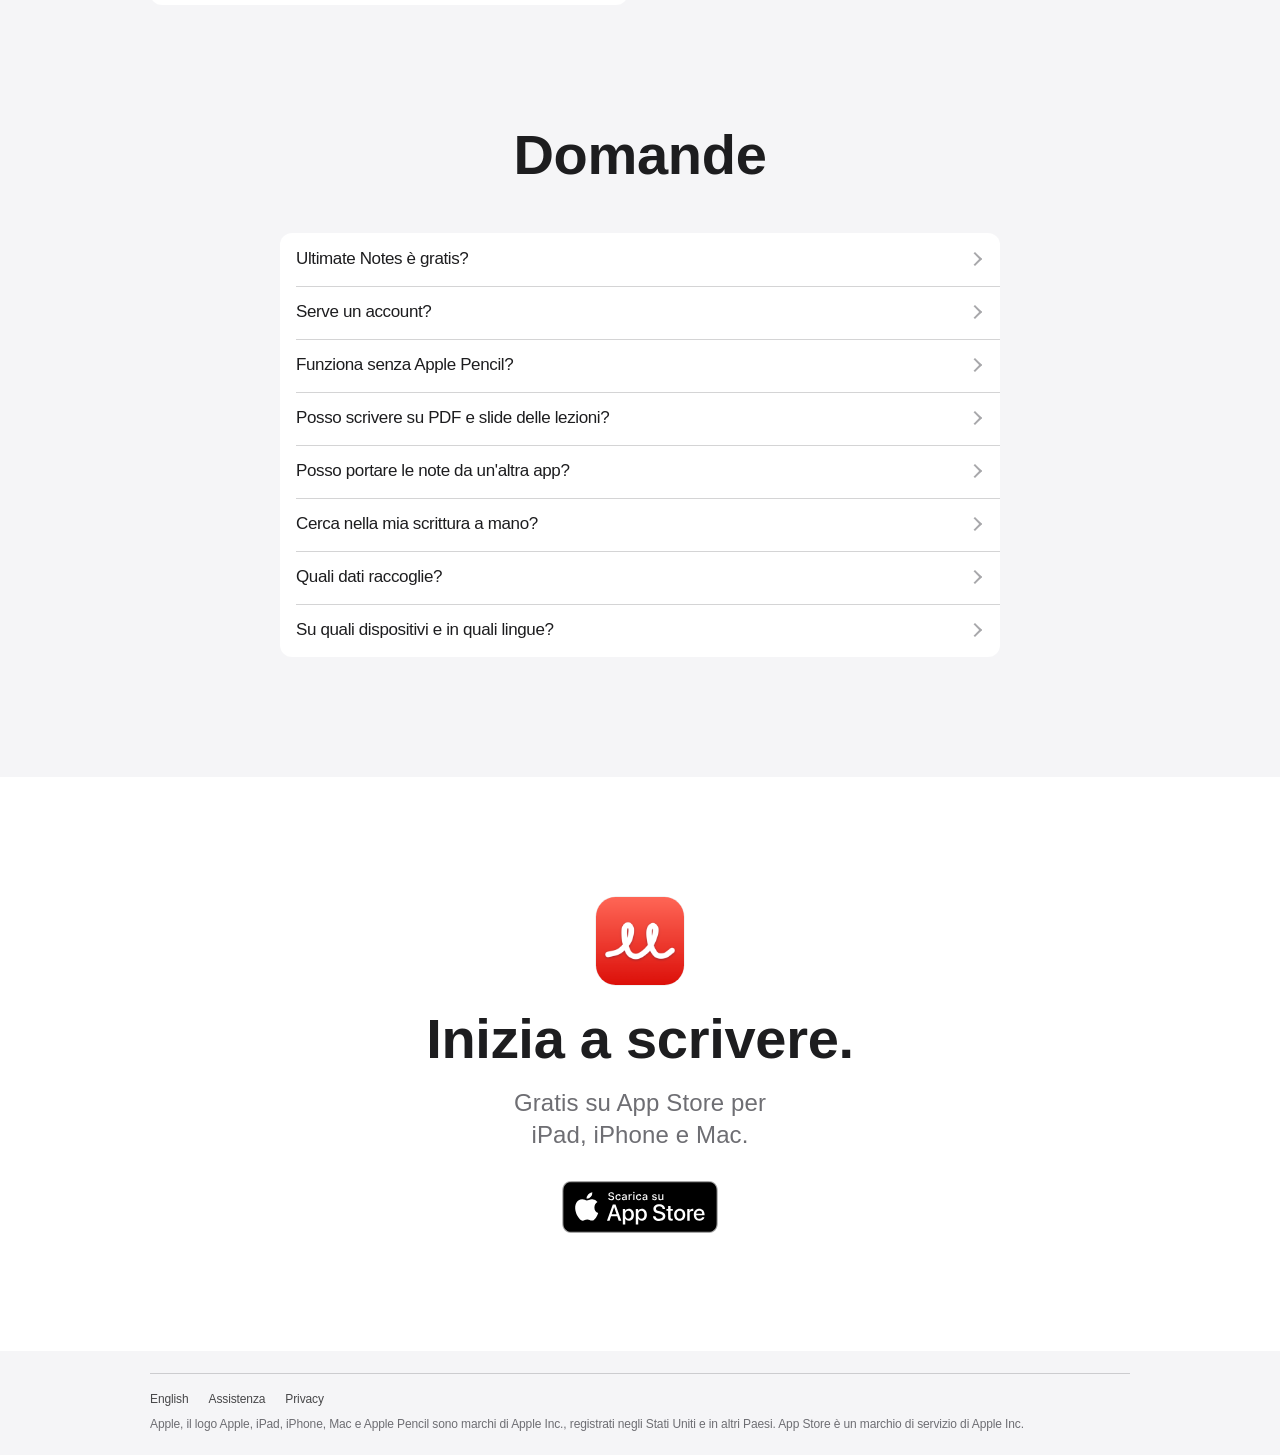
==== commit d1f5b9b4: "App Store badges hosted here: Apple's old badge address is gone" ====
--- a/it/index.html
+++ b/it/index.html
@@ -44,7 +44,7 @@
   <img class="app-icon" src="../icon.png" alt="" width="112" height="112">
   <h1>La tua scrittura, su ogni dispositivo.</h1>
   <p class="sub">Gratis su iPad, iPhone e Mac. Senza pubblicità, senza account.</p>
-  <a class="badge" href="https://apps.apple.com/it/app/id6821194922"><img src="https://tools.applemarketingtools.com/api/badges/download-on-the-app-store/black/it-it?size=250x83" alt="Scarica su App Store" width="156" height="52"></a>
+  <a class="badge" href="https://apps.apple.com/it/app/id6821194922"><picture><source srcset="../img/app-store-white-it-it.svg" media="(prefers-color-scheme: dark)"><img src="../img/app-store-black-it-it.svg" alt="Scarica su App Store" width="156" height="52"></picture></a>
   <div class="devices">
     <img class="shot" src="../img/hero-ipad.jpg" alt="Una nota scritta a mano sulle derivate su iPad">
     <img class="shot phone" src="../img/hero-phone.jpg" alt="La stessa nota su iPhone">
@@ -117,7 +117,7 @@
   <img class="app-icon" src="../icon.png" alt="" width="88" height="88" loading="lazy">
   <h2>Inizia a scrivere.</h2>
   <p class="sub">Gratis su App Store per iPad, iPhone e Mac.</p>
-  <a class="badge" href="https://apps.apple.com/it/app/id6821194922"><img src="https://tools.applemarketingtools.com/api/badges/download-on-the-app-store/black/it-it?size=250x83" alt="Scarica su App Store" width="156" height="52"></a>
+  <a class="badge" href="https://apps.apple.com/it/app/id6821194922"><picture><source srcset="../img/app-store-white-it-it.svg" media="(prefers-color-scheme: dark)"><img src="../img/app-store-black-it-it.svg" alt="Scarica su App Store" width="156" height="52"></picture></a>
 </section>
 
 <footer class="foot">
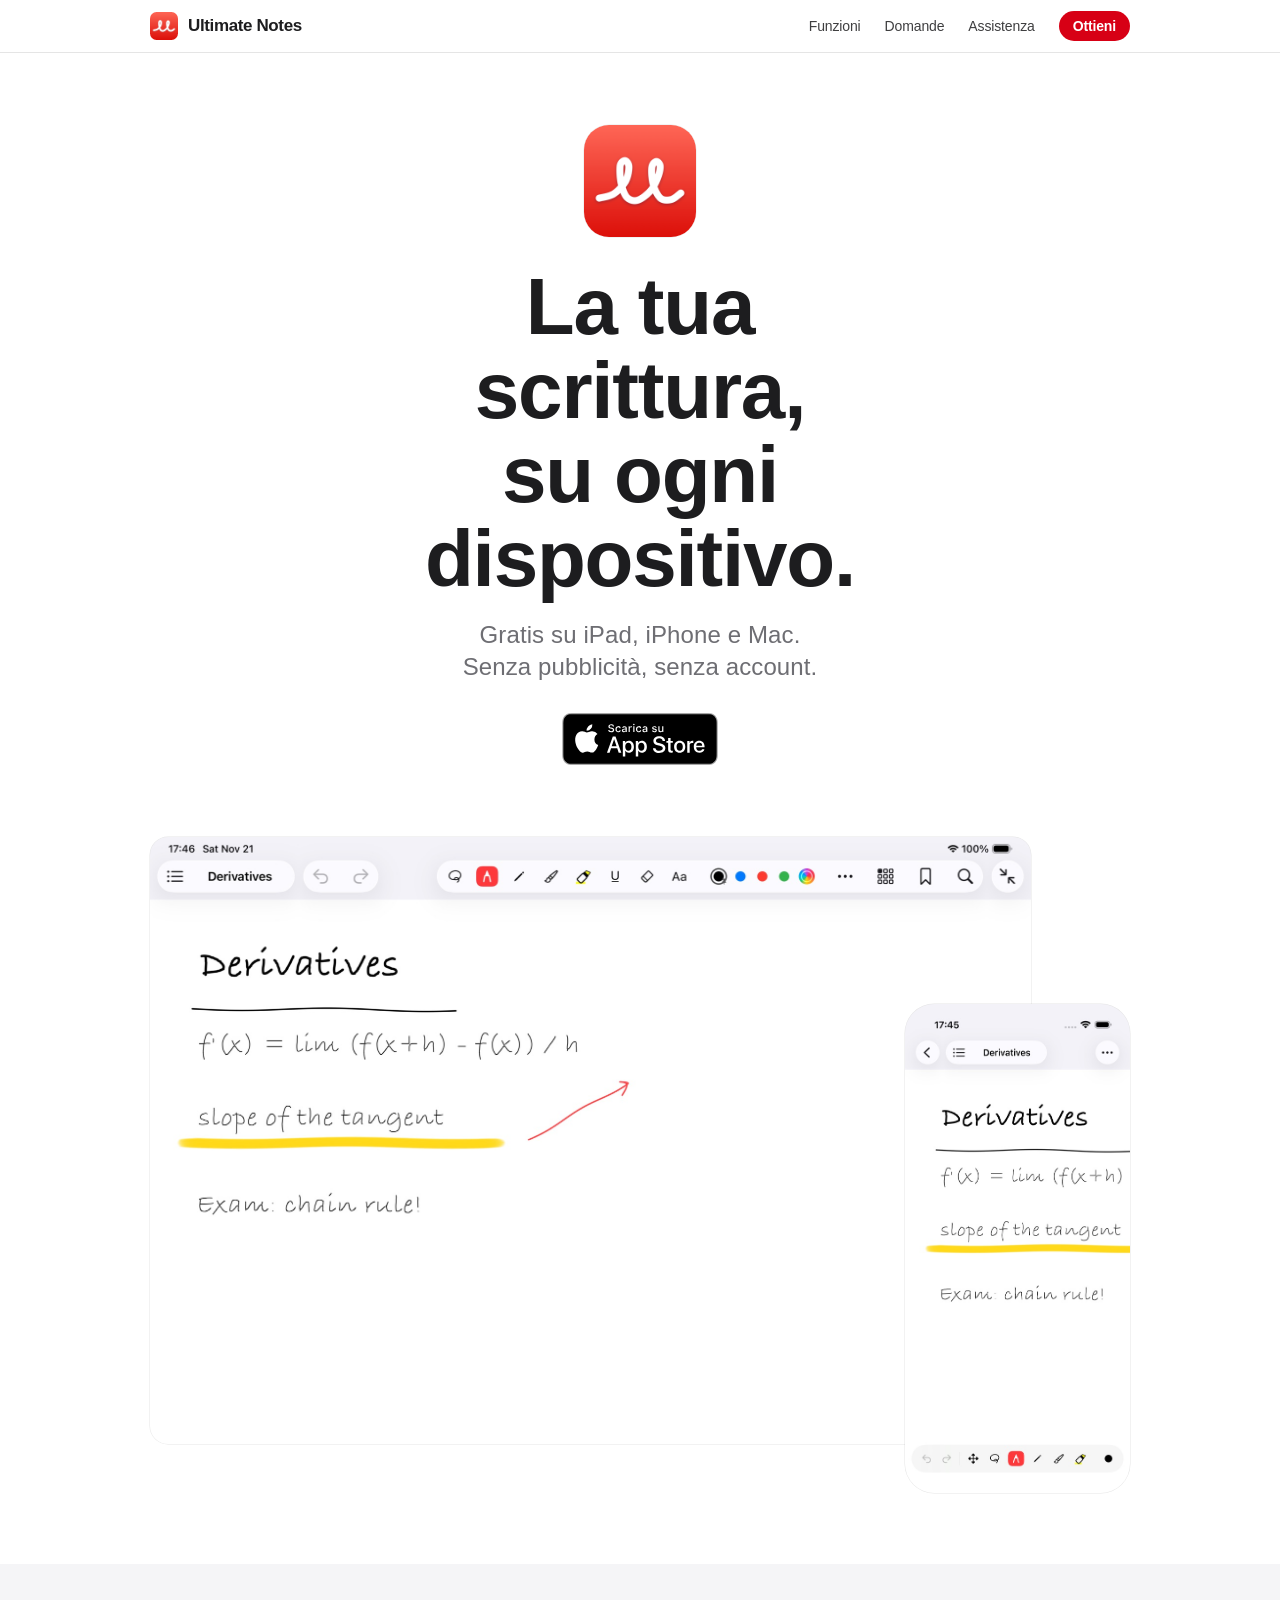
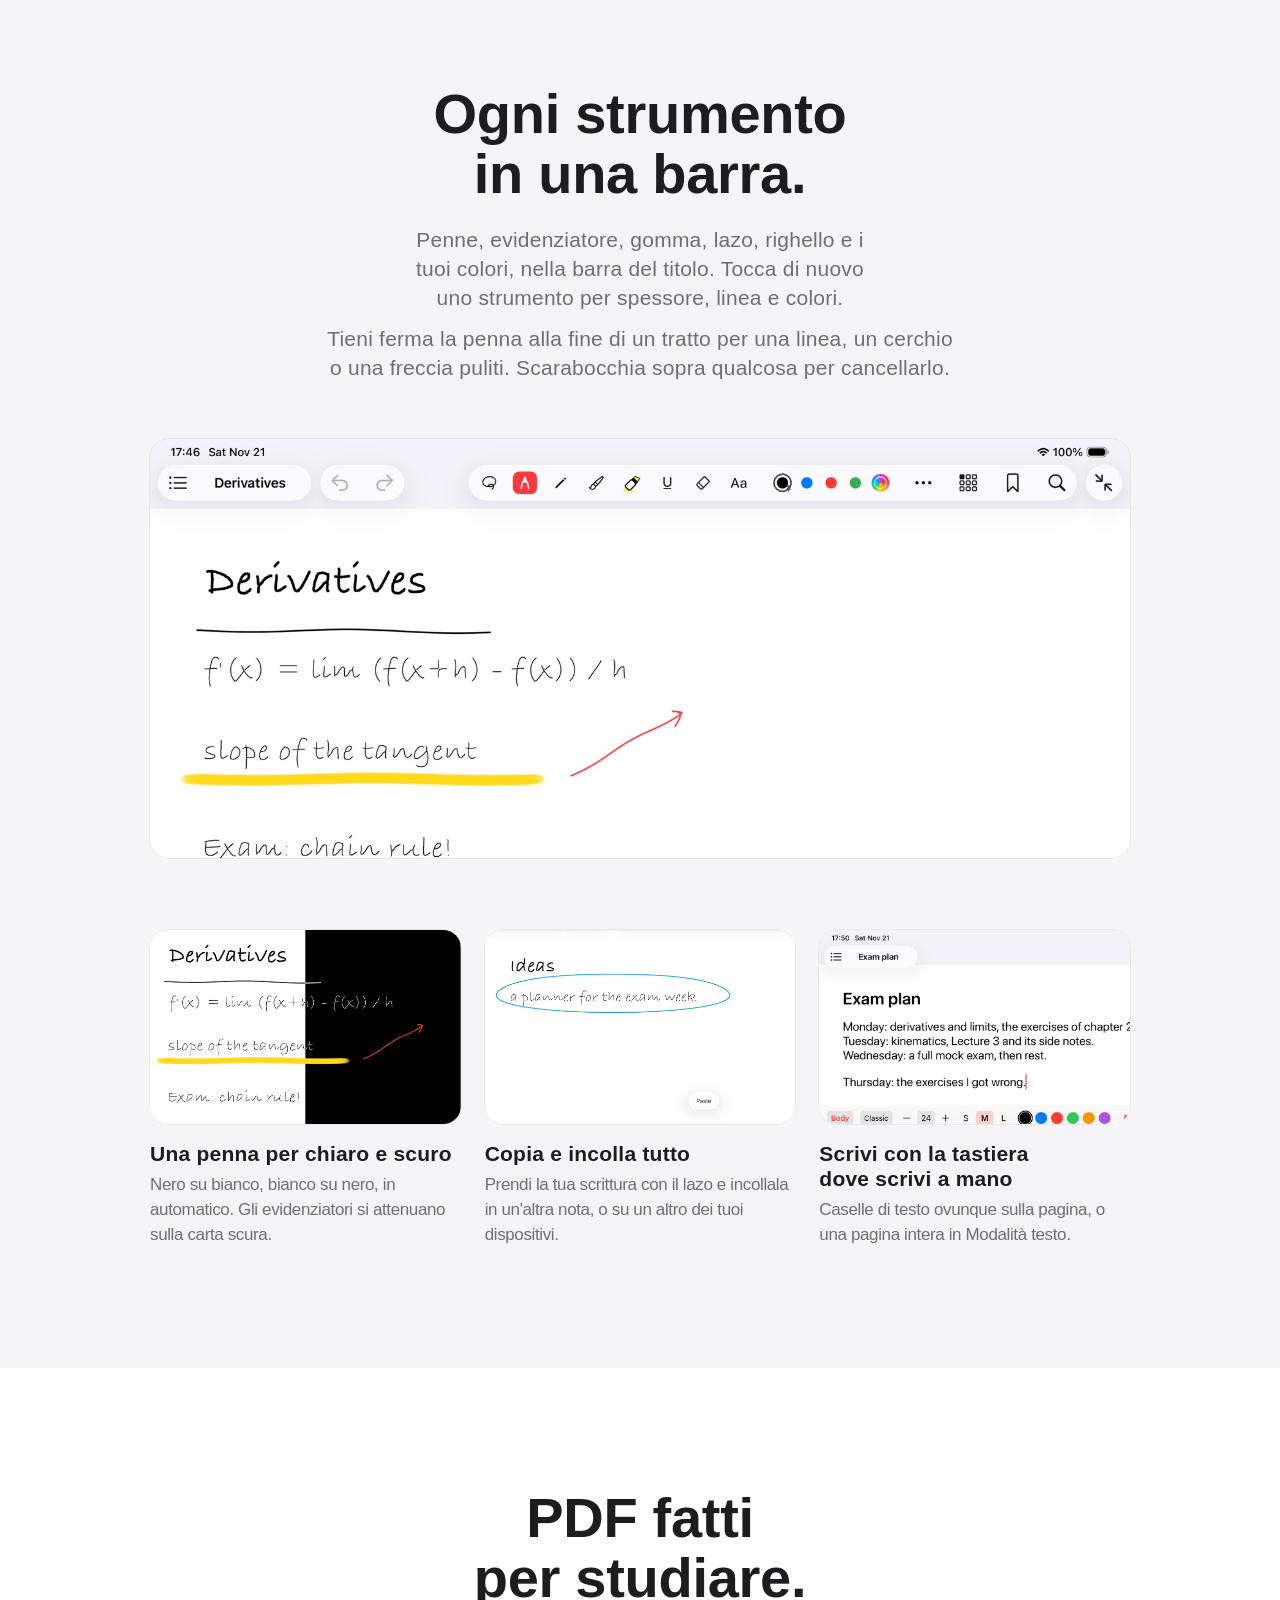
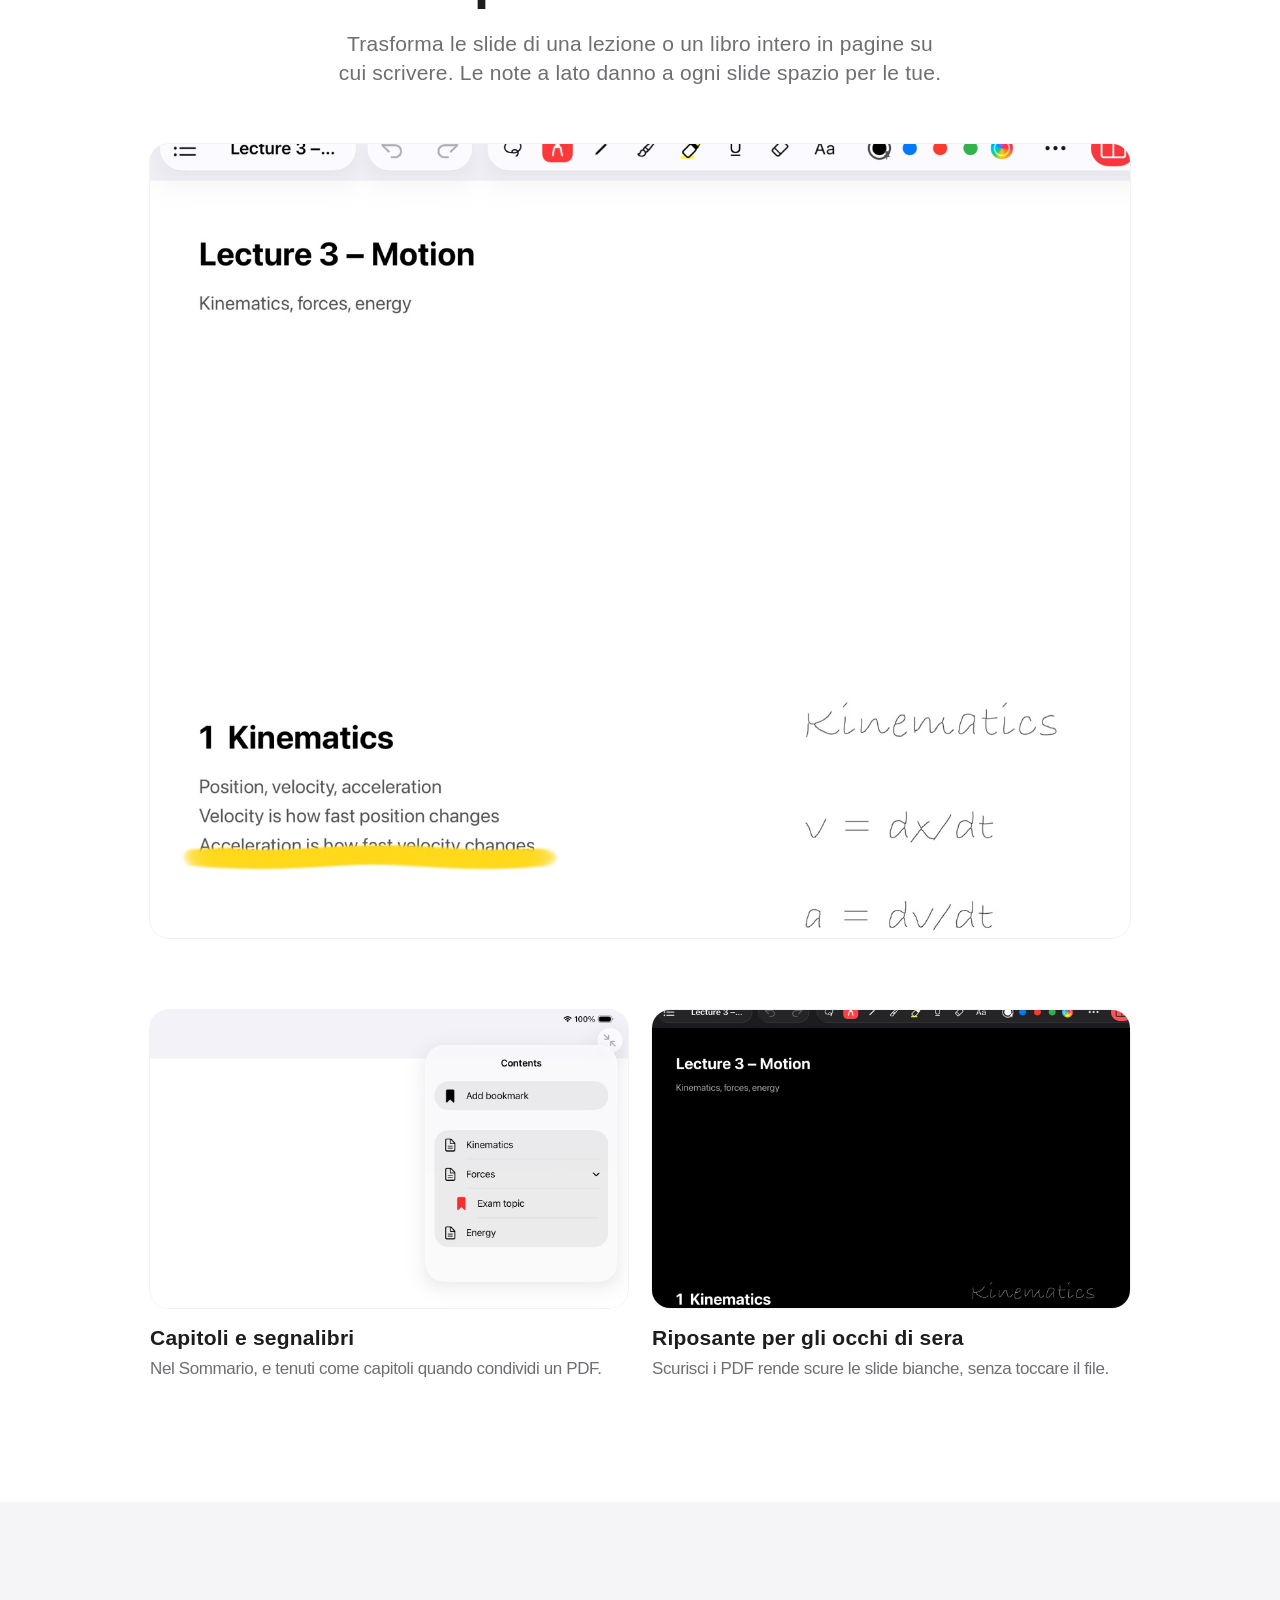
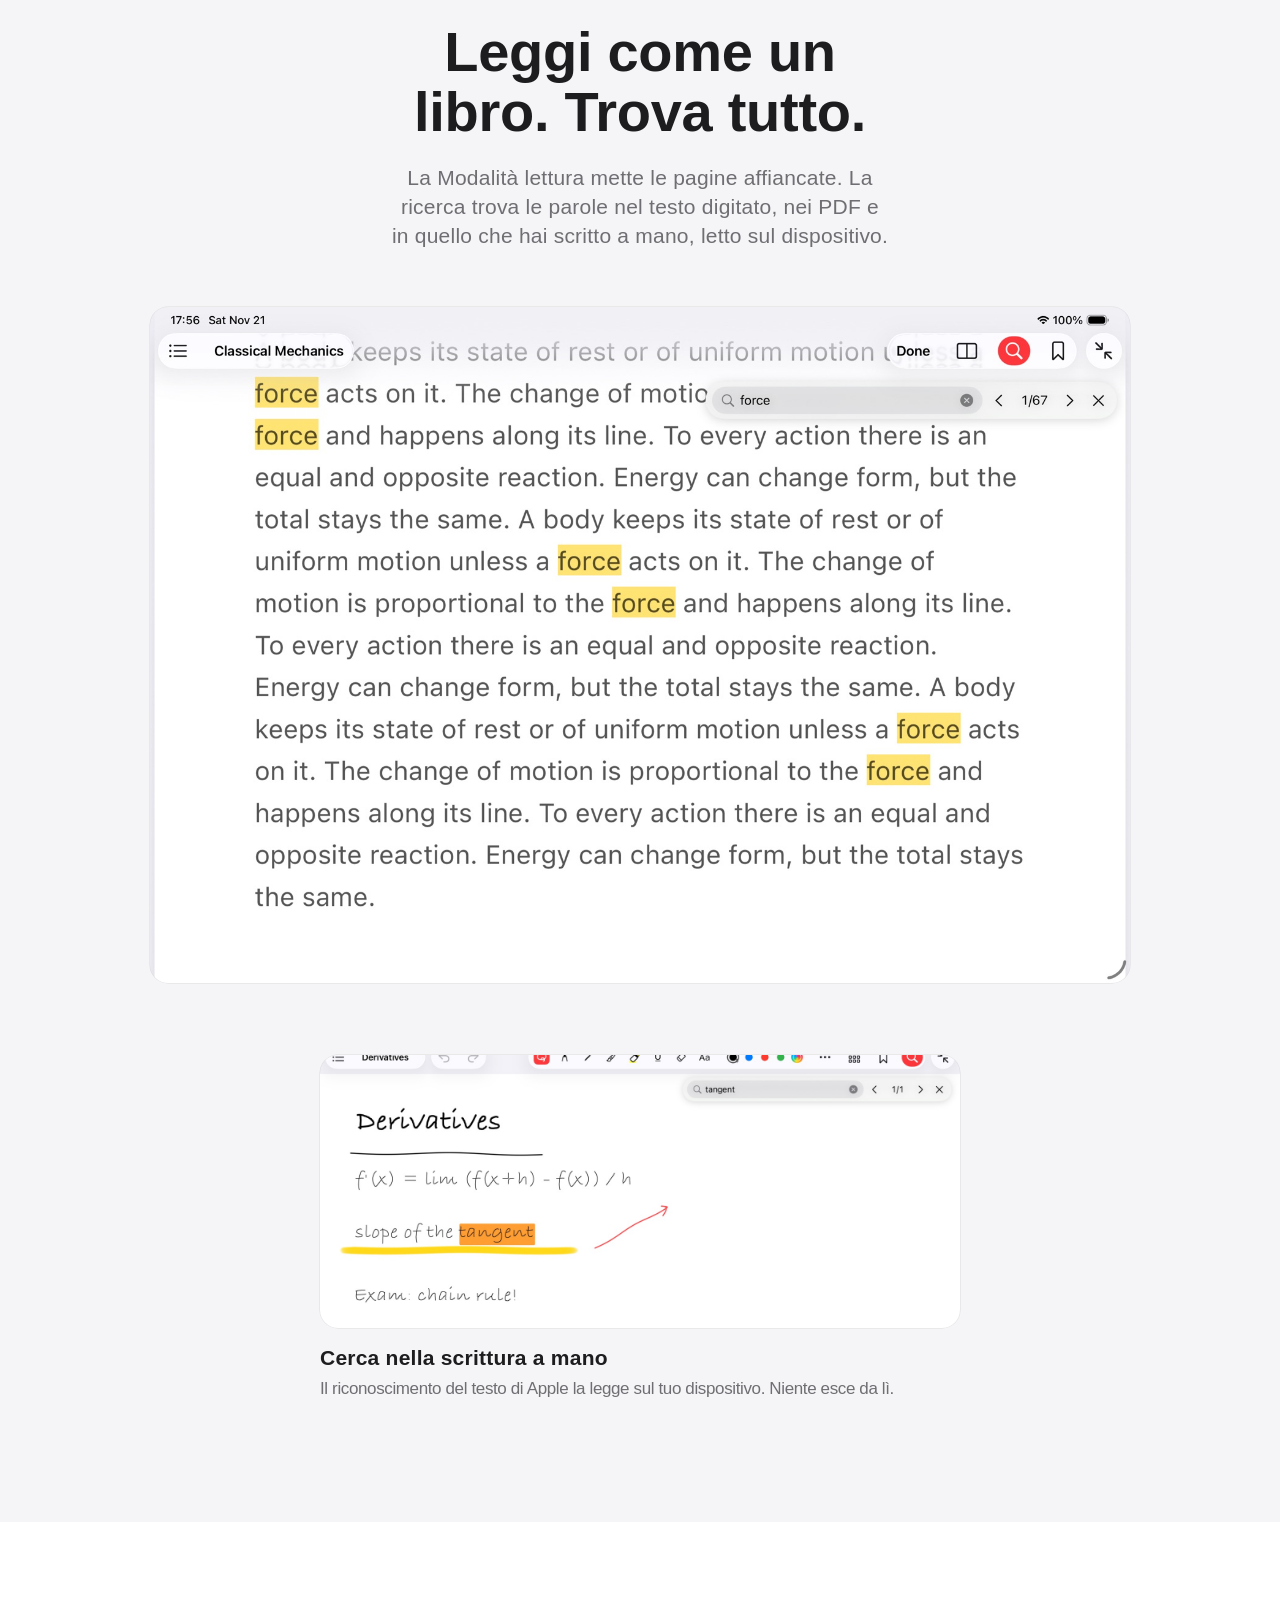
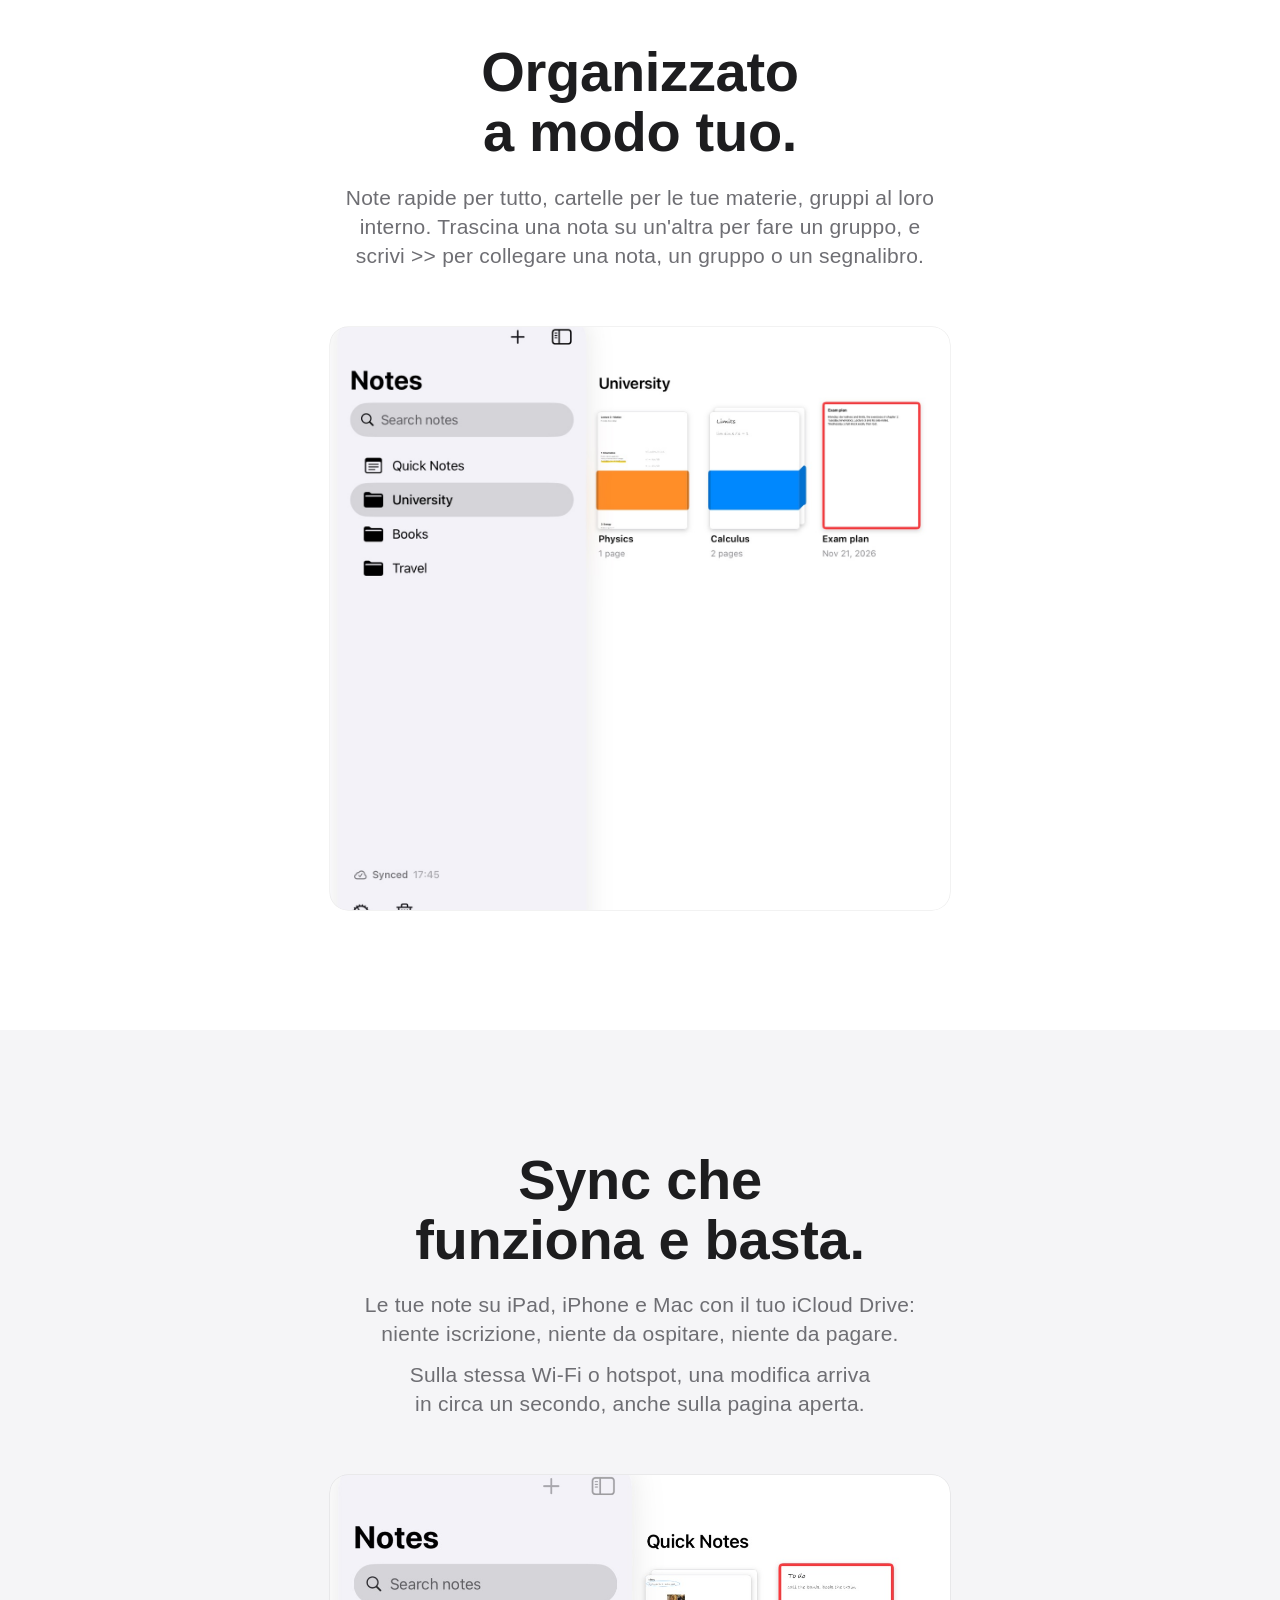
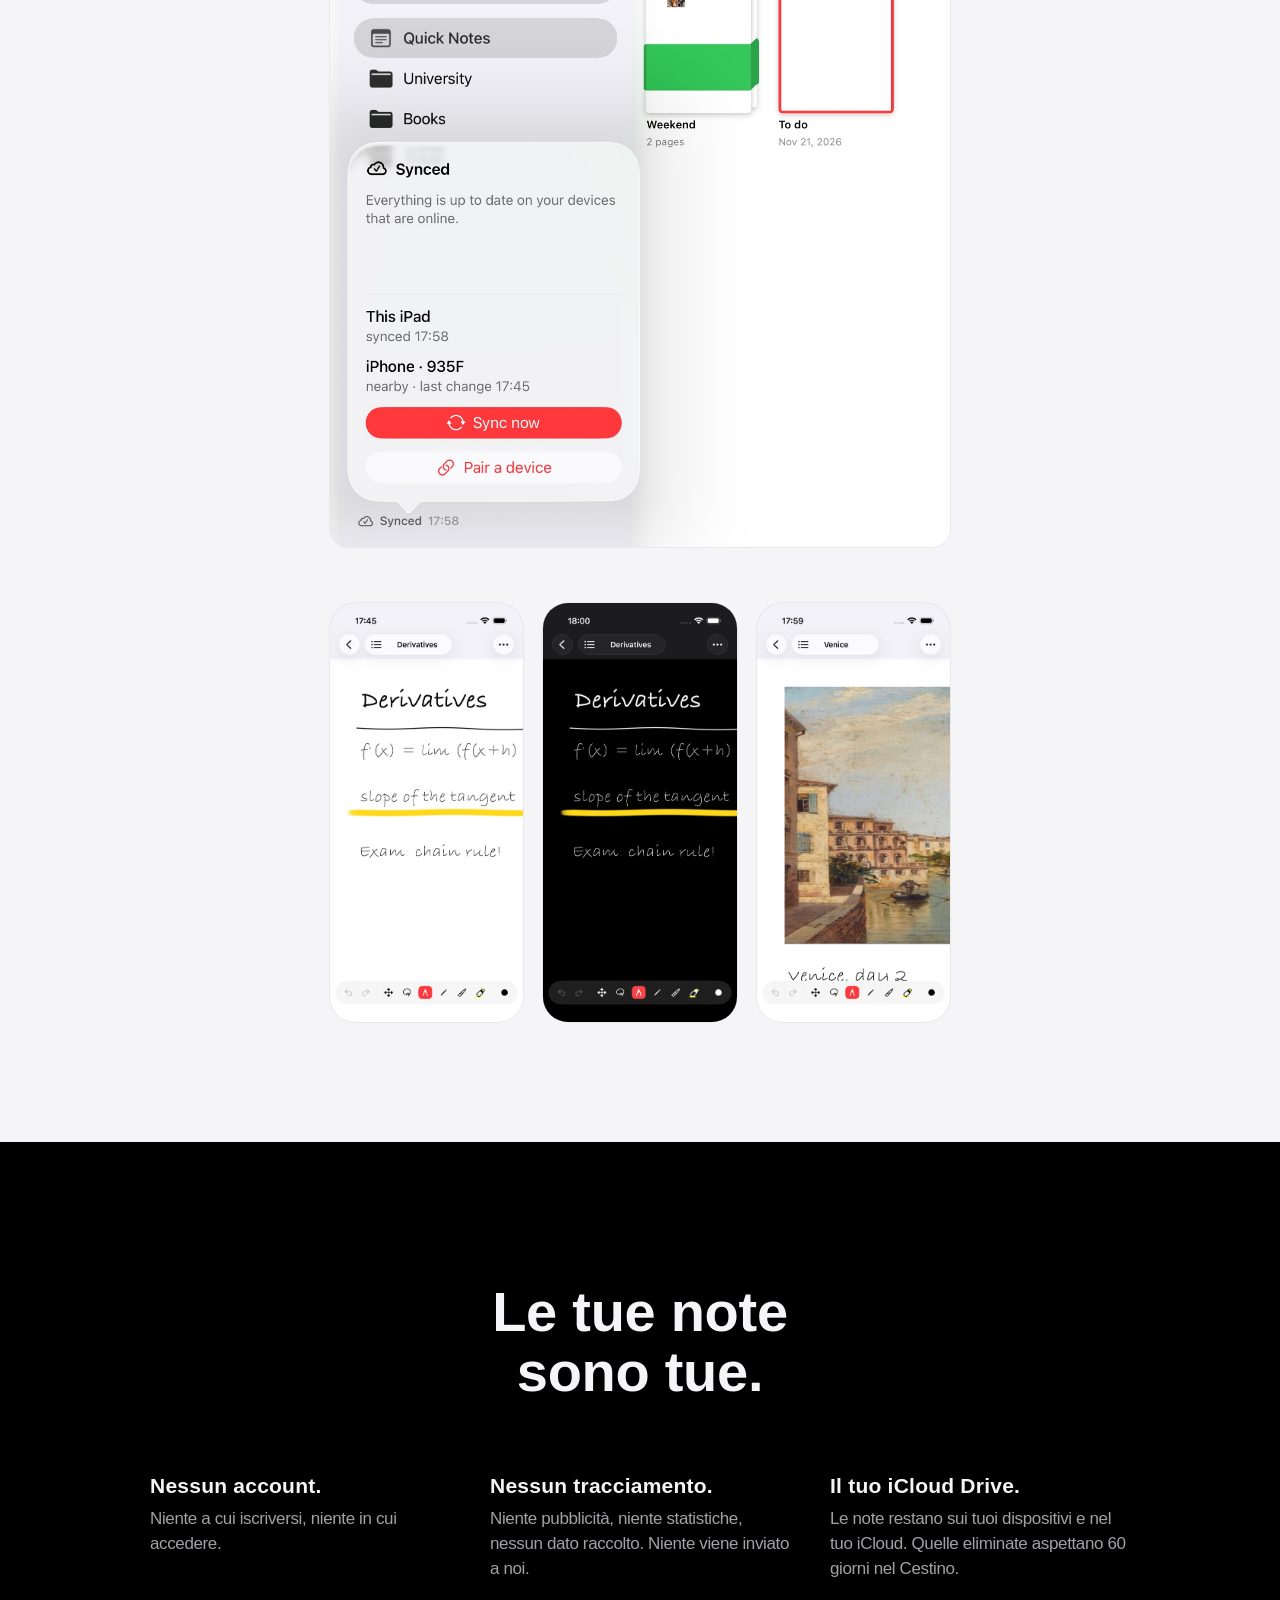
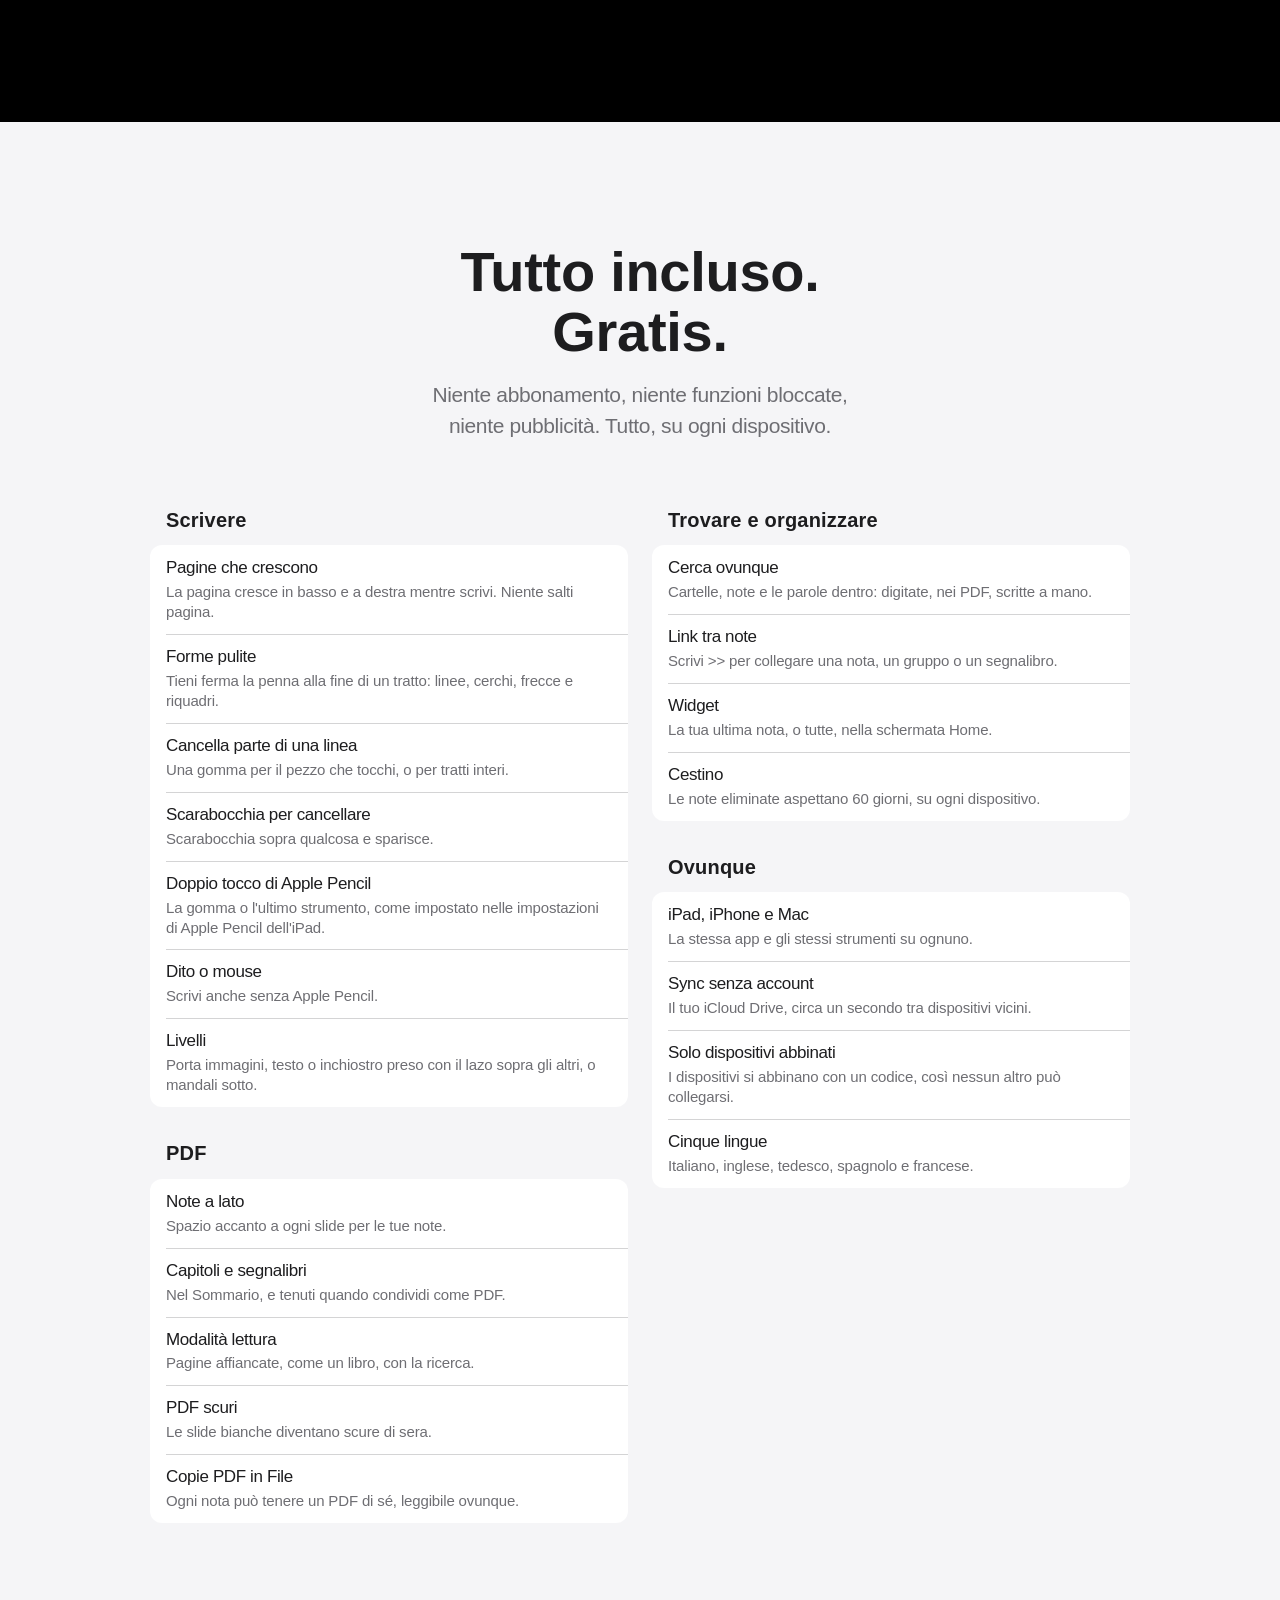
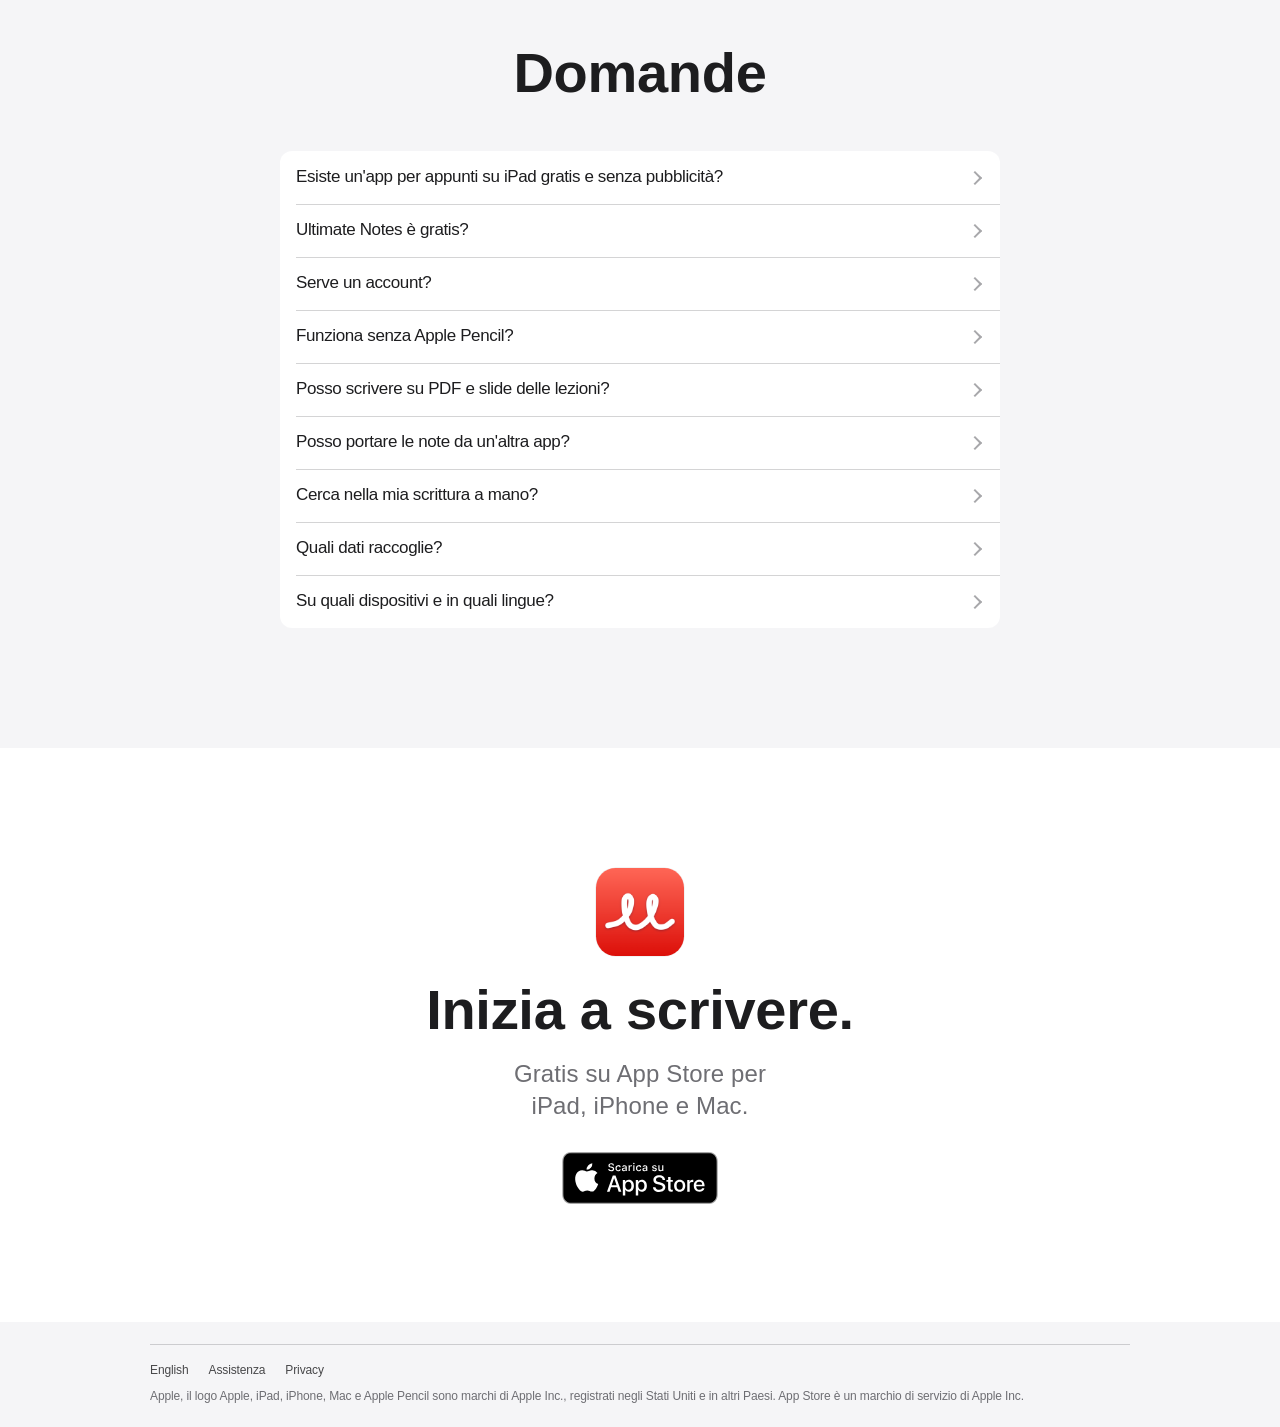
==== commit b447a2a6: "FAQ answers the question people ask; IndexNow key for Bing" ====
--- a/it/index.html
+++ b/it/index.html
@@ -22,7 +22,7 @@
 <meta property="og:url" content="https://zxmc1100.github.io/ultimate-notes/it/">
 <meta name="twitter:card" content="summary_large_image">
 <script type="application/ld+json">{"@context": "https://schema.org", "@type": "SoftwareApplication", "name": "Ultimate Notes", "description": "App gratuita per appunti scritti a mano su iPad, iPhone e Mac. Senza pubblicità, senza account, senza abbonamento. PDF su cui studiare, ricerca nella scrittura a mano, sync con il tuo iCloud Drive.", "applicationCategory": "ProductivityApplication", "operatingSystem": "iPadOS 18, iOS 18, macOS 15", "url": "https://zxmc1100.github.io/ultimate-notes/it/", "downloadUrl": "https://apps.apple.com/it/app/id6821194922", "installUrl": "https://apps.apple.com/it/app/id6821194922", "image": "https://zxmc1100.github.io/ultimate-notes/icon.png", "screenshot": "https://zxmc1100.github.io/ultimate-notes/img/hero-ipad.jpg", "inLanguage": ["en", "it", "de", "es", "fr"], "isAccessibleForFree": true, "offers": {"@type": "Offer", "price": "0", "priceCurrency": "EUR"}}</script>
-<script type="application/ld+json">{"@context": "https://schema.org", "@type": "FAQPage", "mainEntity": [{"@type": "Question", "name": "Ultimate Notes è gratis?", "acceptedAnswer": {"@type": "Answer", "text": "Sì. Tutte le funzioni sono incluse su iPad, iPhone e Mac: niente abbonamento, niente acquisti in-app, niente pubblicità."}}, {"@type": "Question", "name": "Serve un account?", "acceptedAnswer": {"@type": "Answer", "text": "No. Non c'è niente a cui iscriversi. Le note si sincronizzano con il tuo iCloud Drive."}}, {"@type": "Question", "name": "Funziona senza Apple Pencil?", "acceptedAnswer": {"@type": "Answer", "text": "Sì. Scrivi e disegna con il dito su iPad e iPhone, o con mouse e trackpad su Mac."}}, {"@type": "Question", "name": "Posso scrivere su PDF e slide delle lezioni?", "acceptedAnswer": {"@type": "Answer", "text": "Sì. Importa un PDF o un libro e scrivi sulle sue pagine, con spazio accanto a ogni slide per le note a lato. Condividi come PDF tiene capitoli e segnalibri."}}, {"@type": "Question", "name": "Posso portare le note da un'altra app?", "acceptedAnswer": {"@type": "Answer", "text": "Esportale come PDF dall'app che usi ora e importa il PDF in Ultimate Notes: puoi continuare a scrivere su ogni pagina."}}, {"@type": "Question", "name": "Cerca nella mia scrittura a mano?", "acceptedAnswer": {"@type": "Answer", "text": "Sì. La ricerca trova le parole scritte a mano, nel testo digitato e nei PDF. La scrittura è letta sul tuo dispositivo; niente esce da lì."}}, {"@type": "Question", "name": "Quali dati raccoglie?", "acceptedAnswer": {"@type": "Answer", "text": "Nessuno. Niente tracciamento, niente statistiche, niente inviato a noi. Le tue note restano sui tuoi dispositivi e nel tuo iCloud Drive."}}, {"@type": "Question", "name": "Su quali dispositivi e in quali lingue?", "acceptedAnswer": {"@type": "Answer", "text": "iPad e iPhone con iPadOS o iOS 18 o successivi, e Mac con macOS 15 o successivi. L'app è in italiano, inglese, tedesco, spagnolo e francese."}}]}</script>
+<script type="application/ld+json">{"@context": "https://schema.org", "@type": "FAQPage", "mainEntity": [{"@type": "Question", "name": "Esiste un'app per appunti su iPad gratis e senza pubblicità?", "acceptedAnswer": {"@type": "Answer", "text": "Sì: Ultimate Notes è gratis su iPad, iPhone e Mac, senza pubblicità, senza abbonamento, senza acquisti in-app e senza account. Scrittura a mano, PDF, ricerca e sync sono tutti inclusi."}}, {"@type": "Question", "name": "Ultimate Notes è gratis?", "acceptedAnswer": {"@type": "Answer", "text": "Sì. Tutte le funzioni sono incluse su iPad, iPhone e Mac: niente abbonamento, niente acquisti in-app, niente pubblicità."}}, {"@type": "Question", "name": "Serve un account?", "acceptedAnswer": {"@type": "Answer", "text": "No. Non c'è niente a cui iscriversi. Le note si sincronizzano con il tuo iCloud Drive."}}, {"@type": "Question", "name": "Funziona senza Apple Pencil?", "acceptedAnswer": {"@type": "Answer", "text": "Sì. Scrivi e disegna con il dito su iPad e iPhone, o con mouse e trackpad su Mac."}}, {"@type": "Question", "name": "Posso scrivere su PDF e slide delle lezioni?", "acceptedAnswer": {"@type": "Answer", "text": "Sì. Importa un PDF o un libro e scrivi sulle sue pagine, con spazio accanto a ogni slide per le note a lato. Condividi come PDF tiene capitoli e segnalibri."}}, {"@type": "Question", "name": "Posso portare le note da un'altra app?", "acceptedAnswer": {"@type": "Answer", "text": "Esportale come PDF dall'app che usi ora e importa il PDF in Ultimate Notes: puoi continuare a scrivere su ogni pagina."}}, {"@type": "Question", "name": "Cerca nella mia scrittura a mano?", "acceptedAnswer": {"@type": "Answer", "text": "Sì. La ricerca trova le parole scritte a mano, nel testo digitato e nei PDF. La scrittura è letta sul tuo dispositivo; niente esce da lì."}}, {"@type": "Question", "name": "Quali dati raccoglie?", "acceptedAnswer": {"@type": "Answer", "text": "Nessuno. Niente tracciamento, niente statistiche, niente inviato a noi. Le tue note restano sui tuoi dispositivi e nel tuo iCloud Drive."}}, {"@type": "Question", "name": "Su quali dispositivi e in quali lingue?", "acceptedAnswer": {"@type": "Answer", "text": "iPad e iPhone con iPadOS o iOS 18 o successivi, e Mac con macOS 15 o successivi. L'app è in italiano, inglese, tedesco, spagnolo e francese."}}]}</script>
 <link rel="stylesheet" href="../style.css">
 <link rel="icon" href="../icon.png">
 <link rel="apple-touch-icon" href="../icon.png">
@@ -109,7 +109,7 @@
 <section class="questions" id="questions">
   <div class="inner">
     <h2>Domande</h2>
-    <div class="faq"><details><summary>Ultimate Notes è gratis?</summary><p>Sì. Tutte le funzioni sono incluse su iPad, iPhone e Mac: niente abbonamento, niente acquisti in-app, niente pubblicità.</p></details><details><summary>Serve un account?</summary><p>No. Non c&#x27;è niente a cui iscriversi. Le note si sincronizzano con il tuo iCloud Drive.</p></details><details><summary>Funziona senza Apple Pencil?</summary><p>Sì. Scrivi e disegna con il dito su iPad e iPhone, o con mouse e trackpad su Mac.</p></details><details><summary>Posso scrivere su PDF e slide delle lezioni?</summary><p>Sì. Importa un PDF o un libro e scrivi sulle sue pagine, con spazio accanto a ogni slide per le note a lato. Condividi come PDF tiene capitoli e segnalibri.</p></details><details><summary>Posso portare le note da un&#x27;altra app?</summary><p>Esportale come PDF dall&#x27;app che usi ora e importa il PDF in Ultimate Notes: puoi continuare a scrivere su ogni pagina.</p></details><details><summary>Cerca nella mia scrittura a mano?</summary><p>Sì. La ricerca trova le parole scritte a mano, nel testo digitato e nei PDF. La scrittura è letta sul tuo dispositivo; niente esce da lì.</p></details><details><summary>Quali dati raccoglie?</summary><p>Nessuno. Niente tracciamento, niente statistiche, niente inviato a noi. Le tue note restano sui tuoi dispositivi e nel tuo iCloud Drive.</p></details><details><summary>Su quali dispositivi e in quali lingue?</summary><p>iPad e iPhone con iPadOS o iOS 18 o successivi, e Mac con macOS 15 o successivi. L&#x27;app è in italiano, inglese, tedesco, spagnolo e francese.</p></details></div>
+    <div class="faq"><details><summary>Esiste un&#x27;app per appunti su iPad gratis e senza pubblicità?</summary><p>Sì: Ultimate Notes è gratis su iPad, iPhone e Mac, senza pubblicità, senza abbonamento, senza acquisti in-app e senza account. Scrittura a mano, PDF, ricerca e sync sono tutti inclusi.</p></details><details><summary>Ultimate Notes è gratis?</summary><p>Sì. Tutte le funzioni sono incluse su iPad, iPhone e Mac: niente abbonamento, niente acquisti in-app, niente pubblicità.</p></details><details><summary>Serve un account?</summary><p>No. Non c&#x27;è niente a cui iscriversi. Le note si sincronizzano con il tuo iCloud Drive.</p></details><details><summary>Funziona senza Apple Pencil?</summary><p>Sì. Scrivi e disegna con il dito su iPad e iPhone, o con mouse e trackpad su Mac.</p></details><details><summary>Posso scrivere su PDF e slide delle lezioni?</summary><p>Sì. Importa un PDF o un libro e scrivi sulle sue pagine, con spazio accanto a ogni slide per le note a lato. Condividi come PDF tiene capitoli e segnalibri.</p></details><details><summary>Posso portare le note da un&#x27;altra app?</summary><p>Esportale come PDF dall&#x27;app che usi ora e importa il PDF in Ultimate Notes: puoi continuare a scrivere su ogni pagina.</p></details><details><summary>Cerca nella mia scrittura a mano?</summary><p>Sì. La ricerca trova le parole scritte a mano, nel testo digitato e nei PDF. La scrittura è letta sul tuo dispositivo; niente esce da lì.</p></details><details><summary>Quali dati raccoglie?</summary><p>Nessuno. Niente tracciamento, niente statistiche, niente inviato a noi. Le tue note restano sui tuoi dispositivi e nel tuo iCloud Drive.</p></details><details><summary>Su quali dispositivi e in quali lingue?</summary><p>iPad e iPhone con iPadOS o iOS 18 o successivi, e Mac con macOS 15 o successivi. L&#x27;app è in italiano, inglese, tedesco, spagnolo e francese.</p></details></div>
   </div>
 </section>
 
